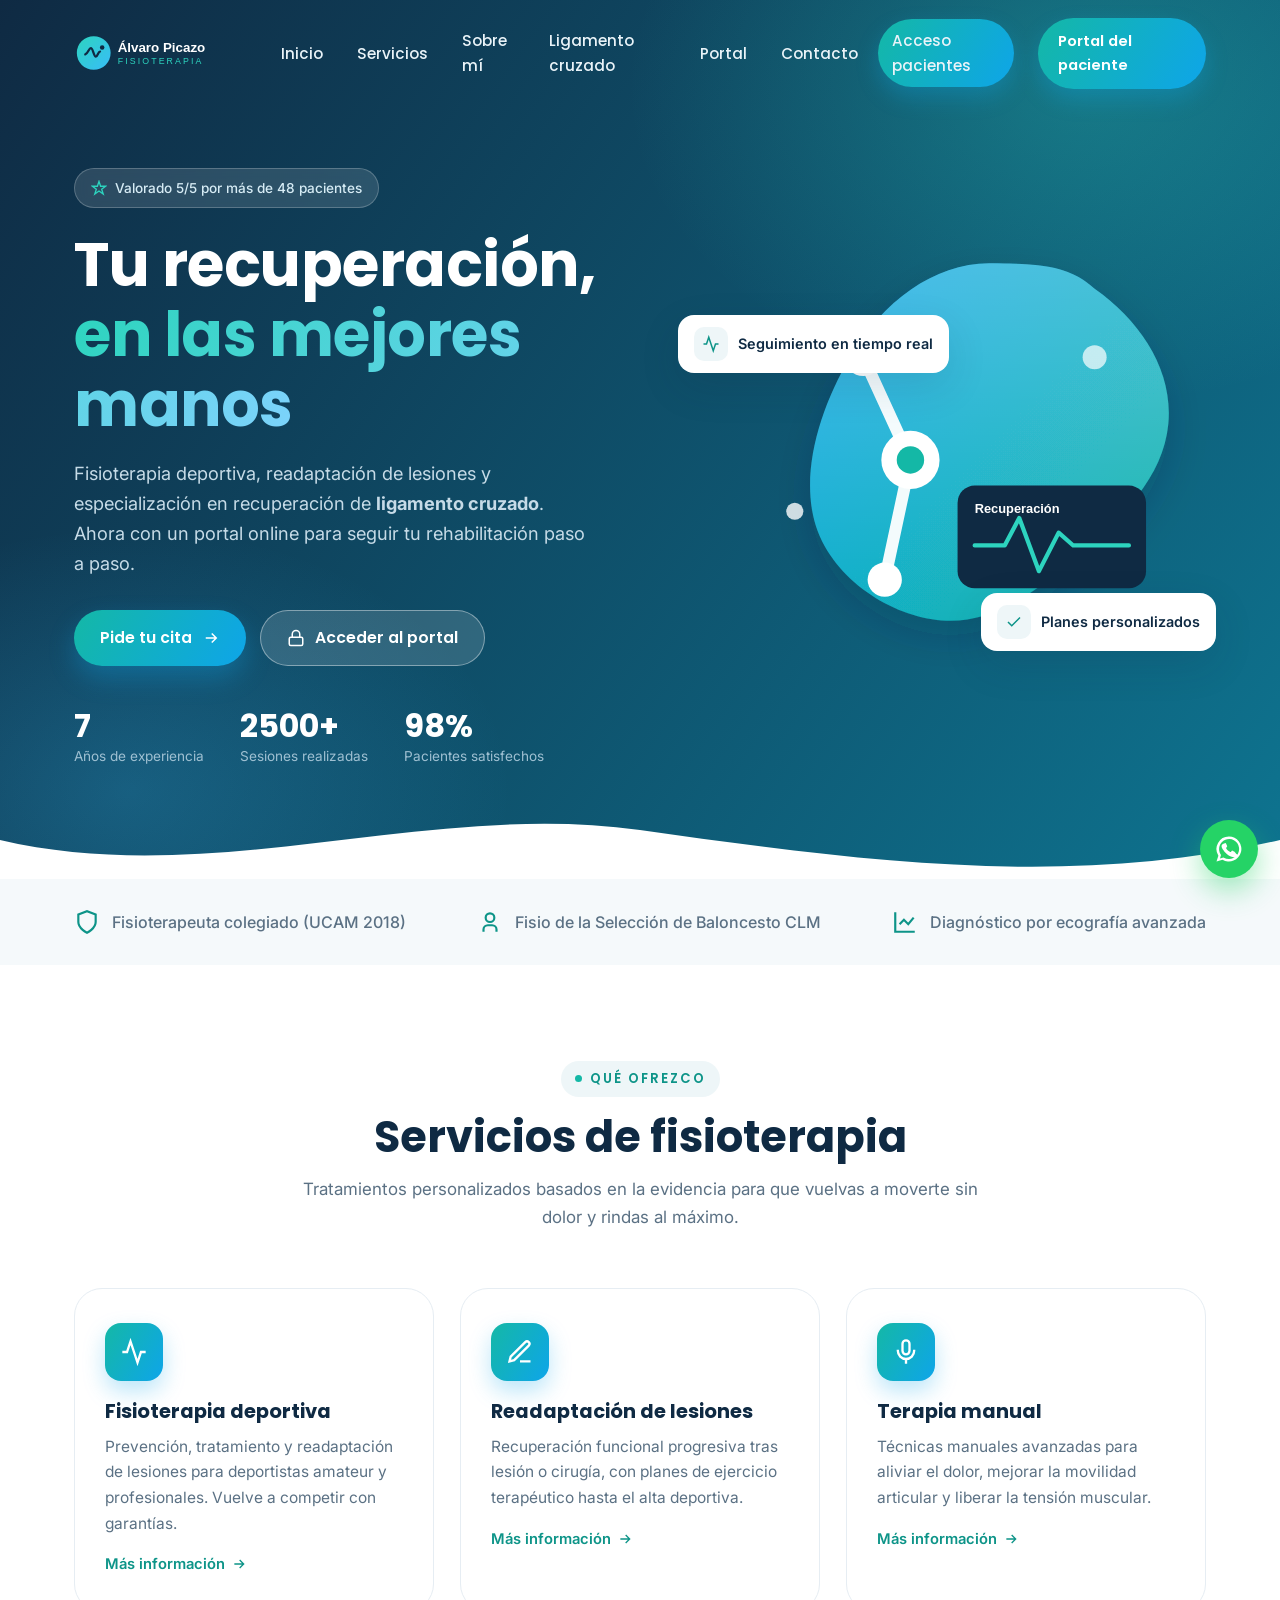
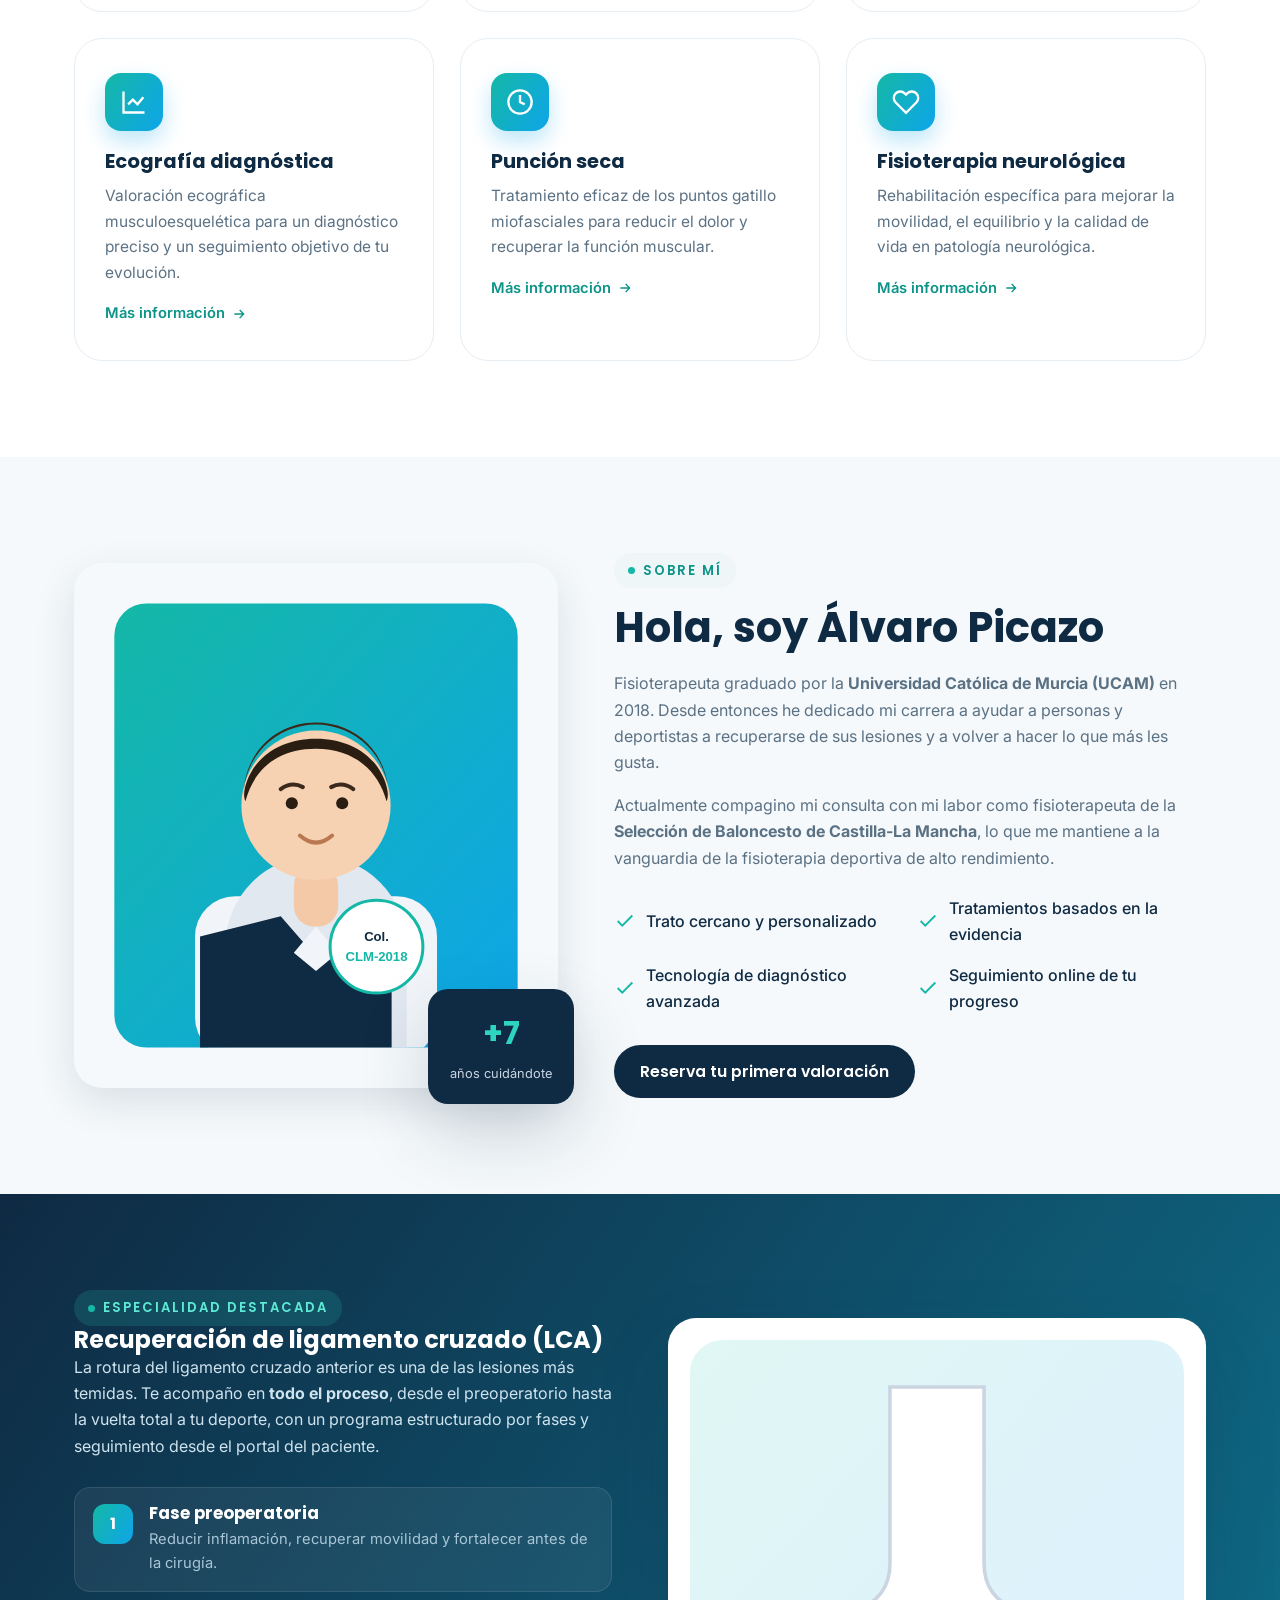
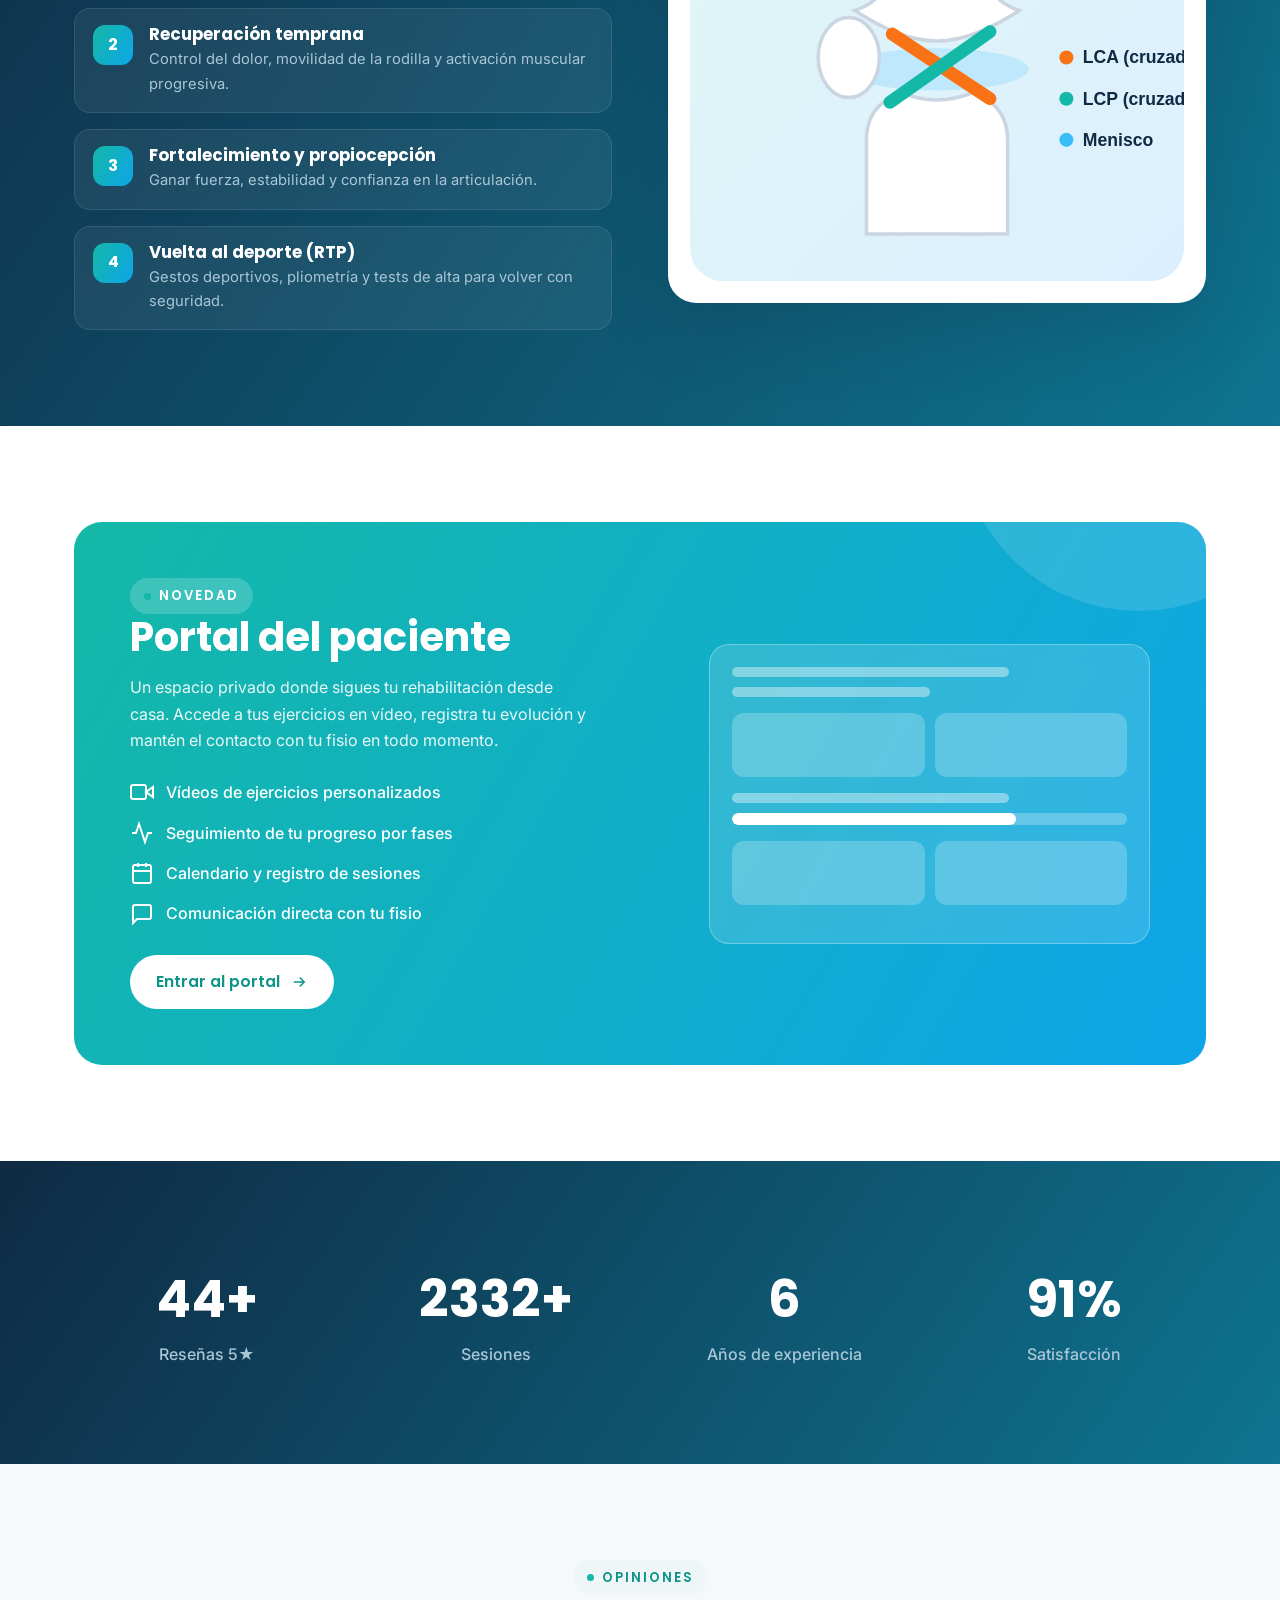
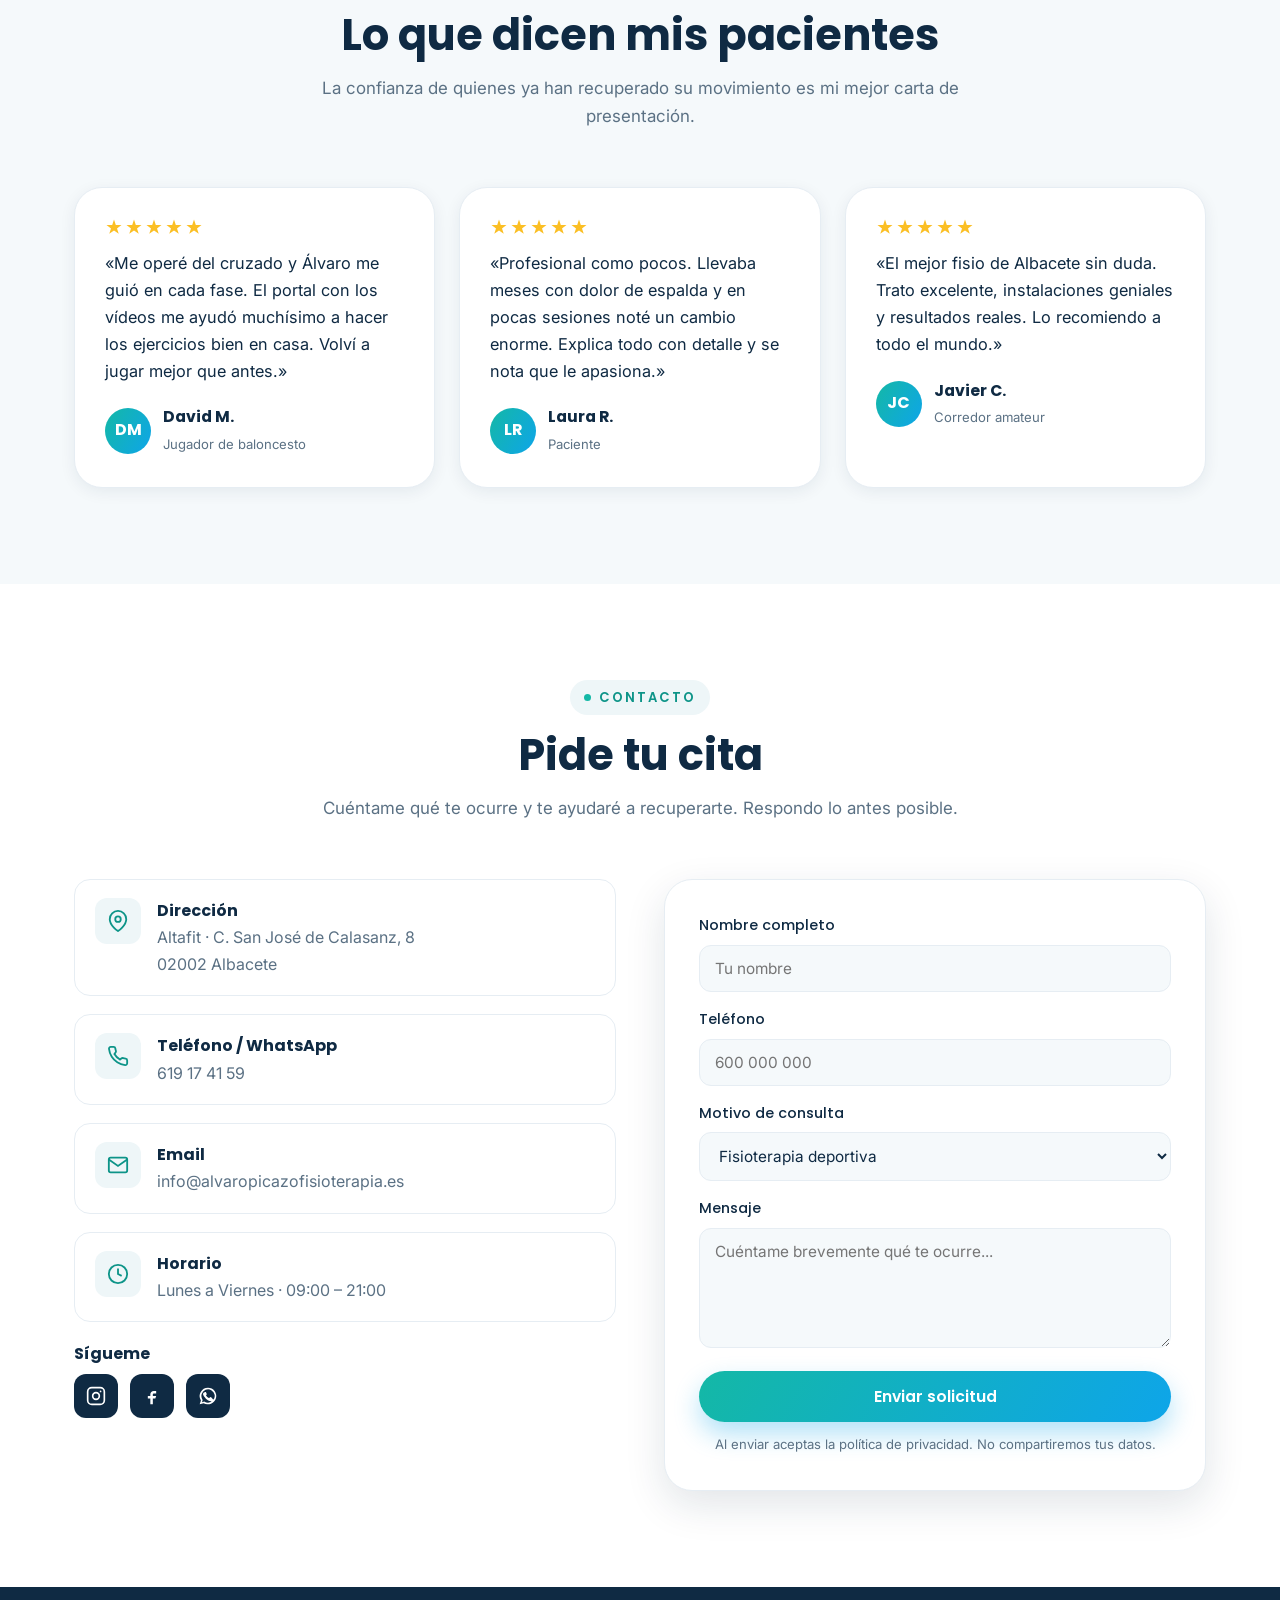
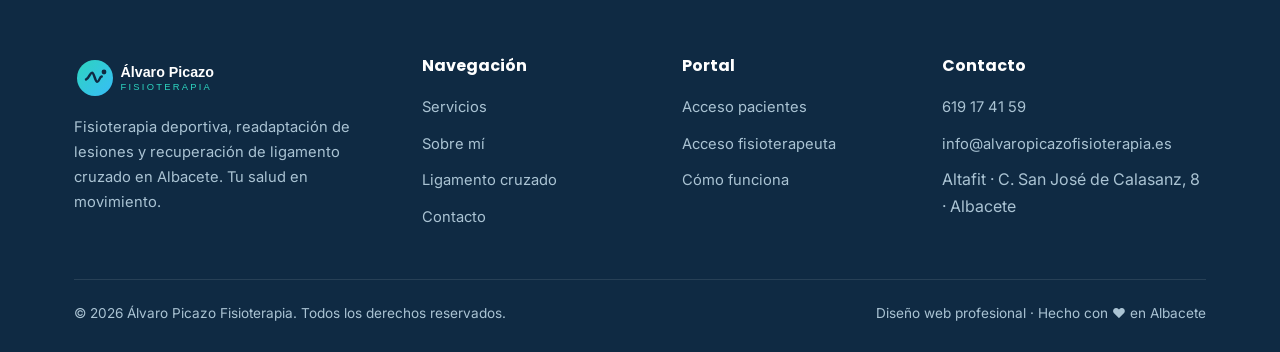
==== index.html @ 6f391c66 "Web profesional + Portal del paciente para Álvaro Picazo Fisioterapia - Landing moderna y responsive" ====
<!DOCTYPE html>
<html lang="es">
<head>
  <meta charset="UTF-8" />
  <meta name="viewport" content="width=device-width, initial-scale=1.0" />
  <title>Álvaro Picazo Fisioterapia | Fisioterapia deportiva y readaptación en Albacete</title>
  <meta name="description" content="Clínica de Álvaro Picazo en Albacete: fisioterapia deportiva, readaptación de lesiones, traumatología y ecografía. Especialistas en recuperación de ligamento cruzado. Portal del paciente online." />
  <meta name="keywords" content="fisioterapia Albacete, ligamento cruzado, readaptación deportiva, fisioterapeuta Albacete, Álvaro Picazo, recuperación LCA, fisioterapia deportiva, ecografía, rehabilitación rodilla" />
  <meta name="author" content="Álvaro Picazo Fisioterapia" />
  <meta name="robots" content="index, follow" />
  <link rel="canonical" href="https://alvaropicazofisioterapia.es/" />

  <!-- Open Graph -->
  <meta property="og:type" content="website" />
  <meta property="og:locale" content="es_ES" />
  <meta property="og:title" content="Álvaro Picazo Fisioterapia | Deportiva y readaptación en Albacete" />
  <meta property="og:description" content="Fisioterapia deportiva, readaptación de lesiones y recuperación de ligamento cruzado. Portal del paciente online." />
  <meta property="og:url" content="https://alvaropicazofisioterapia.es/" />
  <meta property="og:image" content="https://alvaropicazofisioterapia.es/img/og-image.svg" />
  <meta name="twitter:card" content="summary_large_image" />

  <link rel="icon" type="image/svg+xml" href="img/favicon.svg" />
  <link rel="apple-touch-icon" href="img/favicon.svg" />
  <meta name="theme-color" content="#0f2a43" />

  <!-- Fonts -->
  <link rel="preconnect" href="https://fonts.googleapis.com" />
  <link rel="preconnect" href="https://fonts.gstatic.com" crossorigin />
  <link href="https://fonts.googleapis.com/css2?family=Inter:wght@400;500;600&family=Poppins:wght@500;600;700;800&display=swap" rel="stylesheet" />

  <link rel="stylesheet" href="css/style.css" />

  <!-- Datos estructurados SEO (schema.org) -->
  <script type="application/ld+json">
  {
    "@context": "https://schema.org",
    "@type": "Physician",
    "name": "Álvaro Picazo Fisioterapia",
    "image": "https://alvaropicazofisioterapia.es/img/og-image.svg",
    "url": "https://alvaropicazofisioterapia.es/",
    "telephone": "+34619174159",
    "medicalSpecialty": "Physiotherapy",
    "priceRange": "€€",
    "address": {
      "@type": "PostalAddress",
      "streetAddress": "C. San José de Calasanz, 8 (Altafit)",
      "addressLocality": "Albacete",
      "postalCode": "02002",
      "addressCountry": "ES"
    },
    "aggregateRating": {
      "@type": "AggregateRating",
      "ratingValue": "5",
      "reviewCount": "48"
    },
    "openingHoursSpecification": [
      { "@type": "OpeningHoursSpecification", "dayOfWeek": ["Monday","Tuesday","Wednesday","Thursday","Friday"], "opens": "09:00", "closes": "21:00" }
    ]
  }
  </script>
</head>
<body>
  <div class="scroll-progress" id="scrollProgress"></div>

  <!-- ============ HEADER ============ -->
  <header class="header" id="header">
    <div class="container nav">
      <a href="#inicio" class="brand" aria-label="Inicio">
        <img class="logo-on-dark" src="img/logo-light.svg" alt="Álvaro Picazo Fisioterapia" />
        <img class="logo-on-light" src="img/logo.svg" alt="Álvaro Picazo Fisioterapia" />
      </a>
      <nav class="menu" id="menu">
        <a href="#inicio">Inicio</a>
        <a href="#servicios">Servicios</a>
        <a href="#sobre-mi">Sobre mí</a>
        <a href="#ligamento">Ligamento cruzado</a>
        <a href="#portal">Portal</a>
        <a href="#contacto">Contacto</a>
        <a href="portal.html" class="nav-cta nav-cta-mobile">Acceso pacientes</a>
      </nav>
      <div class="nav-actions">
        <a href="portal.html" class="nav-cta">Portal del paciente</a>
        <button class="burger" id="burger" aria-label="Menú" aria-expanded="false">
          <span></span><span></span><span></span>
        </button>
      </div>
    </div>
  </header>

  <!-- ============ HERO ============ -->
  <section class="hero" id="inicio">
    <div class="container hero-grid">
      <div class="hero-text reveal in">
        <span class="hero-badge">
          <svg viewBox="0 0 24 24" fill="none" stroke="#2dd4bf" stroke-width="2" width="16" height="16"><path d="M12 2l2.4 7.4H22l-6 4.5 2.3 7.1L12 16.5 5.7 21l2.3-7.1-6-4.5h7.6z"/></svg>
          Valorado 5/5 por más de 48 pacientes
        </span>
        <h1>Tu recuperación, <span class="grad-text">en las mejores manos</span></h1>
        <p class="lead">Fisioterapia deportiva, readaptación de lesiones y especialización en recuperación de <strong>ligamento cruzado</strong>. Ahora con un portal online para seguir tu rehabilitación paso a paso.</p>
        <div class="hero-actions">
          <a href="#contacto" class="btn btn--primary">
            Pide tu cita
            <svg viewBox="0 0 24 24" fill="none" stroke="currentColor" stroke-width="2"><path d="M5 12h14M13 6l6 6-6 6"/></svg>
          </a>
          <a href="portal.html" class="btn btn--ghost">
            <svg viewBox="0 0 24 24" fill="none" stroke="currentColor" stroke-width="2"><rect x="3" y="11" width="18" height="11" rx="2"/><path d="M7 11V7a5 5 0 0110 0v4"/></svg>
            Acceder al portal
          </a>
        </div>
        <div class="hero-stats">
          <div class="stat"><strong data-count="7">0</strong><span>Años de experiencia</span></div>
          <div class="stat"><strong data-count="2500" data-suffix="+">0</strong><span>Sesiones realizadas</span></div>
          <div class="stat"><strong data-count="98" data-suffix="%">0</strong><span>Pacientes satisfechos</span></div>
        </div>
      </div>
      <div class="hero-visual reveal in">
        <img src="img/hero.svg" alt="Fisioterapia y readaptación deportiva" />
        <div class="hero-chip hero-chip--1">
          <i><svg viewBox="0 0 24 24" fill="none" stroke="currentColor" stroke-width="2"><path d="M22 12h-4l-3 9L9 3l-3 9H2"/></svg></i>
          Seguimiento en tiempo real
        </div>
        <div class="hero-chip hero-chip--2">
          <i><svg viewBox="0 0 24 24" fill="none" stroke="currentColor" stroke-width="2"><path d="M20 6L9 17l-5-5"/></svg></i>
          Planes personalizados
        </div>
      </div>
    </div>
    <div class="hero-wave" aria-hidden="true">
      <svg viewBox="0 0 1440 80" preserveAspectRatio="none"><path fill="#ffffff" d="M0,40 C240,90 480,0 720,30 C960,60 1200,90 1440,40 L1440,80 L0,80 Z"/></svg>
    </div>
  </section>

  <!-- ============ TRUST STRIP ============ -->
  <div class="trust">
    <div class="container trust-inner">
      <div class="trust-item reveal" data-delay="1">
        <svg viewBox="0 0 24 24" fill="none" stroke="currentColor" stroke-width="2"><path d="M12 22s8-4 8-10V5l-8-3-8 3v7c0 6 8 10 8 10z"/></svg>
        Fisioterapeuta colegiado (UCAM 2018)
      </div>
      <div class="trust-item reveal" data-delay="2">
        <svg viewBox="0 0 24 24" fill="none" stroke="currentColor" stroke-width="2"><circle cx="12" cy="8" r="4"/><path d="M6 21v-2a4 4 0 014-4h4a4 4 0 014 4v2"/></svg>
        Fisio de la Selección de Baloncesto CLM
      </div>
      <div class="trust-item reveal" data-delay="3">
        <svg viewBox="0 0 24 24" fill="none" stroke="currentColor" stroke-width="2"><path d="M3 3v18h18"/><path d="M7 14l4-4 4 4 5-6"/></svg>
        Diagnóstico por ecografía avanzada
      </div>
    </div>
  </div>

  <!-- ============ SERVICIOS ============ -->
  <section class="section" id="servicios">
    <div class="container">
      <div class="section-head reveal">
        <span class="eyebrow">Qué ofrezco</span>
        <h2>Servicios de fisioterapia</h2>
        <p>Tratamientos personalizados basados en la evidencia para que vuelvas a moverte sin dolor y rindas al máximo.</p>
      </div>
      <div class="cards">
        <article class="card reveal" data-delay="1">
          <div class="card-icon"><svg viewBox="0 0 24 24" fill="none" stroke="currentColor" stroke-width="2"><path d="M22 12h-4l-3 9L9 3l-3 9H2"/></svg></div>
          <h3>Fisioterapia deportiva</h3>
          <p>Prevención, tratamiento y readaptación de lesiones para deportistas amateur y profesionales. Vuelve a competir con garantías.</p>
          <a class="card-link" href="#contacto">Más información <svg viewBox="0 0 24 24" fill="none" stroke="currentColor" stroke-width="2"><path d="M5 12h14M13 6l6 6-6 6"/></svg></a>
        </article>
        <article class="card reveal" data-delay="2">
          <div class="card-icon"><svg viewBox="0 0 24 24" fill="none" stroke="currentColor" stroke-width="2"><path d="M12 20h9"/><path d="M16.5 3.5a2.1 2.1 0 013 3L7 19l-4 1 1-4z"/></svg></div>
          <h3>Readaptación de lesiones</h3>
          <p>Recuperación funcional progresiva tras lesión o cirugía, con planes de ejercicio terapéutico hasta el alta deportiva.</p>
          <a class="card-link" href="#ligamento">Más información <svg viewBox="0 0 24 24" fill="none" stroke="currentColor" stroke-width="2"><path d="M5 12h14M13 6l6 6-6 6"/></svg></a>
        </article>
        <article class="card reveal" data-delay="3">
          <div class="card-icon"><svg viewBox="0 0 24 24" fill="none" stroke="currentColor" stroke-width="2"><path d="M12 2a3 3 0 00-3 3v6a3 3 0 006 0V5a3 3 0 00-3-3z"/><path d="M19 10v1a7 7 0 01-14 0v-1M12 18v4"/></svg></div>
          <h3>Terapia manual</h3>
          <p>Técnicas manuales avanzadas para aliviar el dolor, mejorar la movilidad articular y liberar la tensión muscular.</p>
          <a class="card-link" href="#contacto">Más información <svg viewBox="0 0 24 24" fill="none" stroke="currentColor" stroke-width="2"><path d="M5 12h14M13 6l6 6-6 6"/></svg></a>
        </article>
        <article class="card reveal" data-delay="1">
          <div class="card-icon"><svg viewBox="0 0 24 24" fill="none" stroke="currentColor" stroke-width="2"><path d="M3 3v18h18"/><path d="M7 14l4-4 4 4 5-6"/></svg></div>
          <h3>Ecografía diagnóstica</h3>
          <p>Valoración ecográfica musculoesquelética para un diagnóstico preciso y un seguimiento objetivo de tu evolución.</p>
          <a class="card-link" href="#contacto">Más información <svg viewBox="0 0 24 24" fill="none" stroke="currentColor" stroke-width="2"><path d="M5 12h14M13 6l6 6-6 6"/></svg></a>
        </article>
        <article class="card reveal" data-delay="2">
          <div class="card-icon"><svg viewBox="0 0 24 24" fill="none" stroke="currentColor" stroke-width="2"><circle cx="12" cy="12" r="10"/><path d="M12 6v6l4 2"/></svg></div>
          <h3>Punción seca</h3>
          <p>Tratamiento eficaz de los puntos gatillo miofasciales para reducir el dolor y recuperar la función muscular.</p>
          <a class="card-link" href="#contacto">Más información <svg viewBox="0 0 24 24" fill="none" stroke="currentColor" stroke-width="2"><path d="M5 12h14M13 6l6 6-6 6"/></svg></a>
        </article>
        <article class="card reveal" data-delay="3">
          <div class="card-icon"><svg viewBox="0 0 24 24" fill="none" stroke="currentColor" stroke-width="2"><path d="M20.84 4.61a5.5 5.5 0 00-7.78 0L12 5.67l-1.06-1.06a5.5 5.5 0 00-7.78 7.78L12 21.23l8.84-8.84a5.5 5.5 0 000-7.78z"/></svg></div>
          <h3>Fisioterapia neurológica</h3>
          <p>Rehabilitación específica para mejorar la movilidad, el equilibrio y la calidad de vida en patología neurológica.</p>
          <a class="card-link" href="#contacto">Más información <svg viewBox="0 0 24 24" fill="none" stroke="currentColor" stroke-width="2"><path d="M5 12h14M13 6l6 6-6 6"/></svg></a>
        </article>
      </div>
    </div>
  </section>

  <!-- ============ SOBRE MÍ ============ -->
  <section class="section section--soft" id="sobre-mi">
    <div class="container about-grid">
      <div class="about-visual reveal">
        <img src="img/portrait.svg" alt="Álvaro Picazo, fisioterapeuta colegiado" />
        <div class="about-exp"><strong>+7</strong><span>años cuidándote</span></div>
      </div>
      <div class="about-content reveal" data-delay="1">
        <span class="eyebrow">Sobre mí</span>
        <h2>Hola, soy Álvaro Picazo</h2>
        <p>Fisioterapeuta graduado por la <strong>Universidad Católica de Murcia (UCAM)</strong> en 2018. Desde entonces he dedicado mi carrera a ayudar a personas y deportistas a recuperarse de sus lesiones y a volver a hacer lo que más les gusta.</p>
        <p>Actualmente compagino mi consulta con mi labor como fisioterapeuta de la <strong>Selección de Baloncesto de Castilla-La Mancha</strong>, lo que me mantiene a la vanguardia de la fisioterapia deportiva de alto rendimiento.</p>
        <ul class="about-list">
          <li><svg viewBox="0 0 24 24" fill="none" stroke="currentColor" stroke-width="2"><path d="M20 6L9 17l-5-5"/></svg> Trato cercano y personalizado</li>
          <li><svg viewBox="0 0 24 24" fill="none" stroke="currentColor" stroke-width="2"><path d="M20 6L9 17l-5-5"/></svg> Tratamientos basados en la evidencia</li>
          <li><svg viewBox="0 0 24 24" fill="none" stroke="currentColor" stroke-width="2"><path d="M20 6L9 17l-5-5"/></svg> Tecnología de diagnóstico avanzada</li>
          <li><svg viewBox="0 0 24 24" fill="none" stroke="currentColor" stroke-width="2"><path d="M20 6L9 17l-5-5"/></svg> Seguimiento online de tu progreso</li>
        </ul>
        <a href="#contacto" class="btn btn--dark">Reserva tu primera valoración</a>
      </div>
    </div>
  </section>

  <!-- ============ LIGAMENTO CRUZADO ============ -->
  <section class="section section--dark" id="ligamento">
    <div class="container acl-grid">
      <div class="acl-content reveal">
        <span class="eyebrow">Especialidad destacada</span>
        <h2>Recuperación de ligamento cruzado (LCA)</h2>
        <p>La rotura del ligamento cruzado anterior es una de las lesiones más temidas. Te acompaño en <strong>todo el proceso</strong>, desde el preoperatorio hasta la vuelta total a tu deporte, con un programa estructurado por fases y seguimiento desde el portal del paciente.</p>
        <div class="acl-steps">
          <div class="acl-step reveal" data-delay="1">
            <div class="num">1</div>
            <div><h4>Fase preoperatoria</h4><p>Reducir inflamación, recuperar movilidad y fortalecer antes de la cirugía.</p></div>
          </div>
          <div class="acl-step reveal" data-delay="2">
            <div class="num">2</div>
            <div><h4>Recuperación temprana</h4><p>Control del dolor, movilidad de la rodilla y activación muscular progresiva.</p></div>
          </div>
          <div class="acl-step reveal" data-delay="3">
            <div class="num">3</div>
            <div><h4>Fortalecimiento y propiocepción</h4><p>Ganar fuerza, estabilidad y confianza en la articulación.</p></div>
          </div>
          <div class="acl-step reveal" data-delay="4">
            <div class="num">4</div>
            <div><h4>Vuelta al deporte (RTP)</h4><p>Gestos deportivos, pliometría y tests de alta para volver con seguridad.</p></div>
          </div>
        </div>
      </div>
      <div class="acl-visual reveal" data-delay="1">
        <img src="img/knee.svg" alt="Anatomía de la rodilla y ligamento cruzado anterior" />
      </div>
    </div>
  </section>

  <!-- ============ PORTAL PROMO ============ -->
  <section class="section" id="portal">
    <div class="container">
      <div class="portal-promo reveal">
        <div>
          <span class="eyebrow" style="background:rgba(255,255,255,.18);color:#fff;">Novedad</span>
          <h2>Portal del paciente</h2>
          <p>Un espacio privado donde sigues tu rehabilitación desde casa. Accede a tus ejercicios en vídeo, registra tu evolución y mantén el contacto con tu fisio en todo momento.</p>
          <ul class="portal-features">
            <li><svg viewBox="0 0 24 24" fill="none" stroke="#fff" stroke-width="2"><path d="M23 7l-7 5 7 5V7z"/><rect x="1" y="5" width="15" height="14" rx="2"/></svg> Vídeos de ejercicios personalizados</li>
            <li><svg viewBox="0 0 24 24" fill="none" stroke="#fff" stroke-width="2"><path d="M22 12h-4l-3 9L9 3l-3 9H2"/></svg> Seguimiento de tu progreso por fases</li>
            <li><svg viewBox="0 0 24 24" fill="none" stroke="#fff" stroke-width="2"><rect x="3" y="4" width="18" height="18" rx="2"/><path d="M16 2v4M8 2v4M3 10h18"/></svg> Calendario y registro de sesiones</li>
            <li><svg viewBox="0 0 24 24" fill="none" stroke="#fff" stroke-width="2"><path d="M21 15a2 2 0 01-2 2H7l-4 4V5a2 2 0 012-2h14a2 2 0 012 2z"/></svg> Comunicación directa con tu fisio</li>
          </ul>
          <a href="portal.html" class="btn" style="background:#fff;color:var(--teal-600);margin-top:28px;">
            Entrar al portal
            <svg viewBox="0 0 24 24" fill="none" stroke="currentColor" stroke-width="2"><path d="M5 12h14M13 6l6 6-6 6"/></svg>
          </a>
        </div>
        <div class="portal-mock reveal" data-delay="2" aria-hidden="true">
          <div class="pm-bar w70"></div>
          <div class="pm-bar w50"></div>
          <div class="pm-row"><div class="pm-card"></div><div class="pm-card"></div></div>
          <div class="pm-bar w70"></div>
          <div class="pm-prog"><span></span></div>
          <div class="pm-row"><div class="pm-card"></div><div class="pm-card"></div></div>
        </div>
      </div>
    </div>
  </section>

  <!-- ============ STATS BAND ============ -->
  <section class="section section--dark">
    <div class="container">
      <div class="statband">
        <div class="s reveal" data-delay="1"><strong data-count="48" data-suffix="+">0</strong><span>Reseñas 5★</span></div>
        <div class="s reveal" data-delay="2"><strong data-count="2500" data-suffix="+">0</strong><span>Sesiones</span></div>
        <div class="s reveal" data-delay="3"><strong data-count="7">0</strong><span>Años de experiencia</span></div>
        <div class="s reveal" data-delay="4"><strong data-count="98" data-suffix="%">0</strong><span>Satisfacción</span></div>
      </div>
    </div>
  </section>

  <!-- ============ TESTIMONIOS ============ -->
  <section class="section section--soft">
    <div class="container">
      <div class="section-head reveal">
        <span class="eyebrow">Opiniones</span>
        <h2>Lo que dicen mis pacientes</h2>
        <p>La confianza de quienes ya han recuperado su movimiento es mi mejor carta de presentación.</p>
      </div>
      <div class="quotes">
        <article class="quote reveal" data-delay="1">
          <div class="stars" aria-label="5 estrellas">
            <svg viewBox="0 0 24 24" fill="currentColor"><path d="M12 2l2.4 7.4H22l-6 4.5 2.3 7.1L12 16.5 5.7 21l2.3-7.1-6-4.5h7.6z"/></svg>
            <svg viewBox="0 0 24 24" fill="currentColor"><path d="M12 2l2.4 7.4H22l-6 4.5 2.3 7.1L12 16.5 5.7 21l2.3-7.1-6-4.5h7.6z"/></svg>
            <svg viewBox="0 0 24 24" fill="currentColor"><path d="M12 2l2.4 7.4H22l-6 4.5 2.3 7.1L12 16.5 5.7 21l2.3-7.1-6-4.5h7.6z"/></svg>
            <svg viewBox="0 0 24 24" fill="currentColor"><path d="M12 2l2.4 7.4H22l-6 4.5 2.3 7.1L12 16.5 5.7 21l2.3-7.1-6-4.5h7.6z"/></svg>
            <svg viewBox="0 0 24 24" fill="currentColor"><path d="M12 2l2.4 7.4H22l-6 4.5 2.3 7.1L12 16.5 5.7 21l2.3-7.1-6-4.5h7.6z"/></svg>
          </div>
          <p>«Me operé del cruzado y Álvaro me guió en cada fase. El portal con los vídeos me ayudó muchísimo a hacer los ejercicios bien en casa. Volví a jugar mejor que antes.»</p>
          <div class="who"><div class="avatar">DM</div><div><strong>David M.</strong><span>Jugador de baloncesto</span></div></div>
        </article>
        <article class="quote reveal" data-delay="2">
          <div class="stars" aria-label="5 estrellas">
            <svg viewBox="0 0 24 24" fill="currentColor"><path d="M12 2l2.4 7.4H22l-6 4.5 2.3 7.1L12 16.5 5.7 21l2.3-7.1-6-4.5h7.6z"/></svg>
            <svg viewBox="0 0 24 24" fill="currentColor"><path d="M12 2l2.4 7.4H22l-6 4.5 2.3 7.1L12 16.5 5.7 21l2.3-7.1-6-4.5h7.6z"/></svg>
            <svg viewBox="0 0 24 24" fill="currentColor"><path d="M12 2l2.4 7.4H22l-6 4.5 2.3 7.1L12 16.5 5.7 21l2.3-7.1-6-4.5h7.6z"/></svg>
            <svg viewBox="0 0 24 24" fill="currentColor"><path d="M12 2l2.4 7.4H22l-6 4.5 2.3 7.1L12 16.5 5.7 21l2.3-7.1-6-4.5h7.6z"/></svg>
            <svg viewBox="0 0 24 24" fill="currentColor"><path d="M12 2l2.4 7.4H22l-6 4.5 2.3 7.1L12 16.5 5.7 21l2.3-7.1-6-4.5h7.6z"/></svg>
          </div>
          <p>«Profesional como pocos. Llevaba meses con dolor de espalda y en pocas sesiones noté un cambio enorme. Explica todo con detalle y se nota que le apasiona.»</p>
          <div class="who"><div class="avatar">LR</div><div><strong>Laura R.</strong><span>Paciente</span></div></div>
        </article>
        <article class="quote reveal" data-delay="3">
          <div class="stars" aria-label="5 estrellas">
            <svg viewBox="0 0 24 24" fill="currentColor"><path d="M12 2l2.4 7.4H22l-6 4.5 2.3 7.1L12 16.5 5.7 21l2.3-7.1-6-4.5h7.6z"/></svg>
            <svg viewBox="0 0 24 24" fill="currentColor"><path d="M12 2l2.4 7.4H22l-6 4.5 2.3 7.1L12 16.5 5.7 21l2.3-7.1-6-4.5h7.6z"/></svg>
            <svg viewBox="0 0 24 24" fill="currentColor"><path d="M12 2l2.4 7.4H22l-6 4.5 2.3 7.1L12 16.5 5.7 21l2.3-7.1-6-4.5h7.6z"/></svg>
            <svg viewBox="0 0 24 24" fill="currentColor"><path d="M12 2l2.4 7.4H22l-6 4.5 2.3 7.1L12 16.5 5.7 21l2.3-7.1-6-4.5h7.6z"/></svg>
            <svg viewBox="0 0 24 24" fill="currentColor"><path d="M12 2l2.4 7.4H22l-6 4.5 2.3 7.1L12 16.5 5.7 21l2.3-7.1-6-4.5h7.6z"/></svg>
          </div>
          <p>«El mejor fisio de Albacete sin duda. Trato excelente, instalaciones geniales y resultados reales. Lo recomiendo a todo el mundo.»</p>
          <div class="who"><div class="avatar">JC</div><div><strong>Javier C.</strong><span>Corredor amateur</span></div></div>
        </article>
      </div>
    </div>
  </section>

  <!-- ============ CONTACTO ============ -->
  <section class="section" id="contacto">
    <div class="container">
      <div class="section-head reveal">
        <span class="eyebrow">Contacto</span>
        <h2>Pide tu cita</h2>
        <p>Cuéntame qué te ocurre y te ayudaré a recuperarte. Respondo lo antes posible.</p>
      </div>
      <div class="contact-grid">
        <div class="contact-info reveal">
          <div class="ci-item">
            <div class="ci-ic"><svg viewBox="0 0 24 24" fill="none" stroke="currentColor" stroke-width="2"><path d="M21 10c0 7-9 13-9 13s-9-6-9-13a9 9 0 0118 0z"/><circle cx="12" cy="10" r="3"/></svg></div>
            <div><strong>Dirección</strong><span>Altafit · C. San José de Calasanz, 8<br/>02002 Albacete</span></div>
          </div>
          <div class="ci-item">
            <div class="ci-ic"><svg viewBox="0 0 24 24" fill="none" stroke="currentColor" stroke-width="2"><path d="M22 16.9v3a2 2 0 01-2.2 2 19.8 19.8 0 01-8.6-3 19.5 19.5 0 01-6-6 19.8 19.8 0 01-3-8.6A2 2 0 014.1 2h3a2 2 0 012 1.7c.1.9.3 1.8.6 2.6a2 2 0 01-.5 2.1L8.1 9.9a16 16 0 006 6l1.5-1.1a2 2 0 012.1-.5c.8.3 1.7.5 2.6.6a2 2 0 011.7 2z"/></svg></div>
            <div><strong>Teléfono / WhatsApp</strong><a href="tel:+34619174159">619 17 41 59</a></div>
          </div>
          <div class="ci-item">
            <div class="ci-ic"><svg viewBox="0 0 24 24" fill="none" stroke="currentColor" stroke-width="2"><rect x="2" y="4" width="20" height="16" rx="2"/><path d="M22 6l-10 7L2 6"/></svg></div>
            <div><strong>Email</strong><a href="mailto:info@alvaropicazofisioterapia.es">info@alvaropicazofisioterapia.es</a></div>
          </div>
          <div class="ci-item">
            <div class="ci-ic"><svg viewBox="0 0 24 24" fill="none" stroke="currentColor" stroke-width="2"><circle cx="12" cy="12" r="10"/><path d="M12 6v6l4 2"/></svg></div>
            <div><strong>Horario</strong><span>Lunes a Viernes · 09:00 – 21:00</span></div>
          </div>
          <div>
            <strong style="font-family:'Poppins',sans-serif;">Sígueme</strong>
            <div class="socials">
              <a href="https://www.instagram.com/alvaropicazofisioterapia/" target="_blank" rel="noopener" aria-label="Instagram"><svg viewBox="0 0 24 24" fill="none" stroke="currentColor" stroke-width="2"><rect x="2" y="2" width="20" height="20" rx="5"/><circle cx="12" cy="12" r="4"/><circle cx="17.5" cy="6.5" r="1" fill="currentColor" stroke="none"/></svg></a>
              <a href="https://www.facebook.com/alvaropicazofisioterapia/" target="_blank" rel="noopener" aria-label="Facebook"><svg viewBox="0 0 24 24" fill="currentColor"><path d="M14 9h3V6h-3c-2.2 0-4 1.8-4 4v2H7v3h3v7h3v-7h3l1-3h-4v-2c0-.6.4-1 1-1z"/></svg></a>
              <a href="https://wa.me/34619174159" target="_blank" rel="noopener" aria-label="WhatsApp"><svg viewBox="0 0 24 24" fill="currentColor"><path d="M12 2a10 10 0 00-8.5 15.3L2 22l4.8-1.4A10 10 0 1012 2zm0 18a8 8 0 01-4.1-1.1l-.3-.2-2.8.8.8-2.8-.2-.3A8 8 0 1112 20zm4.4-5.9c-.2-.1-1.4-.7-1.6-.8s-.4-.1-.5.1-.6.8-.8.9-.3.2-.5 0a6.6 6.6 0 01-1.9-1.2 7.3 7.3 0 01-1.4-1.7c-.1-.3 0-.4.1-.5l.4-.5.3-.5v-.4l-.8-1.8c-.2-.5-.4-.4-.5-.4h-.5a1 1 0 00-.7.3A2.8 2.8 0 006 9.3c0 1.6 1.2 3.2 1.4 3.4s2.3 3.6 5.6 5c.8.3 1.4.5 1.9.7.8.2 1.5.2 2 .1.6-.1 1.4-.6 1.6-1.1.2-.6.2-1 .1-1.1l-.7-.4z"/></svg></a>
            </div>
          </div>
        </div>

        <form class="contact-form reveal" data-delay="1" id="contactForm" novalidate>
          <div class="form-success" id="formSuccess">¡Gracias! Tu mensaje se ha enviado correctamente. Te contactaré muy pronto.</div>
          <div class="field">
            <label for="nombre">Nombre completo</label>
            <input type="text" id="nombre" name="nombre" placeholder="Tu nombre" required />
          </div>
          <div class="field">
            <label for="telefono">Teléfono</label>
            <input type="tel" id="telefono" name="telefono" placeholder="600 000 000" required />
          </div>
          <div class="field">
            <label for="motivo">Motivo de consulta</label>
            <select id="motivo" name="motivo">
              <option>Fisioterapia deportiva</option>
              <option>Recuperación de ligamento cruzado</option>
              <option>Lesión / dolor general</option>
              <option>Ecografía diagnóstica</option>
              <option>Otro</option>
            </select>
          </div>
          <div class="field">
            <label for="mensaje">Mensaje</label>
            <textarea id="mensaje" name="mensaje" placeholder="Cuéntame brevemente qué te ocurre..."></textarea>
          </div>
          <button type="submit" class="btn btn--primary btn--block">Enviar solicitud</button>
          <p class="form-note">Al enviar aceptas la política de privacidad. No compartiremos tus datos.</p>
        </form>
      </div>
    </div>
  </section>

  <!-- ============ FOOTER ============ -->
  <footer class="footer">
    <div class="container">
      <div class="footer-grid">
        <div>
          <div class="brand"><img src="img/logo-light.svg" alt="Álvaro Picazo Fisioterapia" /></div>
          <p>Fisioterapia deportiva, readaptación de lesiones y recuperación de ligamento cruzado en Albacete. Tu salud en movimiento.</p>
        </div>
        <div>
          <h4>Navegación</h4>
          <ul>
            <li><a href="#servicios">Servicios</a></li>
            <li><a href="#sobre-mi">Sobre mí</a></li>
            <li><a href="#ligamento">Ligamento cruzado</a></li>
            <li><a href="#contacto">Contacto</a></li>
          </ul>
        </div>
        <div>
          <h4>Portal</h4>
          <ul>
            <li><a href="portal.html">Acceso pacientes</a></li>
            <li><a href="portal.html">Acceso fisioterapeuta</a></li>
            <li><a href="#portal">Cómo funciona</a></li>
          </ul>
        </div>
        <div>
          <h4>Contacto</h4>
          <ul>
            <li><a href="tel:+34619174159">619 17 41 59</a></li>
            <li><a href="mailto:info@alvaropicazofisioterapia.es">info@alvaropicazofisioterapia.es</a></li>
            <li><span>Altafit · C. San José de Calasanz, 8 · Albacete</span></li>
          </ul>
        </div>
      </div>
      <div class="footer-bottom">
        <span>© <span id="year"></span> Álvaro Picazo Fisioterapia. Todos los derechos reservados.</span>
        <span>Diseño web profesional · Hecho con ❤️ en Albacete</span>
      </div>
    </div>
  </footer>

  <a class="wa-float" href="https://wa.me/34619174159" target="_blank" rel="noopener" aria-label="Contactar por WhatsApp">
    <svg viewBox="0 0 24 24" fill="currentColor"><path d="M12 2a10 10 0 00-8.5 15.3L2 22l4.8-1.4A10 10 0 1012 2zm0 18a8 8 0 01-4.1-1.1l-.3-.2-2.8.8.8-2.8-.2-.3A8 8 0 1112 20zm4.4-5.9c-.2-.1-1.4-.7-1.6-.8s-.4-.1-.5.1-.6.8-.8.9-.3.2-.5 0a6.6 6.6 0 01-1.9-1.2 7.3 7.3 0 01-1.4-1.7c-.1-.3 0-.4.1-.5l.4-.5.3-.5v-.4l-.8-1.8c-.2-.5-.4-.4-.5-.4h-.5a1 1 0 00-.7.3A2.8 2.8 0 006 9.3c0 1.6 1.2 3.2 1.4 3.4s2.3 3.6 5.6 5c.8.3 1.4.5 1.9.7.8.2 1.5.2 2 .1.6-.1 1.4-.6 1.6-1.1.2-.6.2-1 .1-1.1l-.7-.4z"/></svg>
  </a>

  <script src="js/main.js"></script>
</body>
</html>
---- css/style.css ----
/* ===========================================================
   Álvaro Picazo Fisioterapia — Hoja de estilos principal
   =========================================================== */

:root {
  --navy: #0f2a43;
  --navy-700: #163a5c;
  --teal: #14b8a6;
  --teal-600: #0d9488;
  --sky: #0ea5e9;
  --accent: #f97316;
  --ink: #0f2a43;
  --muted: #5b7184;
  --line: #e6edf3;
  --bg: #ffffff;
  --bg-soft: #f5f9fb;
  --bg-soft-2: #eef6f8;
  --white: #ffffff;
  --shadow-sm: 0 4px 16px rgba(15, 42, 67, .07);
  --shadow-md: 0 14px 40px rgba(15, 42, 67, .12);
  --shadow-lg: 0 30px 70px rgba(15, 42, 67, .18);
  --radius: 18px;
  --radius-lg: 28px;
  --grad: linear-gradient(120deg, var(--teal), var(--sky));
  --grad-dark: linear-gradient(125deg, #0f2a43, #0e7490);
  --container: 1180px;
  --ease: cubic-bezier(.22, 1, .36, 1);
}

* { margin: 0; padding: 0; box-sizing: border-box; }

html { scroll-behavior: smooth; -webkit-text-size-adjust: 100%; }

body {
  font-family: 'Inter', system-ui, -apple-system, Segoe UI, Roboto, Arial, sans-serif;
  color: var(--ink);
  background: var(--bg);
  line-height: 1.65;
  overflow-x: hidden;
}

h1, h2, h3, h4, .logo-text {
  font-family: 'Poppins', system-ui, sans-serif;
  line-height: 1.15;
  color: var(--navy);
  font-weight: 700;
}

a { color: inherit; text-decoration: none; }
img, svg { max-width: 100%; display: block; }
ul { list-style: none; }

.container {
  width: 100%;
  max-width: var(--container);
  margin: 0 auto;
  padding: 0 24px;
}

.eyebrow {
  display: inline-flex;
  align-items: center;
  gap: 8px;
  font-family: 'Poppins', sans-serif;
  font-weight: 600;
  font-size: .82rem;
  letter-spacing: 2px;
  text-transform: uppercase;
  color: var(--teal-600);
  background: var(--bg-soft-2);
  padding: 7px 14px;
  border-radius: 999px;
}
.eyebrow::before { content: ""; width: 7px; height: 7px; border-radius: 50%; background: var(--teal); }

.section { padding: 96px 0; position: relative; }
.section--soft { background: var(--bg-soft); }
.section--dark { background: var(--grad-dark); color: #cfe3ee; }
.section--dark h2, .section--dark h3 { color: #fff; }

.section-head { max-width: 680px; margin: 0 auto 56px; text-align: center; }
.section-head h2 { font-size: clamp(1.9rem, 4vw, 2.7rem); margin: 16px 0 14px; }
.section-head p { color: var(--muted); font-size: 1.06rem; }
.section--dark .section-head p { color: #a9c6d6; }

/* ---------- Buttons ---------- */
.btn {
  display: inline-flex;
  align-items: center;
  justify-content: center;
  gap: 10px;
  font-family: 'Poppins', sans-serif;
  font-weight: 600;
  font-size: .98rem;
  padding: 14px 26px;
  border-radius: 999px;
  border: none;
  cursor: pointer;
  transition: transform .25s var(--ease), box-shadow .25s var(--ease), background .25s, color .25s;
  white-space: nowrap;
}
.btn svg { width: 18px; height: 18px; }
.btn--primary { background: var(--grad); color: #fff; box-shadow: 0 12px 26px rgba(14, 165, 233, .32); }
.btn--primary:hover { transform: translateY(-3px); box-shadow: 0 18px 34px rgba(14, 165, 233, .42); }
.btn--ghost { background: rgba(255, 255, 255, .14); color: #fff; border: 1.5px solid rgba(255, 255, 255, .4); }
.btn--ghost:hover { background: rgba(255, 255, 255, .24); transform: translateY(-3px); }
.btn--dark { background: var(--navy); color: #fff; }
.btn--dark:hover { background: var(--navy-700); transform: translateY(-3px); box-shadow: var(--shadow-md); }
.btn--outline { background: transparent; color: var(--navy); border: 1.5px solid var(--line); }
.btn--outline:hover { border-color: var(--teal); color: var(--teal-600); transform: translateY(-3px); }
.btn--block { width: 100%; }

/* ---------- Header / Nav ---------- */
.header {
  position: fixed;
  inset: 0 0 auto 0;
  z-index: 1000;
  padding: 18px 0;
  transition: background .35s, box-shadow .35s, padding .35s;
}
.header.scrolled {
  background: rgba(255, 255, 255, .92);
  backdrop-filter: saturate(180%) blur(14px);
  box-shadow: 0 6px 24px rgba(15, 42, 67, .08);
  padding: 10px 0;
}
.nav { display: flex; align-items: center; justify-content: space-between; gap: 24px; }
.brand { display: flex; align-items: center; }
.brand img { height: 44px; transition: height .35s; }
.header.scrolled .brand img { height: 40px; }

/* hero is dark, make logo readable before scroll */
.brand .logo-on-dark { display: block; }
.brand .logo-on-light { display: none; }
.header.scrolled .brand .logo-on-dark { display: none; }
.header.scrolled .brand .logo-on-light { display: block; }

.menu { display: flex; align-items: center; gap: 6px; }
.menu a {
  font-family: 'Poppins', sans-serif;
  font-weight: 500;
  font-size: .95rem;
  color: #e9f3f8;
  padding: 9px 14px;
  border-radius: 999px;
  transition: color .25s, background .25s;
}
.header.scrolled .menu a { color: var(--navy); }
.menu a:hover { color: var(--teal); }
.header.scrolled .menu a:hover { background: var(--bg-soft); }

.nav-actions { display: flex; align-items: center; gap: 12px; }
.nav-cta {
  font-family: 'Poppins', sans-serif; font-weight: 600; font-size: .92rem;
  background: var(--grad); color: #fff; padding: 11px 20px; border-radius: 999px;
  box-shadow: 0 10px 22px rgba(14, 165, 233, .3); transition: transform .25s var(--ease);
}
.nav-cta:hover { transform: translateY(-2px); }

.burger { display: none; flex-direction: column; gap: 5px; background: none; border: 0; cursor: pointer; padding: 8px; }
.burger span { width: 26px; height: 2.6px; background: #fff; border-radius: 3px; transition: .3s; }
.header.scrolled .burger span { background: var(--navy); }
.burger.open span:nth-child(1) { transform: translateY(7.6px) rotate(45deg); }
.burger.open span:nth-child(2) { opacity: 0; }
.burger.open span:nth-child(3) { transform: translateY(-7.6px) rotate(-45deg); }

/* ---------- Hero ---------- */
.hero {
  position: relative;
  padding: 168px 0 110px;
  background: var(--grad-dark);
  color: #fff;
  overflow: hidden;
}
.hero::before {
  content: ""; position: absolute; inset: 0;
  background:
    radial-gradient(60% 60% at 85% 10%, rgba(45, 212, 191, .28), transparent 60%),
    radial-gradient(50% 50% at 10% 90%, rgba(56, 189, 248, .22), transparent 60%);
}
.hero-grid {
  position: relative;
  display: grid;
  grid-template-columns: 1.05fr .95fr;
  gap: 50px;
  align-items: center;
}
.hero-badge {
  display: inline-flex; align-items: center; gap: 8px;
  background: rgba(255, 255, 255, .12);
  border: 1px solid rgba(255, 255, 255, .22);
  padding: 8px 16px; border-radius: 999px;
  font-size: .85rem; font-weight: 500; color: #d7ecf5;
  backdrop-filter: blur(6px);
}
.hero h1 {
  color: #fff;
  font-size: clamp(2.3rem, 5.4vw, 3.8rem);
  margin: 22px 0 18px;
  letter-spacing: -.5px;
}
.hero h1 .grad-text {
  background: linear-gradient(120deg, #2dd4bf, #7dd3fc);
  -webkit-background-clip: text; background-clip: text; color: transparent;
}
.hero p.lead { font-size: 1.14rem; color: #c6dbe7; max-width: 520px; }
.hero-actions { display: flex; flex-wrap: wrap; gap: 14px; margin-top: 32px; }
.hero-stats { display: flex; gap: 36px; margin-top: 44px; flex-wrap: wrap; }
.hero-stats .stat strong {
  font-family: 'Poppins', sans-serif; font-size: 2rem; color: #fff; display: block; line-height: 1;
}
.hero-stats .stat span { font-size: .85rem; color: #9fc0d2; }

.hero-visual { position: relative; }
.hero-visual img { width: 100%; animation: floaty 6s ease-in-out infinite; }
.hero-chip {
  position: absolute; background: #fff; color: var(--navy);
  border-radius: 16px; padding: 12px 16px; box-shadow: var(--shadow-md);
  display: flex; align-items: center; gap: 10px; font-weight: 600; font-size: .9rem;
}
.hero-chip i { display: grid; place-items: center; width: 34px; height: 34px; border-radius: 10px; background: var(--bg-soft-2); color: var(--teal-600); }
.hero-chip svg { width: 18px; height: 18px; }
.hero-chip--1 { top: 18%; left: -14px; animation: floaty 5s ease-in-out infinite; }
.hero-chip--2 { bottom: 12%; right: -10px; animation: floaty 7s ease-in-out infinite .8s; }

@keyframes floaty { 0%, 100% { transform: translateY(0); } 50% { transform: translateY(-14px); } }

/* wave divider */
.hero-wave { position: absolute; left: 0; right: 0; bottom: -1px; line-height: 0; }
.hero-wave svg { width: 100%; height: 80px; }

/* ---------- Trust strip ---------- */
.trust { background: var(--bg-soft); padding: 30px 0; }
.trust-inner { display: flex; align-items: center; justify-content: space-between; gap: 24px; flex-wrap: wrap; }
.trust-item { display: flex; align-items: center; gap: 12px; color: var(--muted); font-weight: 500; }
.trust-item svg { width: 26px; height: 26px; color: var(--teal-600); flex: none; }

/* ---------- Services ---------- */
.cards { display: grid; grid-template-columns: repeat(3, 1fr); gap: 26px; }
.card {
  background: var(--white);
  border: 1px solid var(--line);
  border-radius: var(--radius-lg);
  padding: 34px 30px;
  transition: transform .35s var(--ease), box-shadow .35s var(--ease), border-color .35s;
  position: relative;
  overflow: hidden;
}
.card::after {
  content: ""; position: absolute; inset: auto -40% -60% auto; width: 180px; height: 180px;
  background: var(--grad); opacity: 0; border-radius: 50%; filter: blur(30px);
  transition: opacity .4s;
}
.card:hover { transform: translateY(-8px); box-shadow: var(--shadow-lg); border-color: transparent; }
.card:hover::after { opacity: .12; }
.card-icon {
  width: 58px; height: 58px; border-radius: 16px; display: grid; place-items: center;
  background: var(--grad); color: #fff; margin-bottom: 20px;
  box-shadow: 0 10px 22px rgba(14, 165, 233, .28);
}
.card-icon svg { width: 28px; height: 28px; }
.card h3 { font-size: 1.22rem; margin-bottom: 10px; }
.card p { color: var(--muted); font-size: .97rem; }
.card .card-link { margin-top: 16px; display: inline-flex; align-items: center; gap: 6px; color: var(--teal-600); font-weight: 600; font-size: .92rem; }
.card .card-link svg { width: 16px; height: 16px; transition: transform .3s; }
.card:hover .card-link svg { transform: translateX(4px); }

/* ---------- About ---------- */
.about-grid { display: grid; grid-template-columns: .9fr 1.1fr; gap: 56px; align-items: center; }
.about-visual { position: relative; }
.about-visual img { width: 100%; border-radius: var(--radius-lg); box-shadow: var(--shadow-md); }
.about-exp {
  position: absolute; right: -16px; bottom: -16px;
  background: var(--navy); color: #fff; border-radius: 20px; padding: 18px 22px; box-shadow: var(--shadow-lg);
  text-align: center;
}
.about-exp strong { font-family: 'Poppins', sans-serif; font-size: 2rem; display: block; color: #2dd4bf; }
.about-exp span { font-size: .8rem; color: #cbd5e1; }
.about-content h2 { font-size: clamp(1.9rem, 4vw, 2.6rem); margin: 16px 0 18px; }
.about-content p { color: var(--muted); margin-bottom: 16px; }
.about-list { display: grid; grid-template-columns: 1fr 1fr; gap: 14px; margin: 24px 0 30px; }
.about-list li { display: flex; align-items: center; gap: 10px; font-weight: 500; color: var(--ink); }
.about-list svg { width: 22px; height: 22px; color: var(--teal); flex: none; }

/* ---------- ACL Feature ---------- */
.acl-grid { display: grid; grid-template-columns: 1fr 1fr; gap: 56px; align-items: center; }
.acl-content .eyebrow { background: rgba(45, 212, 191, .15); color: #5eead4; }
.acl-steps { margin-top: 28px; display: grid; gap: 16px; }
.acl-step {
  display: flex; gap: 16px; align-items: flex-start;
  background: rgba(255, 255, 255, .06); border: 1px solid rgba(255, 255, 255, .1);
  border-radius: 16px; padding: 16px 18px;
  transition: transform .3s var(--ease), background .3s;
}
.acl-step:hover { transform: translateX(6px); background: rgba(255, 255, 255, .1); }
.acl-step .num {
  flex: none; width: 40px; height: 40px; border-radius: 12px; display: grid; place-items: center;
  background: var(--grad); color: #fff; font-family: 'Poppins', sans-serif; font-weight: 700;
}
.acl-step h4 { color: #fff; font-size: 1.05rem; margin-bottom: 3px; }
.acl-step p { color: #a9c6d6; font-size: .92rem; margin: 0; }
.acl-visual { background: #fff; border-radius: var(--radius-lg); padding: 22px; box-shadow: var(--shadow-lg); }

/* ---------- Portal promo ---------- */
.portal-promo {
  background: var(--grad);
  border-radius: var(--radius-lg);
  padding: 56px;
  color: #fff;
  position: relative;
  overflow: hidden;
  display: grid;
  grid-template-columns: 1.1fr .9fr;
  gap: 40px;
  align-items: center;
}
.portal-promo::before {
  content: ""; position: absolute; inset: -50% -10% auto auto; width: 360px; height: 360px;
  background: rgba(255, 255, 255, .12); border-radius: 50%;
}
.portal-promo h2 { color: #fff; font-size: clamp(1.7rem, 3.6vw, 2.5rem); margin-bottom: 14px; position: relative; }
.portal-promo p { color: rgba(255, 255, 255, .9); margin-bottom: 26px; position: relative; max-width: 460px; }
.portal-features { display: grid; gap: 14px; position: relative; }
.portal-features li { display: flex; align-items: center; gap: 12px; font-weight: 500; }
.portal-features svg { width: 24px; height: 24px; flex: none; }
.portal-mock {
  position: relative; background: rgba(255, 255, 255, .14); border: 1px solid rgba(255,255,255,.3);
  border-radius: 20px; padding: 22px; backdrop-filter: blur(8px);
}
.portal-mock .pm-bar { height: 10px; border-radius: 6px; background: rgba(255,255,255,.4); margin-bottom: 10px; }
.portal-mock .pm-bar.w70 { width: 70%; }
.portal-mock .pm-bar.w50 { width: 50%; }
.portal-mock .pm-row { display: flex; gap: 10px; margin: 16px 0; }
.portal-mock .pm-card { flex: 1; height: 64px; border-radius: 12px; background: rgba(255,255,255,.22); }
.portal-mock .pm-prog { height: 12px; border-radius: 8px; background: rgba(255,255,255,.25); overflow: hidden; }
.portal-mock .pm-prog span { display: block; height: 100%; width: 72%; background: #fff; border-radius: 8px; }

/* ---------- Testimonials ---------- */
.quotes { display: grid; grid-template-columns: repeat(3, 1fr); gap: 24px; }
.quote {
  background: #fff; border: 1px solid var(--line); border-radius: var(--radius-lg);
  padding: 30px; box-shadow: var(--shadow-sm); transition: transform .35s var(--ease), box-shadow .35s;
}
.quote:hover { transform: translateY(-6px); box-shadow: var(--shadow-md); }
.quote .stars { color: #fbbf24; display: flex; gap: 2px; margin-bottom: 14px; }
.quote .stars svg { width: 18px; height: 18px; }
.quote p { color: var(--ink); font-size: 1.02rem; margin-bottom: 20px; }
.quote .who { display: flex; align-items: center; gap: 12px; }
.quote .avatar {
  width: 46px; height: 46px; border-radius: 50%; display: grid; place-items: center;
  background: var(--grad); color: #fff; font-family: 'Poppins', sans-serif; font-weight: 700;
}
.quote .who strong { display: block; font-family: 'Poppins', sans-serif; font-size: .98rem; }
.quote .who span { font-size: .82rem; color: var(--muted); }

/* ---------- Stats band ---------- */
.statband { display: grid; grid-template-columns: repeat(4, 1fr); gap: 24px; text-align: center; }
.statband .s strong { font-family: 'Poppins', sans-serif; font-size: clamp(2.2rem, 5vw, 3.2rem); display: block; color: #fff; }
.statband .s span { color: #a9c6d6; font-weight: 500; }

/* ---------- Contact ---------- */
.contact-grid { display: grid; grid-template-columns: 1fr 1fr; gap: 48px; align-items: stretch; }
.contact-info { display: grid; gap: 18px; align-content: start; }
.ci-item {
  display: flex; gap: 16px; align-items: flex-start;
  background: #fff; border: 1px solid var(--line); border-radius: 16px; padding: 18px 20px;
  transition: transform .3s var(--ease), box-shadow .3s;
}
.ci-item:hover { transform: translateY(-4px); box-shadow: var(--shadow-sm); }
.ci-item .ci-ic { width: 46px; height: 46px; border-radius: 12px; background: var(--bg-soft-2); color: var(--teal-600); display: grid; place-items: center; flex: none; }
.ci-item .ci-ic svg { width: 22px; height: 22px; }
.ci-item strong { font-family: 'Poppins', sans-serif; display: block; }
.ci-item a, .ci-item span { color: var(--muted); }
.ci-item a:hover { color: var(--teal-600); }
.socials { display: flex; gap: 12px; margin-top: 6px; }
.socials a { width: 44px; height: 44px; border-radius: 12px; background: var(--navy); color: #fff; display: grid; place-items: center; transition: transform .3s, background .3s; }
.socials a:hover { transform: translateY(-4px); background: var(--teal-600); }
.socials svg { width: 20px; height: 20px; }

.contact-form {
  background: #fff; border: 1px solid var(--line); border-radius: var(--radius-lg);
  padding: 34px; box-shadow: var(--shadow-md);
}
.field { margin-bottom: 16px; }
.field label { display: block; font-weight: 500; font-size: .9rem; margin-bottom: 7px; font-family: 'Poppins', sans-serif; }
.field input, .field textarea, .field select {
  width: 100%; padding: 13px 15px; border: 1.5px solid var(--line); border-radius: 12px;
  font-family: inherit; font-size: .96rem; color: var(--ink); background: var(--bg-soft); transition: border-color .25s, background .25s, box-shadow .25s;
}
.field input:focus, .field textarea:focus, .field select:focus {
  outline: none; border-color: var(--teal); background: #fff; box-shadow: 0 0 0 4px rgba(20, 184, 166, .12);
}
.field textarea { resize: vertical; min-height: 120px; }
.form-note { font-size: .82rem; color: var(--muted); margin-top: 12px; text-align: center; }
.form-success {
  display: none; background: #ecfdf5; color: #047857; border: 1px solid #a7f3d0;
  padding: 14px 16px; border-radius: 12px; font-weight: 500; margin-bottom: 16px;
}
.form-success.show { display: block; animation: pop .4s var(--ease); }
@keyframes pop { from { transform: scale(.96); opacity: 0; } to { transform: scale(1); opacity: 1; } }

/* ---------- FAQ ---------- */
.faq { max-width: 820px; margin: 0 auto; display: grid; gap: 14px; }
.faq-item { background: #fff; border: 1px solid var(--line); border-radius: 16px; overflow: hidden; }
.faq-q { width: 100%; text-align: left; background: none; border: 0; cursor: pointer; padding: 20px 22px; font-family: 'Poppins', sans-serif; font-weight: 600; font-size: 1.04rem; color: var(--navy); display: flex; justify-content: space-between; align-items: center; gap: 16px; }
.faq-q .chev { width: 24px; height: 24px; flex: none; transition: transform .3s; color: var(--teal-600); }
.faq-item.open .chev { transform: rotate(180deg); }
.faq-a { max-height: 0; overflow: hidden; transition: max-height .35s var(--ease); }
.faq-a p { padding: 0 22px 20px; color: var(--muted); }

/* ---------- Footer ---------- */
.footer { background: var(--navy); color: #aac3d3; padding: 70px 0 28px; }
.footer-grid { display: grid; grid-template-columns: 1.4fr 1fr 1fr 1.2fr; gap: 40px; }
.footer h4 { color: #fff; font-size: 1rem; margin-bottom: 18px; }
.footer .brand img { height: 42px; margin-bottom: 16px; }
.footer p { font-size: .92rem; line-height: 1.7; }
.footer ul { display: grid; gap: 10px; }
.footer ul a { font-size: .92rem; transition: color .25s, padding .25s; }
.footer ul a:hover { color: var(--teal); padding-left: 4px; }
.footer-bottom { border-top: 1px solid rgba(255,255,255,.1); margin-top: 50px; padding-top: 22px; display: flex; justify-content: space-between; gap: 16px; flex-wrap: wrap; font-size: .85rem; }

/* ---------- Floating WhatsApp ---------- */
.wa-float {
  position: fixed; right: 22px; bottom: 22px; z-index: 900;
  width: 58px; height: 58px; border-radius: 50%; background: #25d366; color: #fff;
  display: grid; place-items: center; box-shadow: 0 12px 30px rgba(37, 211, 102, .45);
  transition: transform .3s; animation: pulse 2.4s infinite;
}
.wa-float:hover { transform: scale(1.08); }
.wa-float svg { width: 30px; height: 30px; }
@keyframes pulse { 0% { box-shadow: 0 0 0 0 rgba(37,211,102,.45);} 70% { box-shadow: 0 0 0 16px rgba(37,211,102,0);} 100% { box-shadow: 0 0 0 0 rgba(37,211,102,0);} }

/* ---------- Scroll reveal ---------- */
.reveal { opacity: 0; transform: translateY(34px); transition: opacity .7s var(--ease), transform .7s var(--ease); }
.reveal.in { opacity: 1; transform: none; }
.reveal[data-delay="1"] { transition-delay: .08s; }
.reveal[data-delay="2"] { transition-delay: .16s; }
.reveal[data-delay="3"] { transition-delay: .24s; }
.reveal[data-delay="4"] { transition-delay: .32s; }

/* scroll progress bar */
.scroll-progress { position: fixed; top: 0; left: 0; height: 3px; width: 0; background: var(--grad); z-index: 1100; transition: width .1s linear; }

/* ---------- Responsive ---------- */
@media (max-width: 980px) {
  .hero-grid, .about-grid, .acl-grid, .portal-promo, .contact-grid { grid-template-columns: 1fr; }
  .hero-visual { order: -1; max-width: 440px; margin: 0 auto; }
  .about-list { grid-template-columns: 1fr; }
  .cards, .quotes { grid-template-columns: 1fr 1fr; }
  .statband { grid-template-columns: 1fr 1fr; }
  .portal-promo { padding: 40px 30px; }
  .footer-grid { grid-template-columns: 1fr 1fr; }
}
@media (max-width: 760px) {
  .section { padding: 70px 0; }
  .menu, .nav-actions .nav-cta { display: none; }
  .burger { display: flex; }
  .menu.mobile-open {
    display: flex; flex-direction: column; align-items: stretch;
    position: absolute; top: 100%; left: 16px; right: 16px; margin-top: 12px;
    background: #fff; border-radius: 18px; padding: 14px; box-shadow: var(--shadow-lg);
  }
  .menu.mobile-open a { color: var(--navy); padding: 13px 16px; }
  .menu.mobile-open .nav-cta-mobile { background: var(--grad); color: #fff; text-align: center; margin-top: 6px; }
  .cards, .quotes, .footer-grid { grid-template-columns: 1fr; }
  .hero-stats { gap: 24px; }
  .hero-chip--1 { left: 4px; }
  .hero-chip--2 { right: 4px; }
}
@media (max-width: 480px) {
  .statband { grid-template-columns: 1fr 1fr; }
  .portal-promo { padding: 32px 22px; }
}

/* reduce motion */
@media (prefers-reduced-motion: reduce) {
  * { animation: none !important; transition: none !important; }
  .reveal { opacity: 1; transform: none; }
}
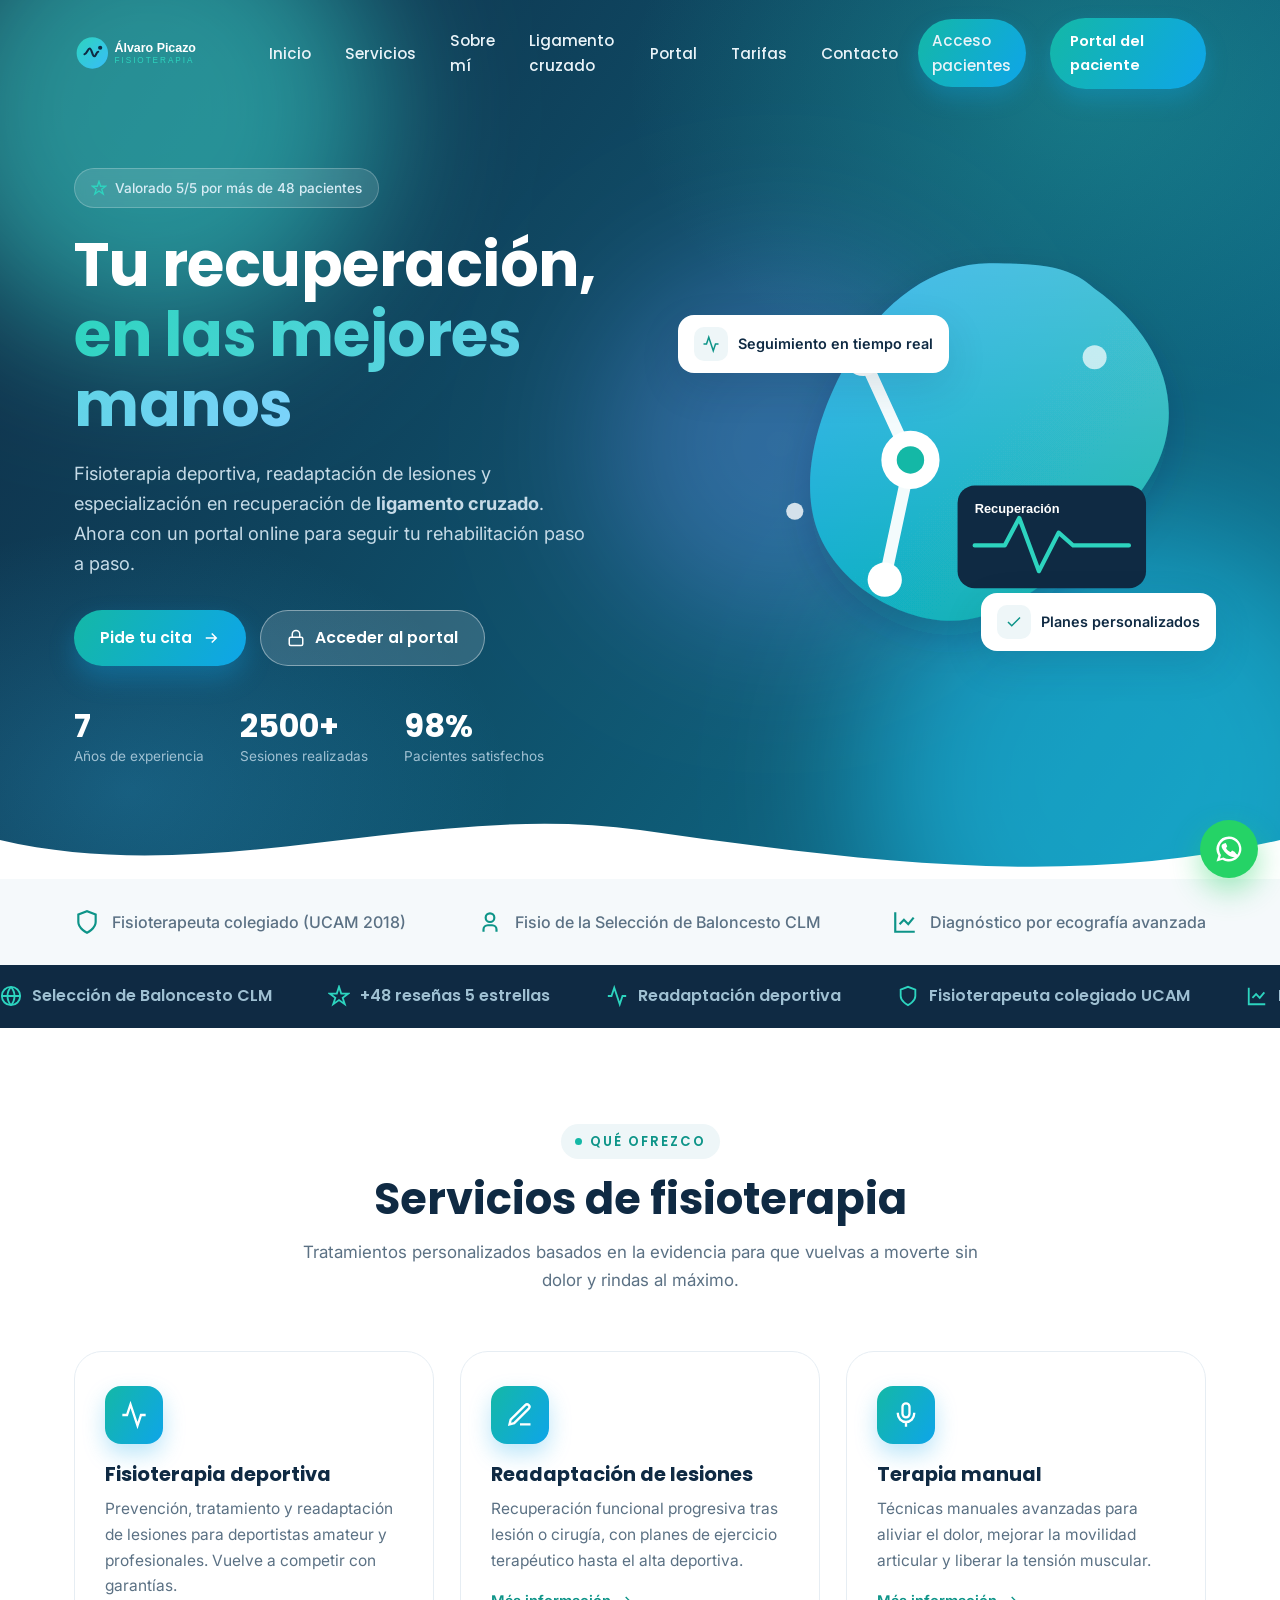
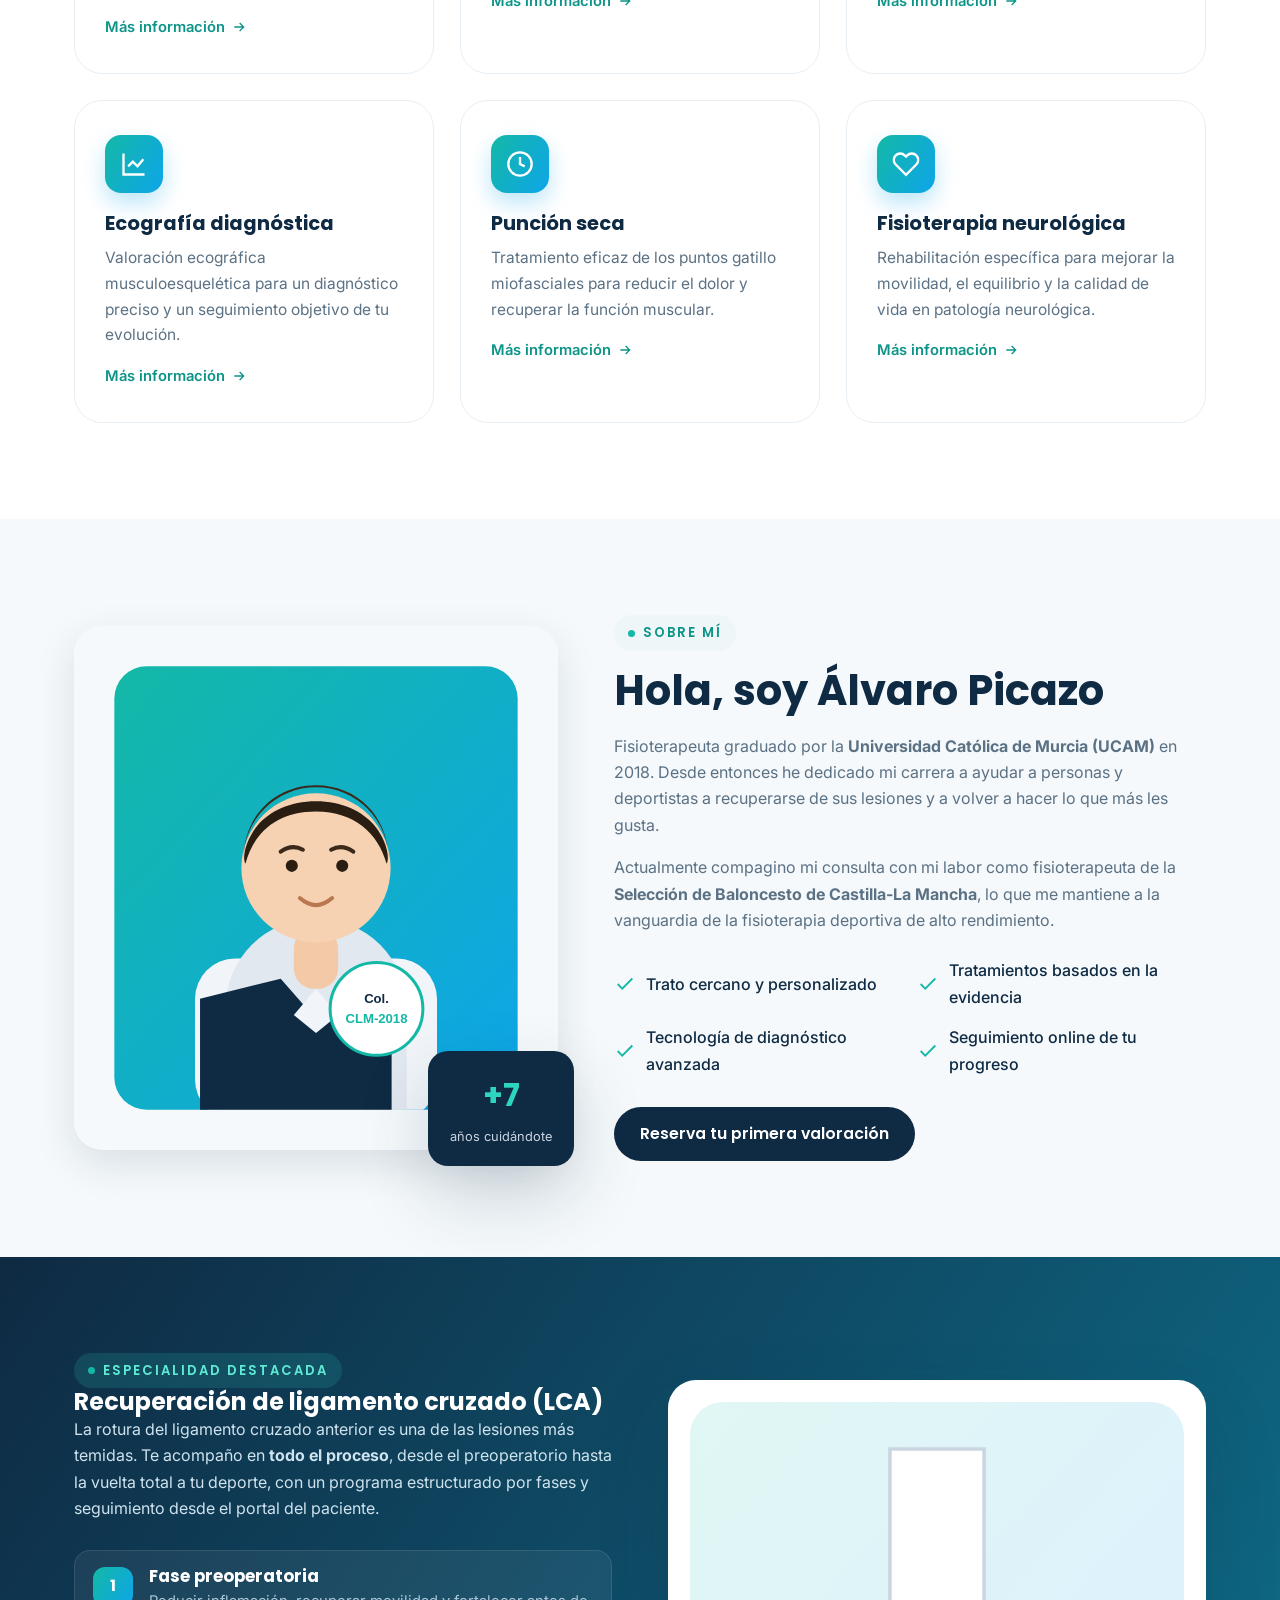
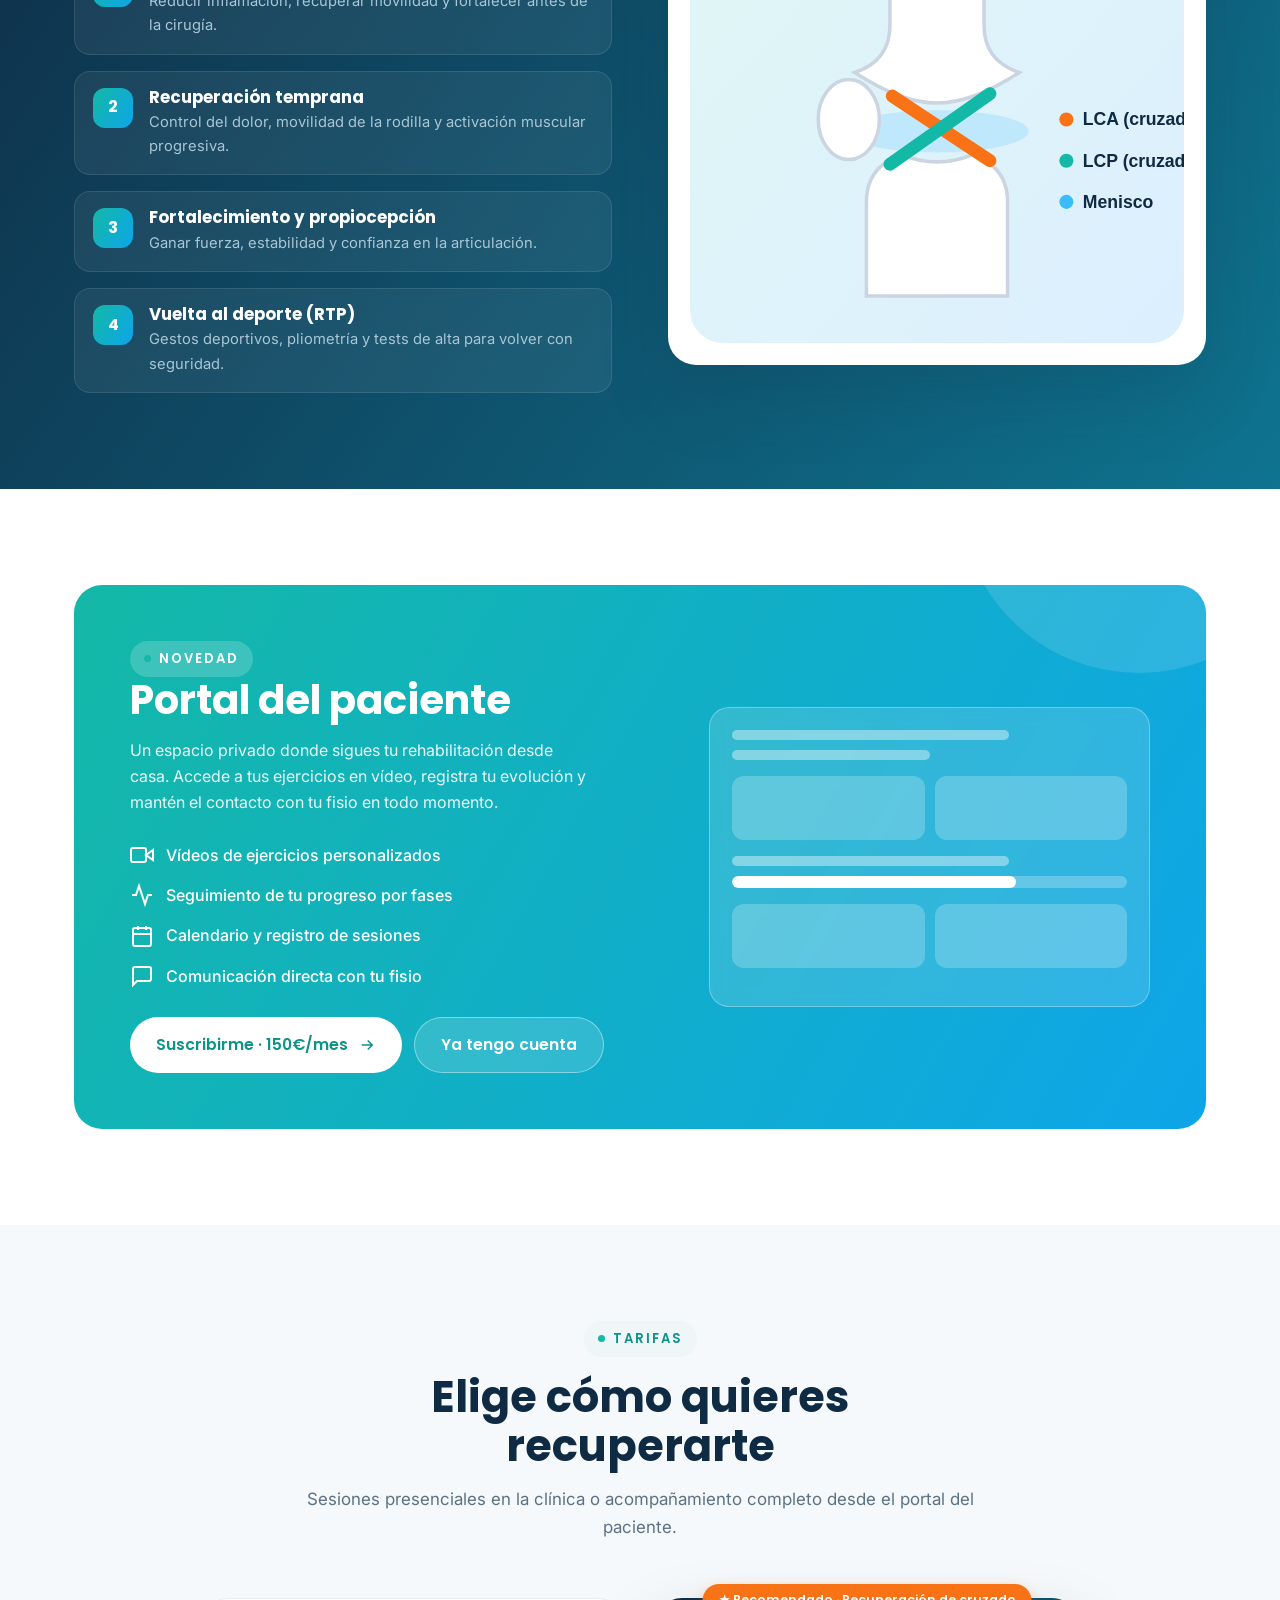
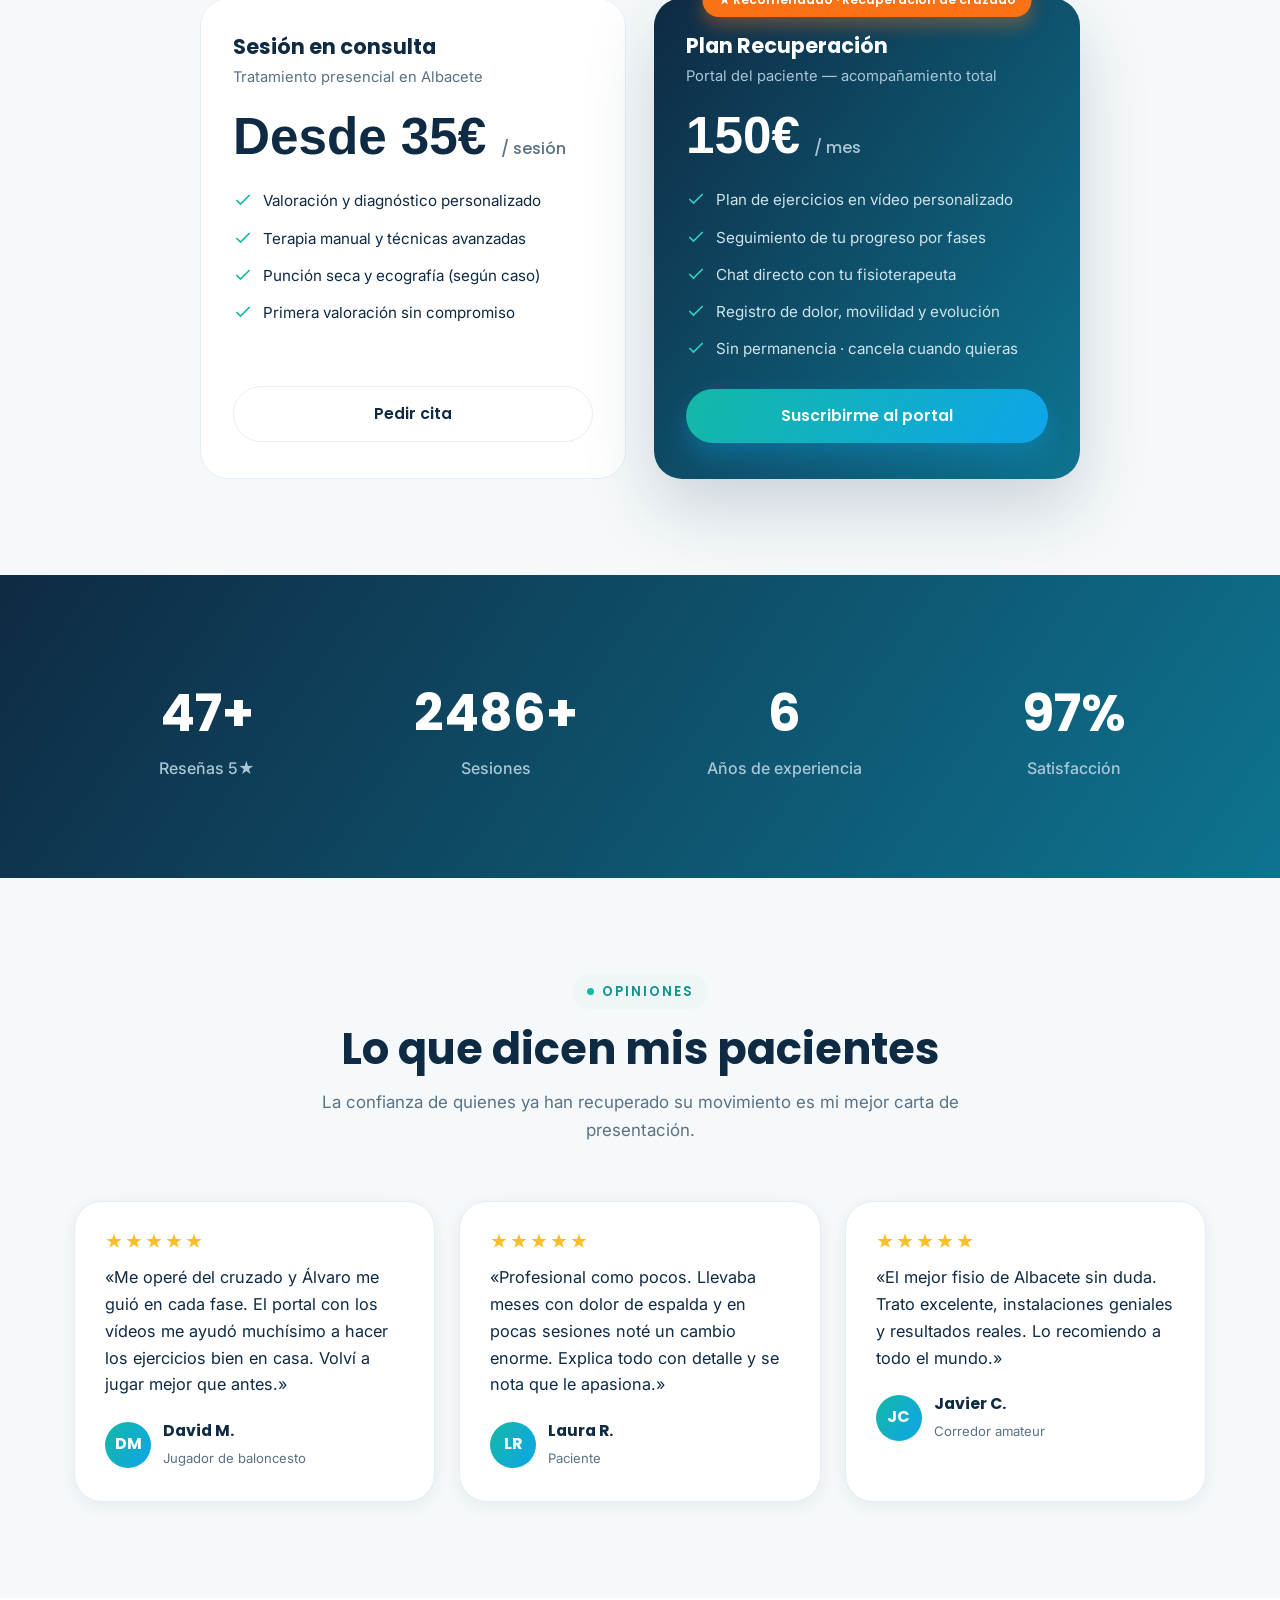
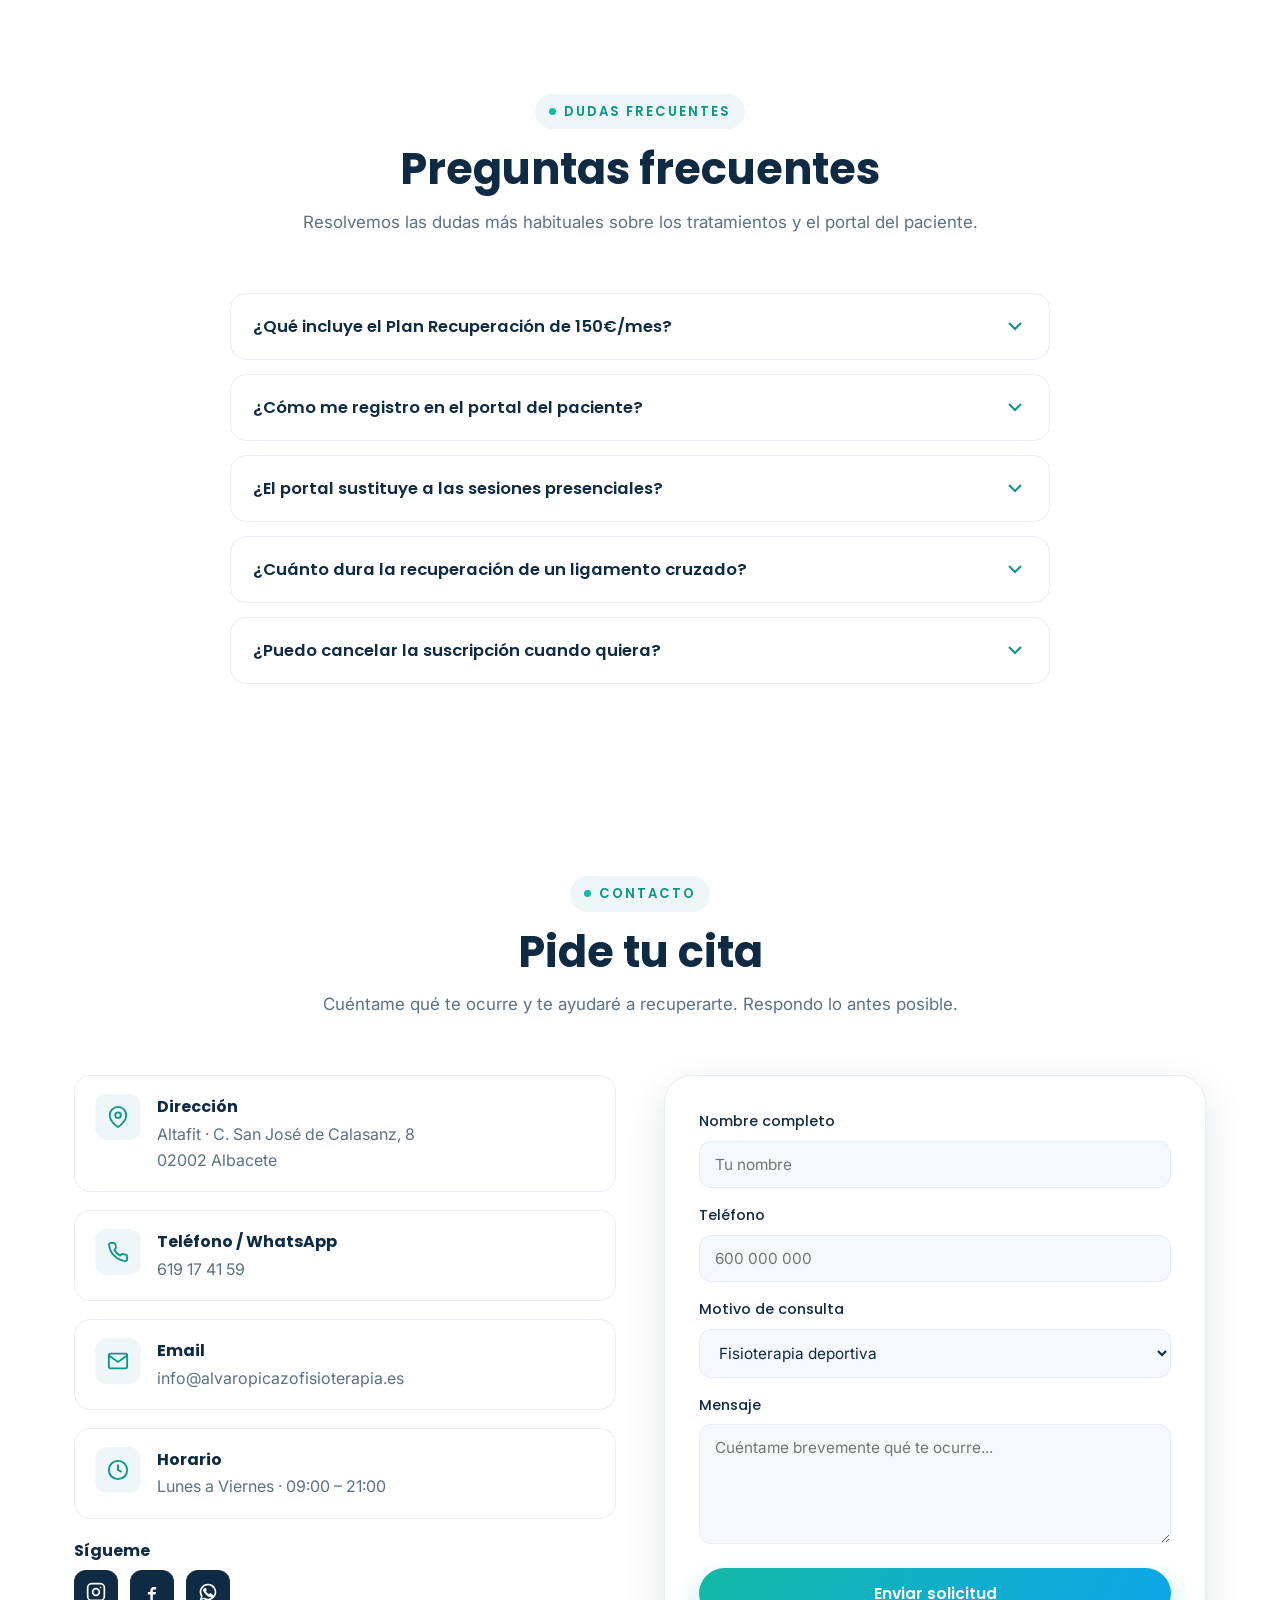
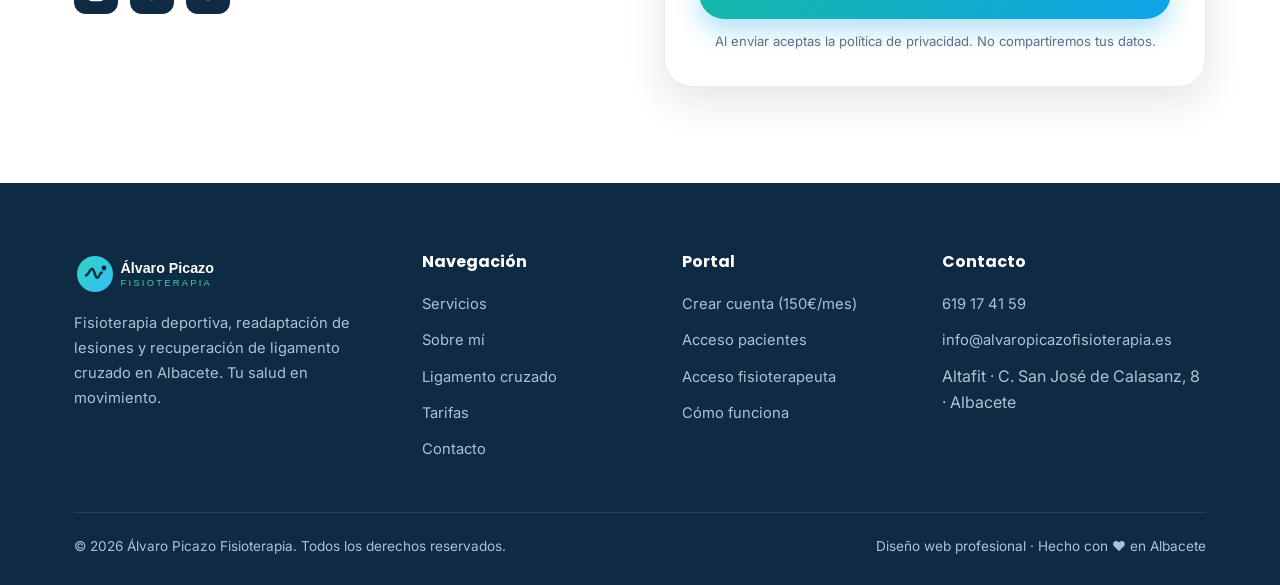
==== commit 9bb6853f: "Mejoras: registro+pago (150€/mes), tarifas, FAQ y animaciones dinámicas - Registro de pacientes con " ====
--- a/index.html
+++ b/index.html
@@ -75,6 +75,7 @@
         <a href="#sobre-mi">Sobre mí</a>
         <a href="#ligamento">Ligamento cruzado</a>
         <a href="#portal">Portal</a>
+        <a href="#tarifas">Tarifas</a>
         <a href="#contacto">Contacto</a>
         <a href="portal.html" class="nav-cta nav-cta-mobile">Acceso pacientes</a>
       </nav>
@@ -89,6 +90,8 @@
 
   <!-- ============ HERO ============ -->
   <section class="hero" id="inicio">
+    <div class="hero-aurora" aria-hidden="true"><span class="a1"></span><span class="a2"></span><span class="a3"></span></div>
+    <div class="hero-particles" id="heroParticles" aria-hidden="true"></div>
     <div class="container hero-grid">
       <div class="hero-text reveal in">
         <span class="hero-badge">
@@ -148,6 +151,18 @@
     </div>
   </div>
 
+  <!-- ============ MARQUEE ============ -->
+  <div class="marquee" aria-hidden="true">
+    <div class="marquee-track" id="marquee">
+      <span class="marquee-item"><svg viewBox="0 0 24 24" fill="none" stroke="currentColor" stroke-width="2"><circle cx="12" cy="12" r="10"/><path d="M12 2a15 15 0 010 20M12 2a15 15 0 000 20M2 12h20"/></svg>Selección de Baloncesto CLM</span>
+      <span class="marquee-item"><svg viewBox="0 0 24 24" fill="none" stroke="currentColor" stroke-width="2"><path d="M12 2l2.4 7.4H22l-6 4.5 2.3 7.1L12 16.5 5.7 21l2.3-7.1-6-4.5h7.6z"/></svg>+48 reseñas 5 estrellas</span>
+      <span class="marquee-item"><svg viewBox="0 0 24 24" fill="none" stroke="currentColor" stroke-width="2"><path d="M22 12h-4l-3 9L9 3l-3 9H2"/></svg>Readaptación deportiva</span>
+      <span class="marquee-item"><svg viewBox="0 0 24 24" fill="none" stroke="currentColor" stroke-width="2"><path d="M12 22s8-4 8-10V5l-8-3-8 3v7c0 6 8 10 8 10z"/></svg>Fisioterapeuta colegiado UCAM</span>
+      <span class="marquee-item"><svg viewBox="0 0 24 24" fill="none" stroke="currentColor" stroke-width="2"><path d="M3 3v18h18"/><path d="M7 14l4-4 4 4 5-6"/></svg>Ecografía diagnóstica</span>
+      <span class="marquee-item"><svg viewBox="0 0 24 24" fill="none" stroke="currentColor" stroke-width="2"><circle cx="12" cy="12" r="10"/><path d="M12 6v6l4 2"/></svg>Portal del paciente online</span>
+    </div>
+  </div>
+
   <!-- ============ SERVICIOS ============ -->
   <section class="section" id="servicios">
     <div class="container">
@@ -157,37 +172,37 @@
         <p>Tratamientos personalizados basados en la evidencia para que vuelvas a moverte sin dolor y rindas al máximo.</p>
       </div>
       <div class="cards">
-        <article class="card reveal" data-delay="1">
+        <article class="card reveal tilt spotlight" data-delay="1">
           <div class="card-icon"><svg viewBox="0 0 24 24" fill="none" stroke="currentColor" stroke-width="2"><path d="M22 12h-4l-3 9L9 3l-3 9H2"/></svg></div>
           <h3>Fisioterapia deportiva</h3>
           <p>Prevención, tratamiento y readaptación de lesiones para deportistas amateur y profesionales. Vuelve a competir con garantías.</p>
           <a class="card-link" href="#contacto">Más información <svg viewBox="0 0 24 24" fill="none" stroke="currentColor" stroke-width="2"><path d="M5 12h14M13 6l6 6-6 6"/></svg></a>
         </article>
-        <article class="card reveal" data-delay="2">
+        <article class="card reveal tilt spotlight" data-delay="2">
           <div class="card-icon"><svg viewBox="0 0 24 24" fill="none" stroke="currentColor" stroke-width="2"><path d="M12 20h9"/><path d="M16.5 3.5a2.1 2.1 0 013 3L7 19l-4 1 1-4z"/></svg></div>
           <h3>Readaptación de lesiones</h3>
           <p>Recuperación funcional progresiva tras lesión o cirugía, con planes de ejercicio terapéutico hasta el alta deportiva.</p>
           <a class="card-link" href="#ligamento">Más información <svg viewBox="0 0 24 24" fill="none" stroke="currentColor" stroke-width="2"><path d="M5 12h14M13 6l6 6-6 6"/></svg></a>
         </article>
-        <article class="card reveal" data-delay="3">
+        <article class="card reveal tilt spotlight" data-delay="3">
           <div class="card-icon"><svg viewBox="0 0 24 24" fill="none" stroke="currentColor" stroke-width="2"><path d="M12 2a3 3 0 00-3 3v6a3 3 0 006 0V5a3 3 0 00-3-3z"/><path d="M19 10v1a7 7 0 01-14 0v-1M12 18v4"/></svg></div>
           <h3>Terapia manual</h3>
           <p>Técnicas manuales avanzadas para aliviar el dolor, mejorar la movilidad articular y liberar la tensión muscular.</p>
           <a class="card-link" href="#contacto">Más información <svg viewBox="0 0 24 24" fill="none" stroke="currentColor" stroke-width="2"><path d="M5 12h14M13 6l6 6-6 6"/></svg></a>
         </article>
-        <article class="card reveal" data-delay="1">
+        <article class="card reveal tilt spotlight" data-delay="1">
           <div class="card-icon"><svg viewBox="0 0 24 24" fill="none" stroke="currentColor" stroke-width="2"><path d="M3 3v18h18"/><path d="M7 14l4-4 4 4 5-6"/></svg></div>
           <h3>Ecografía diagnóstica</h3>
           <p>Valoración ecográfica musculoesquelética para un diagnóstico preciso y un seguimiento objetivo de tu evolución.</p>
           <a class="card-link" href="#contacto">Más información <svg viewBox="0 0 24 24" fill="none" stroke="currentColor" stroke-width="2"><path d="M5 12h14M13 6l6 6-6 6"/></svg></a>
         </article>
-        <article class="card reveal" data-delay="2">
+        <article class="card reveal tilt spotlight" data-delay="2">
           <div class="card-icon"><svg viewBox="0 0 24 24" fill="none" stroke="currentColor" stroke-width="2"><circle cx="12" cy="12" r="10"/><path d="M12 6v6l4 2"/></svg></div>
           <h3>Punción seca</h3>
           <p>Tratamiento eficaz de los puntos gatillo miofasciales para reducir el dolor y recuperar la función muscular.</p>
           <a class="card-link" href="#contacto">Más información <svg viewBox="0 0 24 24" fill="none" stroke="currentColor" stroke-width="2"><path d="M5 12h14M13 6l6 6-6 6"/></svg></a>
         </article>
-        <article class="card reveal" data-delay="3">
+        <article class="card reveal tilt spotlight" data-delay="3">
           <div class="card-icon"><svg viewBox="0 0 24 24" fill="none" stroke="currentColor" stroke-width="2"><path d="M20.84 4.61a5.5 5.5 0 00-7.78 0L12 5.67l-1.06-1.06a5.5 5.5 0 00-7.78 7.78L12 21.23l8.84-8.84a5.5 5.5 0 000-7.78z"/></svg></div>
           <h3>Fisioterapia neurológica</h3>
           <p>Rehabilitación específica para mejorar la movilidad, el equilibrio y la calidad de vida en patología neurológica.</p>
@@ -266,10 +281,13 @@
             <li><svg viewBox="0 0 24 24" fill="none" stroke="#fff" stroke-width="2"><rect x="3" y="4" width="18" height="18" rx="2"/><path d="M16 2v4M8 2v4M3 10h18"/></svg> Calendario y registro de sesiones</li>
             <li><svg viewBox="0 0 24 24" fill="none" stroke="#fff" stroke-width="2"><path d="M21 15a2 2 0 01-2 2H7l-4 4V5a2 2 0 012-2h14a2 2 0 012 2z"/></svg> Comunicación directa con tu fisio</li>
           </ul>
-          <a href="portal.html" class="btn" style="background:#fff;color:var(--teal-600);margin-top:28px;">
-            Entrar al portal
-            <svg viewBox="0 0 24 24" fill="none" stroke="currentColor" stroke-width="2"><path d="M5 12h14M13 6l6 6-6 6"/></svg>
-          </a>
+          <div style="display:flex;gap:12px;flex-wrap:wrap;margin-top:28px;">
+            <a href="register.html" class="btn" style="background:#fff;color:var(--teal-600);">
+              Suscribirme · 150€/mes
+              <svg viewBox="0 0 24 24" fill="none" stroke="currentColor" stroke-width="2"><path d="M5 12h14M13 6l6 6-6 6"/></svg>
+            </a>
+            <a href="portal.html" class="btn btn--ghost">Ya tengo cuenta</a>
+          </div>
         </div>
         <div class="portal-mock reveal" data-delay="2" aria-hidden="true">
           <div class="pm-bar w70"></div>
@@ -283,6 +301,46 @@
     </div>
   </section>
 
+  <!-- ============ TARIFAS ============ -->
+  <section class="section section--soft" id="tarifas">
+    <div class="container">
+      <div class="section-head reveal">
+        <span class="eyebrow">Tarifas</span>
+        <h2>Elige cómo quieres recuperarte</h2>
+        <p>Sesiones presenciales en la clínica o acompañamiento completo desde el portal del paciente.</p>
+      </div>
+      <div class="pricing">
+        <article class="price-card reveal">
+          <h3>Sesión en consulta</h3>
+          <p class="ptag">Tratamiento presencial en Albacete</p>
+          <div class="amount">Desde 35€ <small>/ sesión</small></div>
+          <ul class="price-list">
+            <li><svg viewBox="0 0 24 24" fill="none" stroke="currentColor" stroke-width="2"><path d="M20 6L9 17l-5-5"/></svg> Valoración y diagnóstico personalizado</li>
+            <li><svg viewBox="0 0 24 24" fill="none" stroke="currentColor" stroke-width="2"><path d="M20 6L9 17l-5-5"/></svg> Terapia manual y técnicas avanzadas</li>
+            <li><svg viewBox="0 0 24 24" fill="none" stroke="currentColor" stroke-width="2"><path d="M20 6L9 17l-5-5"/></svg> Punción seca y ecografía (según caso)</li>
+            <li><svg viewBox="0 0 24 24" fill="none" stroke="currentColor" stroke-width="2"><path d="M20 6L9 17l-5-5"/></svg> Primera valoración sin compromiso</li>
+          </ul>
+          <a href="#contacto" class="btn btn--outline btn--block">Pedir cita</a>
+        </article>
+
+        <article class="price-card featured reveal" data-delay="1">
+          <span class="price-badge">★ Recomendado · Recuperación de cruzado</span>
+          <h3>Plan Recuperación</h3>
+          <p class="ptag">Portal del paciente — acompañamiento total</p>
+          <div class="amount">150€ <small>/ mes</small></div>
+          <ul class="price-list">
+            <li><svg viewBox="0 0 24 24" fill="none" stroke="currentColor" stroke-width="2"><path d="M20 6L9 17l-5-5"/></svg> Plan de ejercicios en vídeo personalizado</li>
+            <li><svg viewBox="0 0 24 24" fill="none" stroke="currentColor" stroke-width="2"><path d="M20 6L9 17l-5-5"/></svg> Seguimiento de tu progreso por fases</li>
+            <li><svg viewBox="0 0 24 24" fill="none" stroke="currentColor" stroke-width="2"><path d="M20 6L9 17l-5-5"/></svg> Chat directo con tu fisioterapeuta</li>
+            <li><svg viewBox="0 0 24 24" fill="none" stroke="currentColor" stroke-width="2"><path d="M20 6L9 17l-5-5"/></svg> Registro de dolor, movilidad y evolución</li>
+            <li><svg viewBox="0 0 24 24" fill="none" stroke="currentColor" stroke-width="2"><path d="M20 6L9 17l-5-5"/></svg> Sin permanencia · cancela cuando quieras</li>
+          </ul>
+          <a href="register.html" class="btn btn--primary btn--block">Suscribirme al portal</a>
+        </article>
+      </div>
+    </div>
+  </section>
+
   <!-- ============ STATS BAND ============ -->
   <section class="section section--dark">
     <div class="container">
@@ -337,6 +395,39 @@
           <p>«El mejor fisio de Albacete sin duda. Trato excelente, instalaciones geniales y resultados reales. Lo recomiendo a todo el mundo.»</p>
           <div class="who"><div class="avatar">JC</div><div><strong>Javier C.</strong><span>Corredor amateur</span></div></div>
         </article>
+      </div>
+    </div>
+  </section>
+
+  <!-- ============ FAQ ============ -->
+  <section class="section" id="faq">
+    <div class="container">
+      <div class="section-head reveal">
+        <span class="eyebrow">Dudas frecuentes</span>
+        <h2>Preguntas frecuentes</h2>
+        <p>Resolvemos las dudas más habituales sobre los tratamientos y el portal del paciente.</p>
+      </div>
+      <div class="faq">
+        <div class="faq-item reveal">
+          <button class="faq-q">¿Qué incluye el Plan Recuperación de 150€/mes? <svg class="chev" viewBox="0 0 24 24" fill="none" stroke="currentColor" stroke-width="2"><path d="M6 9l6 6 6-6"/></svg></button>
+          <div class="faq-a"><p>Incluye acceso completo al portal del paciente: tu plan de ejercicios en vídeo personalizado, seguimiento de tu progreso por fases, registro de dolor y movilidad, y chat directo con Álvaro para resolver dudas. Es una suscripción mensual sin permanencia que puedes cancelar cuando quieras.</p></div>
+        </div>
+        <div class="faq-item reveal">
+          <button class="faq-q">¿Cómo me registro en el portal del paciente? <svg class="chev" viewBox="0 0 24 24" fill="none" stroke="currentColor" stroke-width="2"><path d="M6 9l6 6 6-6"/></svg></button>
+          <div class="faq-a"><p>Pulsa en "Suscribirme al portal" o "Portal del paciente". Rellena tus datos, cuéntanos tu lesión y qué quieres mejorar, y completa la suscripción. Al instante tendrás acceso a tu espacio privado con tu plan de ejercicios.</p></div>
+        </div>
+        <div class="faq-item reveal">
+          <button class="faq-q">¿El portal sustituye a las sesiones presenciales? <svg class="chev" viewBox="0 0 24 24" fill="none" stroke="currentColor" stroke-width="2"><path d="M6 9l6 6 6-6"/></svg></button>
+          <div class="faq-a"><p>El portal es un complemento ideal para llevar tu recuperación desde casa, especialmente en la rehabilitación de ligamento cruzado. En muchos casos combinamos sesiones presenciales con el seguimiento online para maximizar resultados. Álvaro te recomendará lo mejor según tu caso.</p></div>
+        </div>
+        <div class="faq-item reveal">
+          <button class="faq-q">¿Cuánto dura la recuperación de un ligamento cruzado? <svg class="chev" viewBox="0 0 24 24" fill="none" stroke="currentColor" stroke-width="2"><path d="M6 9l6 6 6-6"/></svg></button>
+          <div class="faq-a"><p>Depende de cada persona, pero la recuperación completa tras una reconstrucción de LCA suele llevar entre 6 y 9 meses, estructurada en fases. Con un buen acompañamiento y constancia en los ejercicios, la vuelta al deporte es totalmente posible.</p></div>
+        </div>
+        <div class="faq-item reveal">
+          <button class="faq-q">¿Puedo cancelar la suscripción cuando quiera? <svg class="chev" viewBox="0 0 24 24" fill="none" stroke="currentColor" stroke-width="2"><path d="M6 9l6 6 6-6"/></svg></button>
+          <div class="faq-a"><p>Sí. El Plan Recuperación no tiene permanencia: puedes cancelarlo en cualquier momento sin penalización.</p></div>
+        </div>
       </div>
     </div>
   </section>
@@ -422,12 +513,14 @@
             <li><a href="#servicios">Servicios</a></li>
             <li><a href="#sobre-mi">Sobre mí</a></li>
             <li><a href="#ligamento">Ligamento cruzado</a></li>
+            <li><a href="#tarifas">Tarifas</a></li>
             <li><a href="#contacto">Contacto</a></li>
           </ul>
         </div>
         <div>
           <h4>Portal</h4>
           <ul>
+            <li><a href="register.html">Crear cuenta (150€/mes)</a></li>
             <li><a href="portal.html">Acceso pacientes</a></li>
             <li><a href="portal.html">Acceso fisioterapeuta</a></li>
             <li><a href="#portal">Cómo funciona</a></li>
--- a/css/style.css
+++ b/css/style.css
@@ -225,8 +225,27 @@
 
 @keyframes floaty { 0%, 100% { transform: translateY(0); } 50% { transform: translateY(-14px); } }
 
+/* aurora animada en el hero */
+.hero-aurora { position: absolute; inset: 0; overflow: hidden; pointer-events: none; }
+.hero-aurora span { position: absolute; border-radius: 50%; filter: blur(70px); opacity: .55; mix-blend-mode: screen; }
+.hero-aurora .a1 { width: 460px; height: 460px; background: #2dd4bf; top: -120px; left: -80px; animation: aurora1 16s ease-in-out infinite; }
+.hero-aurora .a2 { width: 520px; height: 520px; background: #0ea5e9; bottom: -160px; right: -100px; animation: aurora2 20s ease-in-out infinite; }
+.hero-aurora .a3 { width: 360px; height: 360px; background: #6366f1; top: 30%; right: 25%; opacity: .35; animation: aurora3 24s ease-in-out infinite; }
+@keyframes aurora1 { 0%,100%{transform:translate(0,0) scale(1);} 50%{transform:translate(120px,80px) scale(1.18);} }
+@keyframes aurora2 { 0%,100%{transform:translate(0,0) scale(1);} 50%{transform:translate(-100px,-60px) scale(1.12);} }
+@keyframes aurora3 { 0%,100%{transform:translate(0,0);} 33%{transform:translate(-80px,50px);} 66%{transform:translate(60px,-40px);} }
+
+/* partículas flotantes */
+.hero-particles { position: absolute; inset: 0; pointer-events: none; overflow: hidden; }
+.hero-particles i { position: absolute; bottom: -20px; width: 8px; height: 8px; border-radius: 50%; background: rgba(255,255,255,.5); animation: rise linear infinite; }
+@keyframes rise { to { transform: translateY(-110vh) translateX(40px); opacity: 0; } }
+
+/* texto con gradiente animado */
+.grad-text { background: linear-gradient(120deg, #2dd4bf, #7dd3fc, #2dd4bf); background-size: 200% auto; -webkit-background-clip: text; background-clip: text; color: transparent; animation: shine 5s linear infinite; }
+@keyframes shine { to { background-position: 200% center; } }
+
 /* wave divider */
-.hero-wave { position: absolute; left: 0; right: 0; bottom: -1px; line-height: 0; }
+.hero-wave { position: absolute; left: 0; right: 0; bottom: -1px; line-height: 0; z-index: 2; }
 .hero-wave svg { width: 100%; height: 80px; }
 
 /* ---------- Trust strip ---------- */
@@ -430,6 +449,43 @@
 .wa-float svg { width: 30px; height: 30px; }
 @keyframes pulse { 0% { box-shadow: 0 0 0 0 rgba(37,211,102,.45);} 70% { box-shadow: 0 0 0 16px rgba(37,211,102,0);} 100% { box-shadow: 0 0 0 0 rgba(37,211,102,0);} }
 
+/* ---------- Marquee de confianza ---------- */
+.marquee { background: var(--navy); padding: 18px 0; overflow: hidden; }
+.marquee-track { display: flex; gap: 56px; width: max-content; animation: scrollx 26s linear infinite; }
+.marquee:hover .marquee-track { animation-play-state: paused; }
+.marquee-item { display: flex; align-items: center; gap: 10px; color: #9fc0d2; font-family: 'Poppins',sans-serif; font-weight: 600; font-size: 1rem; white-space: nowrap; }
+.marquee-item svg { width: 22px; height: 22px; stroke: #2dd4bf; }
+@keyframes scrollx { to { transform: translateX(-50%); } }
+
+/* ---------- 3D tilt / spotlight ---------- */
+.tilt { transform-style: preserve-3d; transition: transform .25s var(--ease); will-change: transform; }
+.spotlight { position: relative; }
+.spotlight::before {
+  content: ""; position: absolute; inset: 0; border-radius: inherit; opacity: 0; transition: opacity .3s;
+  background: radial-gradient(220px circle at var(--mx, 50%) var(--my, 50%), rgba(20,184,166,.16), transparent 60%);
+  pointer-events: none; z-index: 1;
+}
+.spotlight:hover::before { opacity: 1; }
+
+/* ---------- Pricing ---------- */
+.pricing { display: grid; grid-template-columns: repeat(2, 1fr); gap: 28px; max-width: 880px; margin: 0 auto; align-items: stretch; }
+.price-card { background: #fff; border: 1px solid var(--line); border-radius: var(--radius-lg); padding: 36px 32px; position: relative; transition: transform .35s var(--ease), box-shadow .35s; display: flex; flex-direction: column; }
+.price-card:hover { transform: translateY(-8px); box-shadow: var(--shadow-lg); }
+.price-card.featured { background: var(--grad-dark); color: #cfe3ee; border: 0; box-shadow: var(--shadow-lg); }
+.price-card.featured h3, .price-card.featured .amount { color: #fff; }
+.price-badge { position: absolute; top: -14px; left: 50%; transform: translateX(-50%); background: var(--accent); color: #fff; font-family: 'Poppins',sans-serif; font-weight: 600; font-size: .78rem; padding: 6px 16px; border-radius: 999px; box-shadow: 0 8px 18px rgba(249,115,22,.4); white-space: nowrap; }
+.price-card h3 { font-size: 1.3rem; margin-bottom: 6px; }
+.price-card .ptag { font-size: .92rem; color: var(--muted); margin-bottom: 22px; }
+.price-card.featured .ptag { color: #a9c6d6; }
+.price-card .amount { font-family: 'Poppins',sans-serif; font-weight: 800; font-size: 3.2rem; line-height: 1; color: var(--navy); }
+.price-card .amount small { font-size: 1rem; font-weight: 500; color: var(--muted); }
+.price-card.featured .amount small { color: #a9c6d6; }
+.price-list { display: grid; gap: 12px; margin: 26px 0 28px; }
+.price-list li { display: flex; align-items: flex-start; gap: 10px; font-size: .95rem; }
+.price-list svg { width: 20px; height: 20px; flex: none; margin-top: 2px; stroke: var(--teal); }
+.price-card.featured .price-list svg { stroke: #2dd4bf; }
+.price-card .btn { margin-top: auto; }
+
 /* ---------- Scroll reveal ---------- */
 .reveal { opacity: 0; transform: translateY(34px); transition: opacity .7s var(--ease), transform .7s var(--ease); }
 .reveal.in { opacity: 1; transform: none; }
@@ -450,6 +506,7 @@
   .statband { grid-template-columns: 1fr 1fr; }
   .portal-promo { padding: 40px 30px; }
   .footer-grid { grid-template-columns: 1fr 1fr; }
+  .pricing { grid-template-columns: 1fr; max-width: 460px; }
 }
 @media (max-width: 760px) {
   .section { padding: 70px 0; }
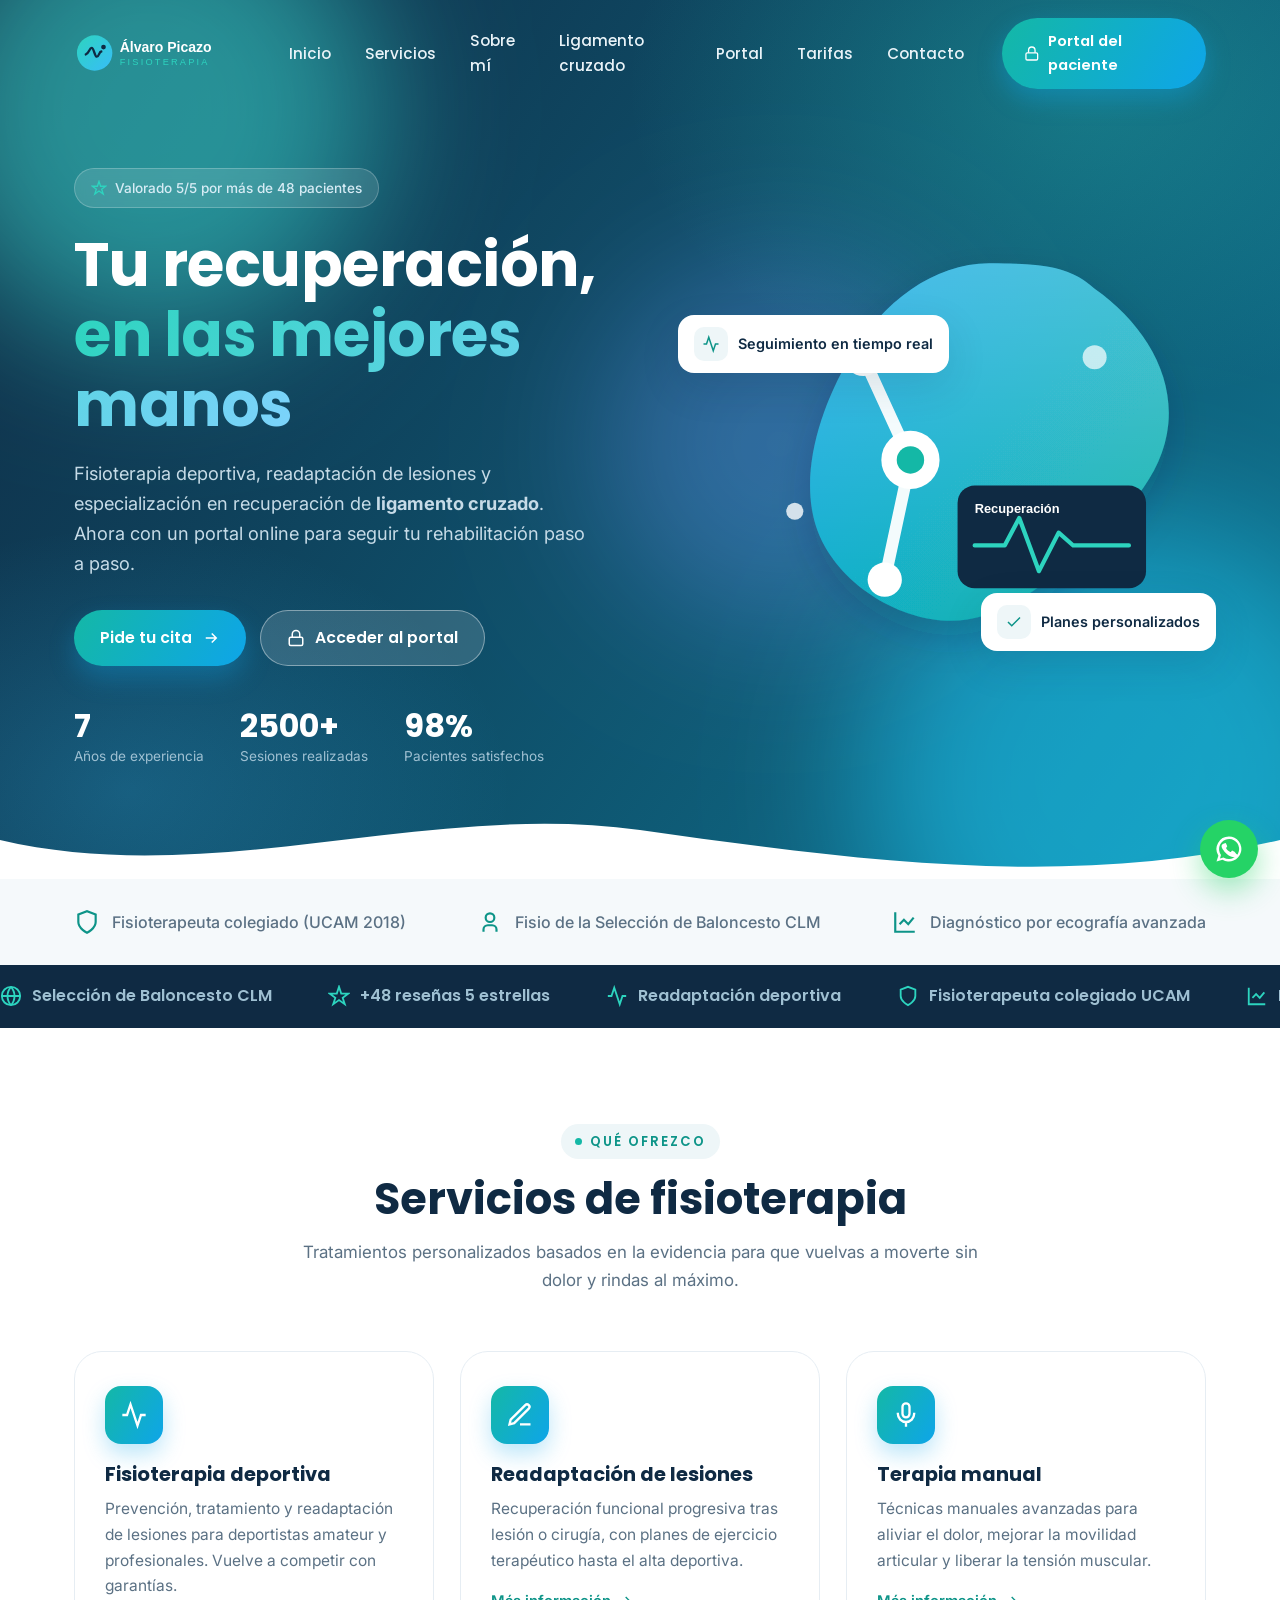
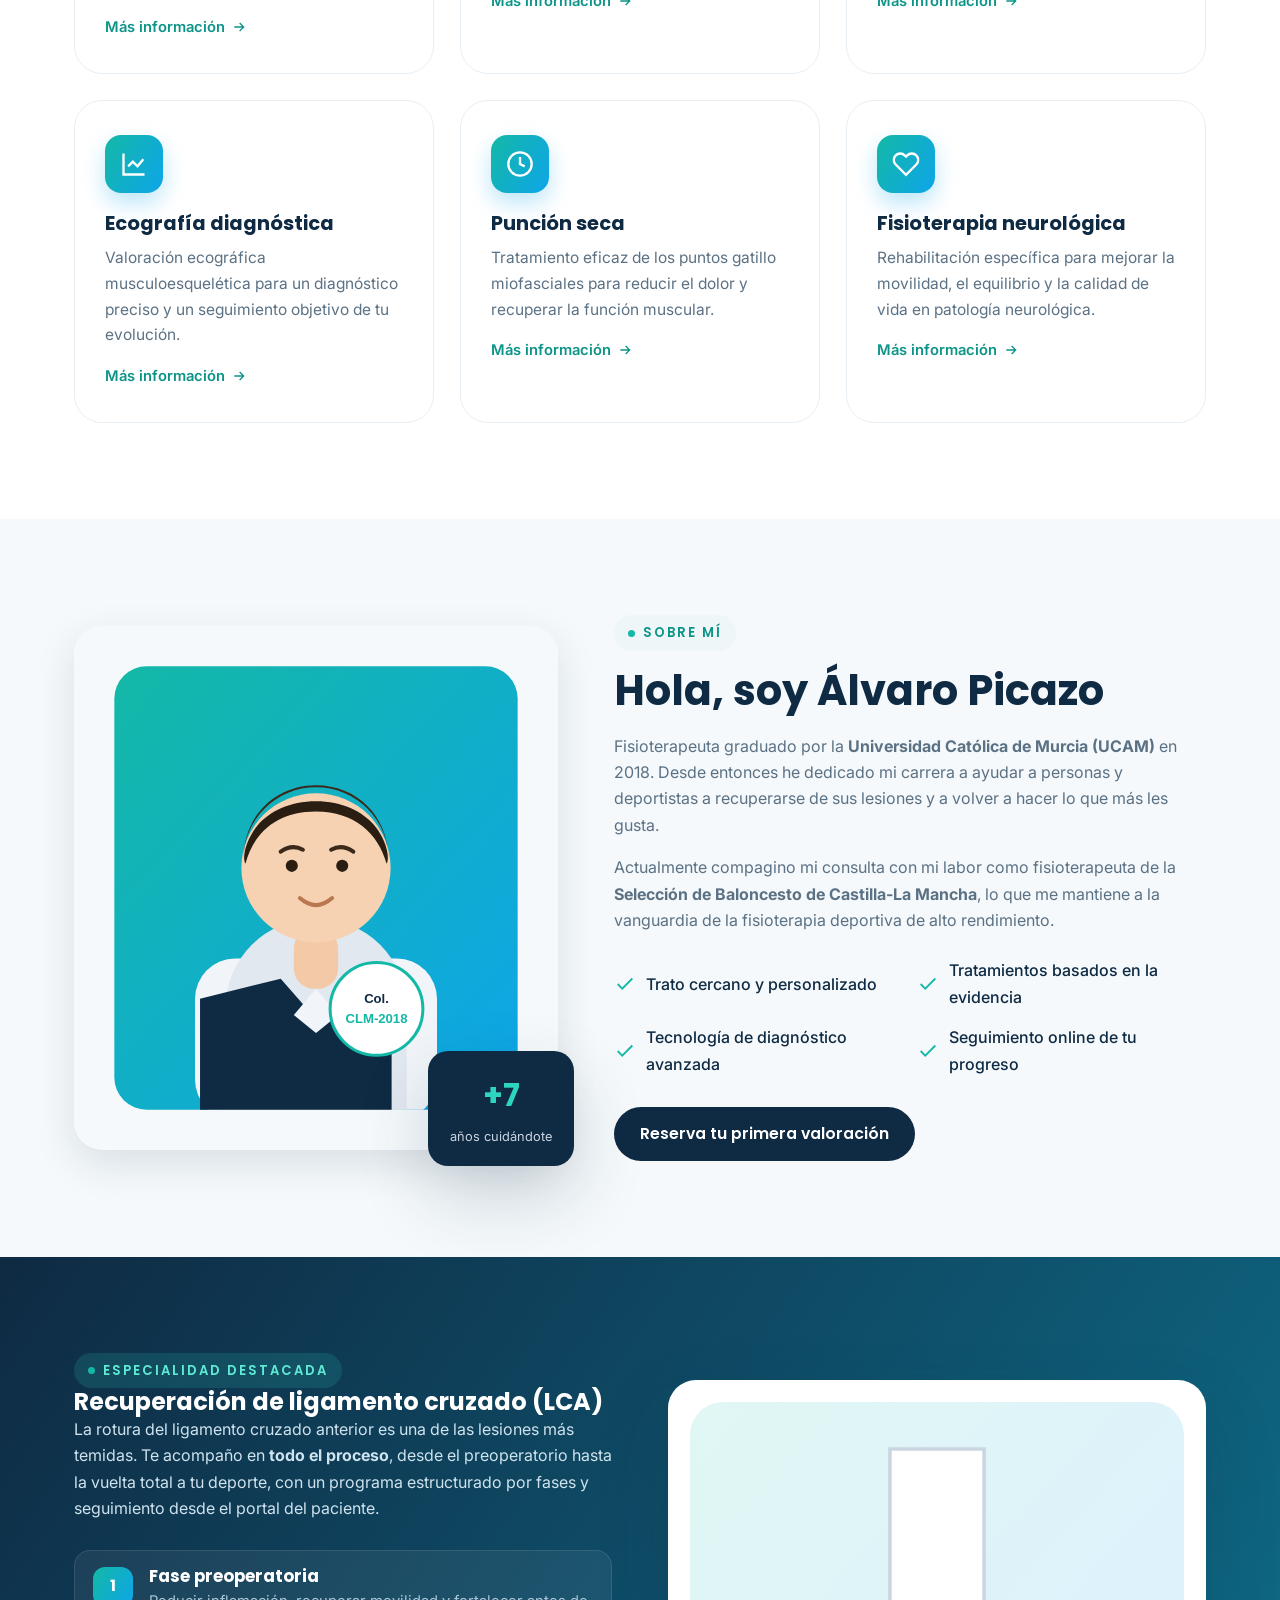
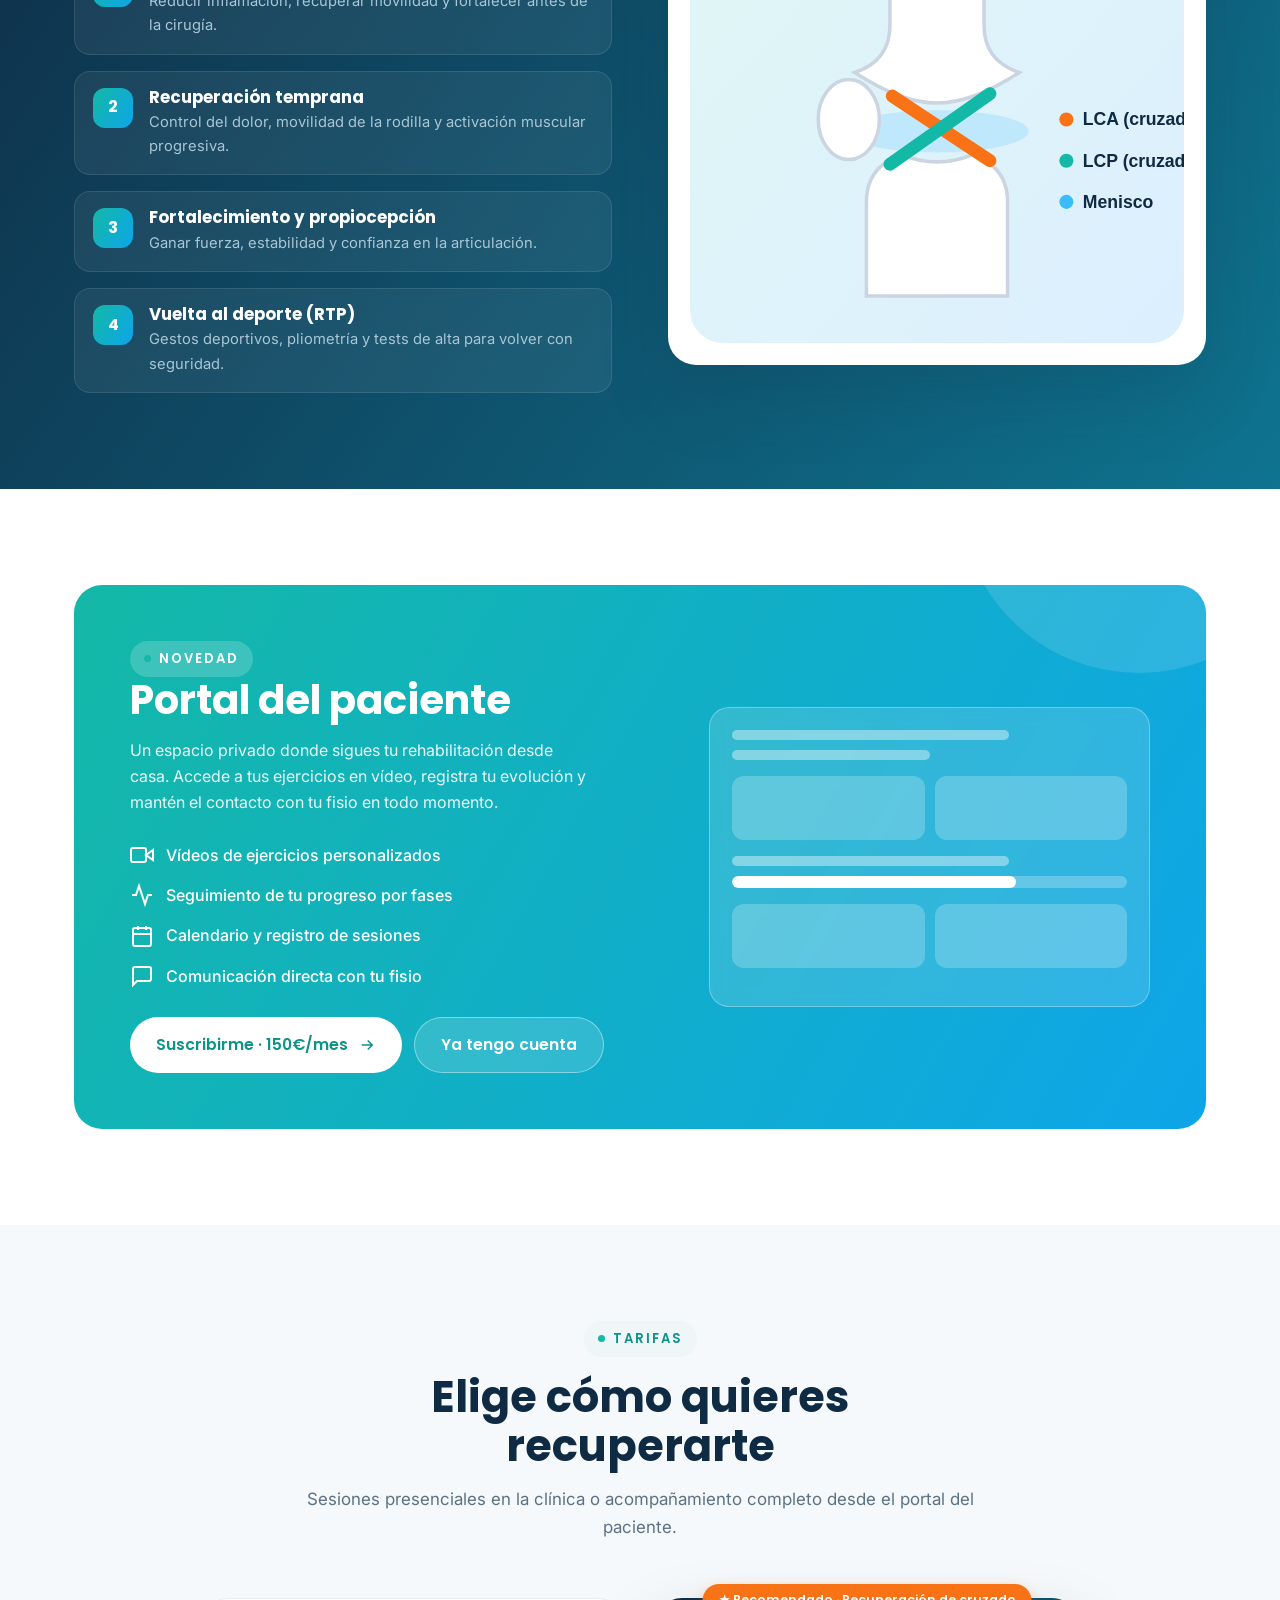
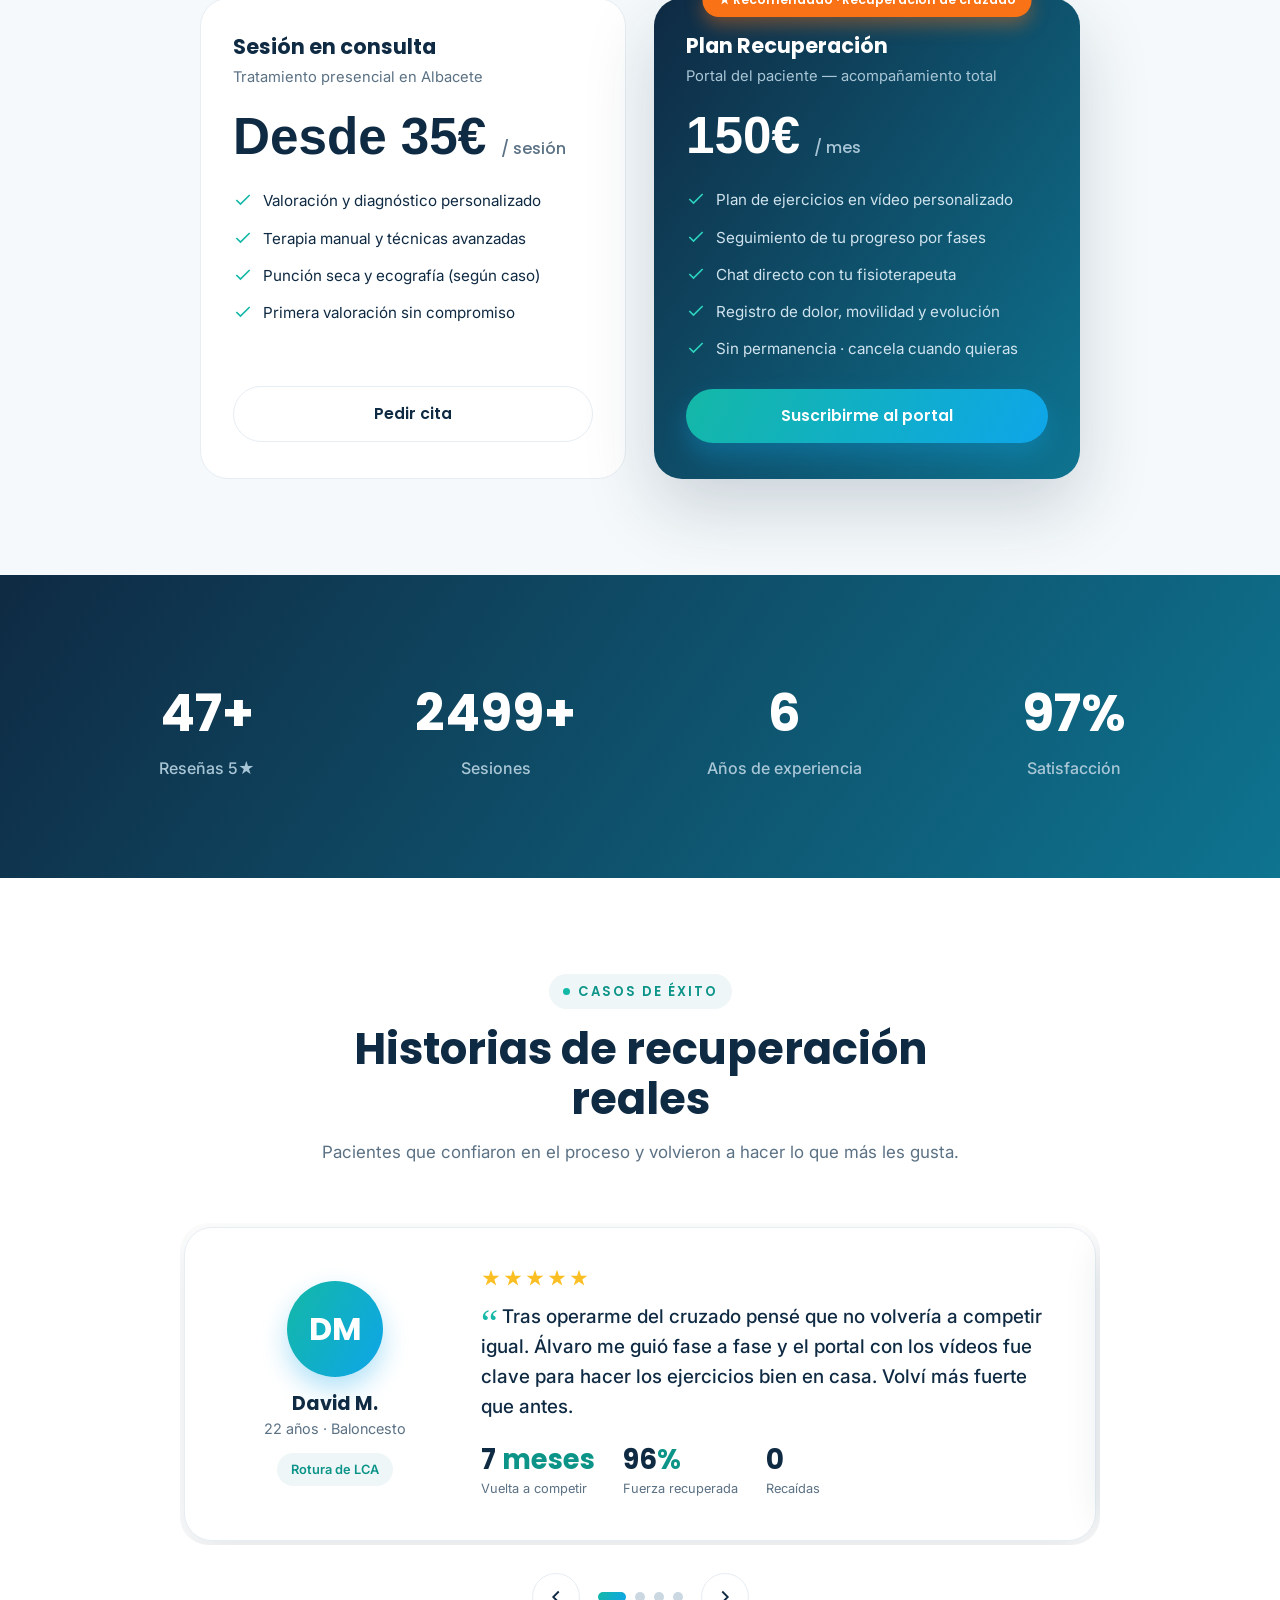
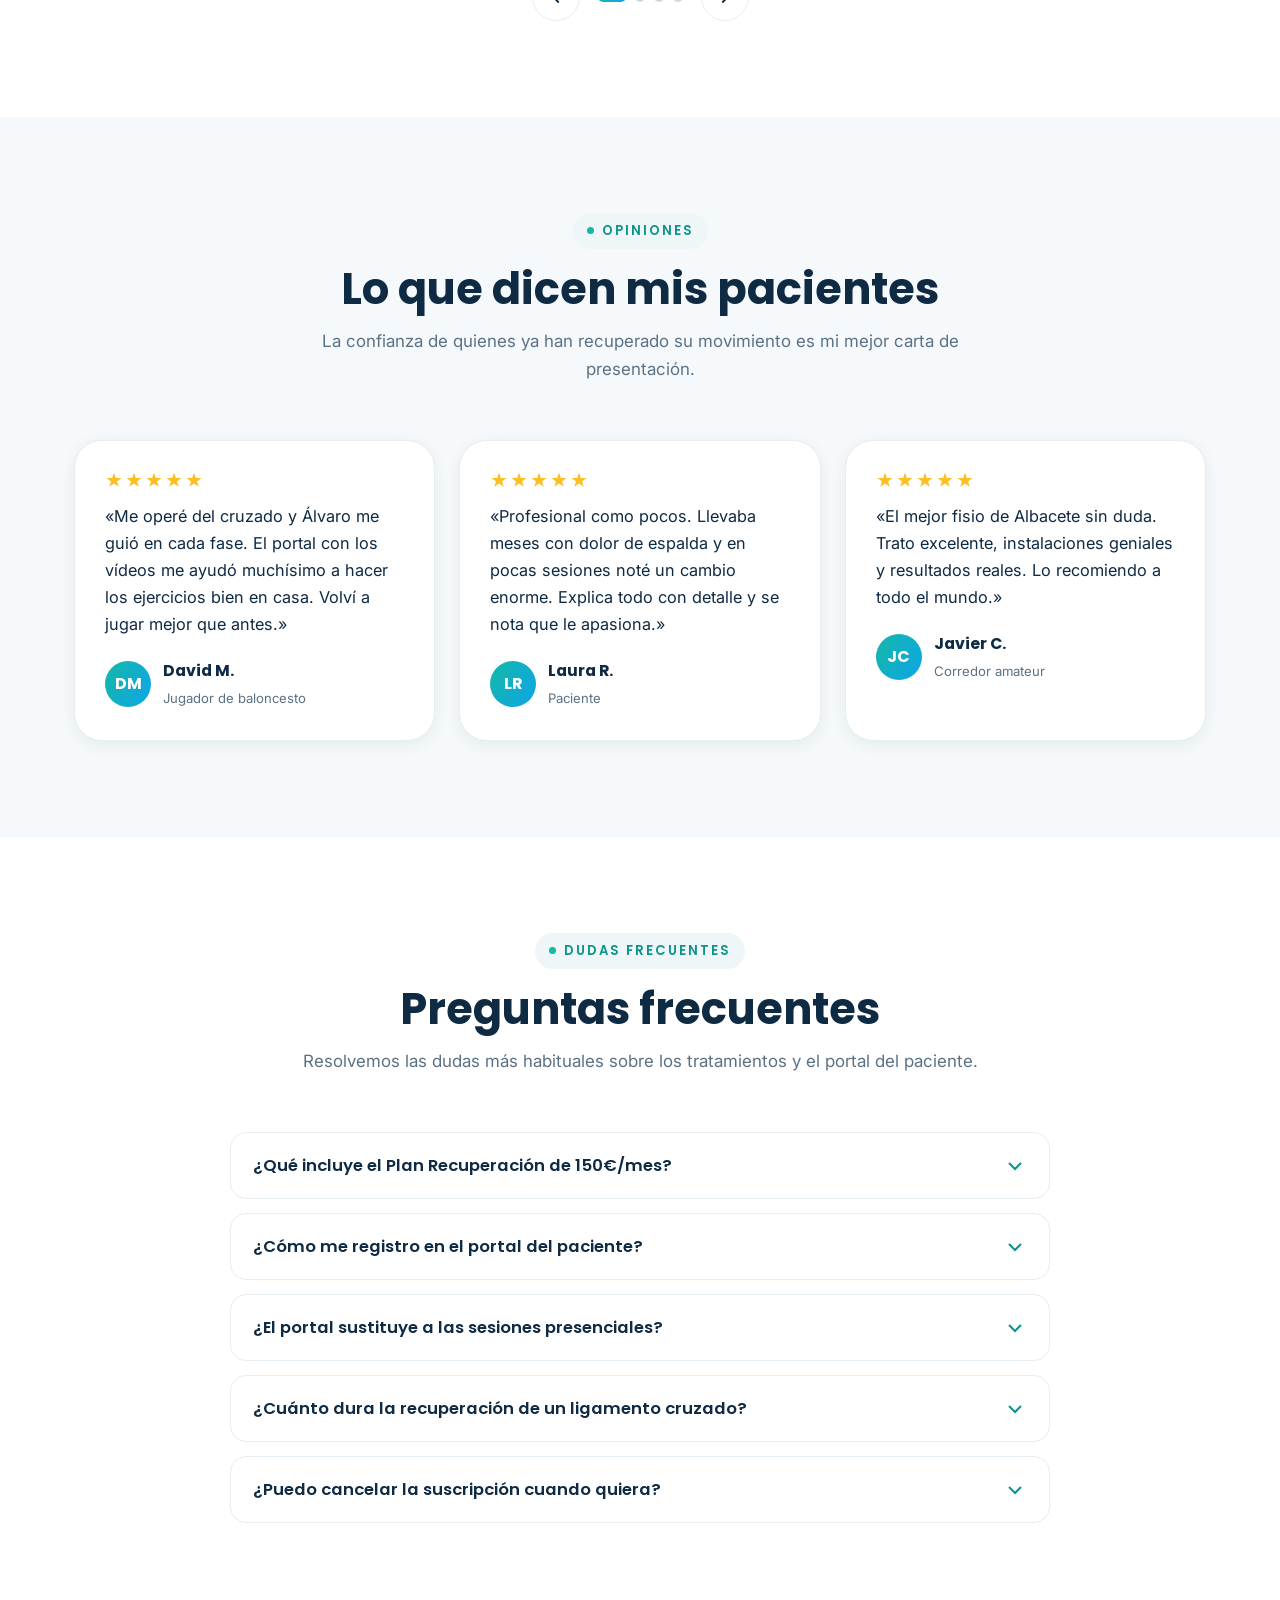
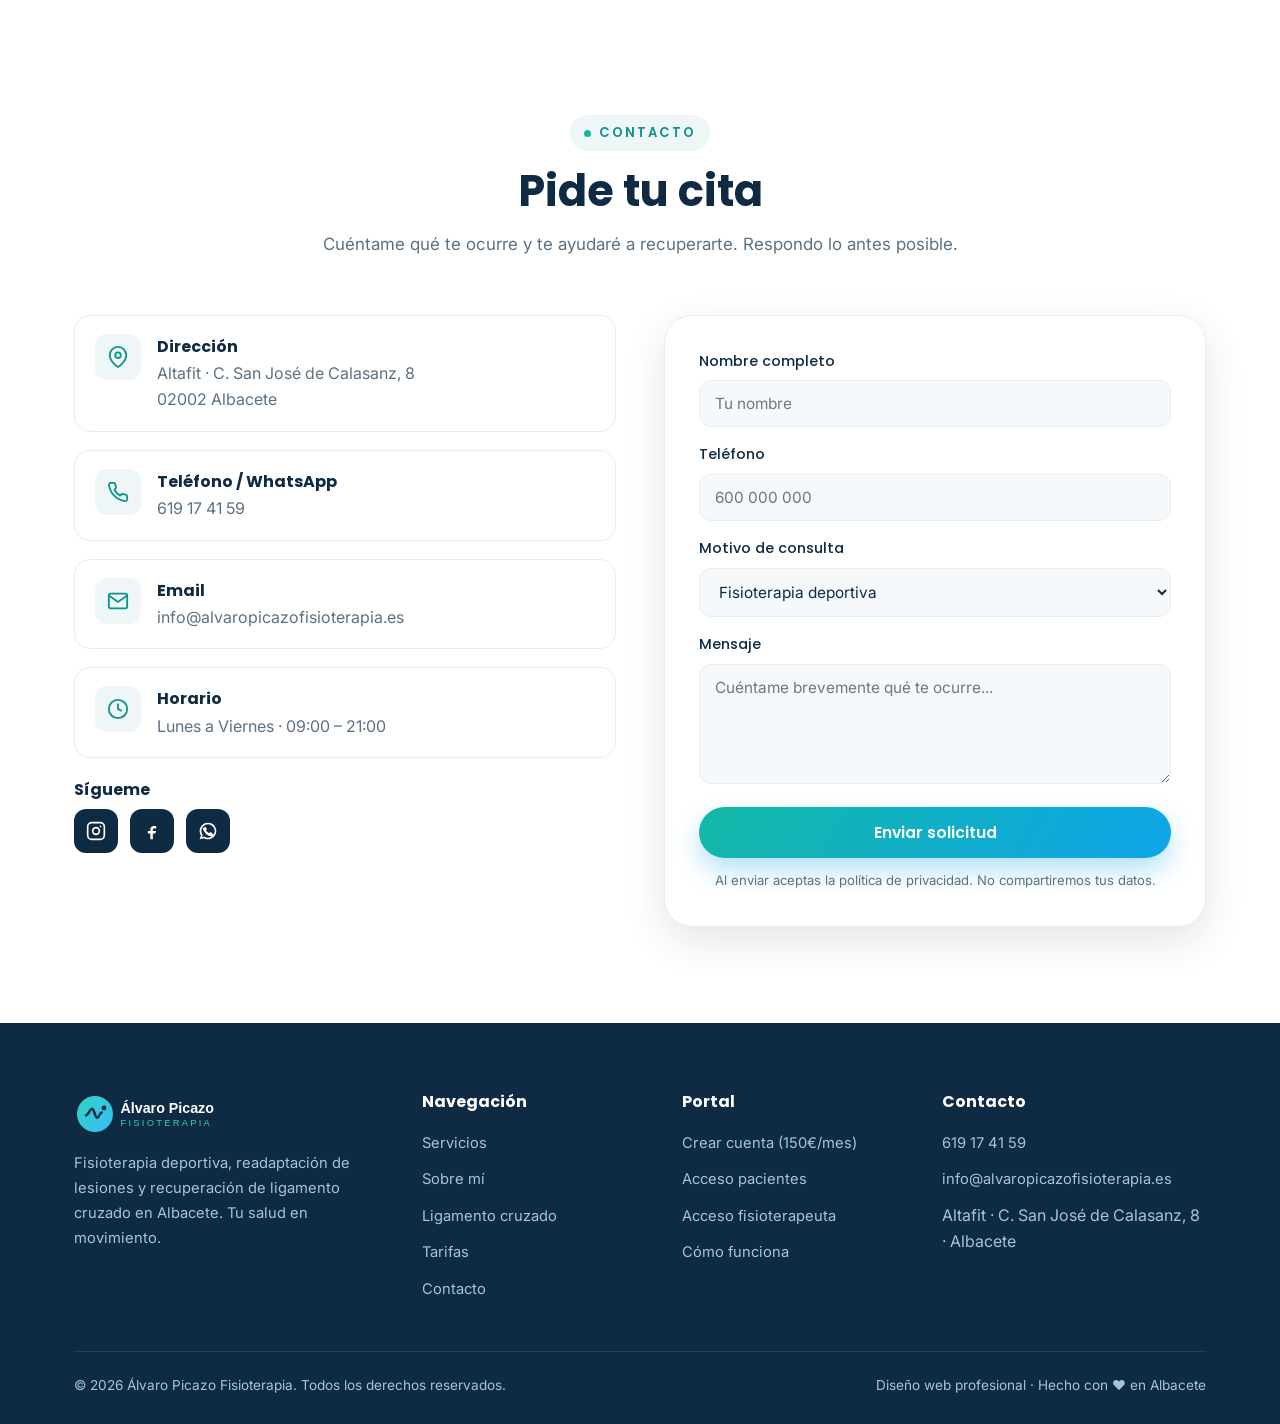
==== commit 0f1a4972: "Fix vídeos (error 153), unifica CTA del header y añade casos de éxito - Vídeos demo ahora usan clips" ====
--- a/index.html
+++ b/index.html
@@ -77,10 +77,12 @@
         <a href="#portal">Portal</a>
         <a href="#tarifas">Tarifas</a>
         <a href="#contacto">Contacto</a>
-        <a href="portal.html" class="nav-cta nav-cta-mobile">Acceso pacientes</a>
       </nav>
       <div class="nav-actions">
-        <a href="portal.html" class="nav-cta">Portal del paciente</a>
+        <a href="portal.html" class="nav-cta">
+          <svg viewBox="0 0 24 24" fill="none" stroke="currentColor" stroke-width="2"><rect x="3" y="11" width="18" height="11" rx="2"/><path d="M7 11V7a5 5 0 0110 0v4"/></svg>
+          <span>Portal del paciente</span>
+        </a>
         <button class="burger" id="burger" aria-label="Menú" aria-expanded="false">
           <span></span><span></span><span></span>
         </button>
@@ -160,6 +162,10 @@
       <span class="marquee-item"><svg viewBox="0 0 24 24" fill="none" stroke="currentColor" stroke-width="2"><path d="M12 22s8-4 8-10V5l-8-3-8 3v7c0 6 8 10 8 10z"/></svg>Fisioterapeuta colegiado UCAM</span>
       <span class="marquee-item"><svg viewBox="0 0 24 24" fill="none" stroke="currentColor" stroke-width="2"><path d="M3 3v18h18"/><path d="M7 14l4-4 4 4 5-6"/></svg>Ecografía diagnóstica</span>
       <span class="marquee-item"><svg viewBox="0 0 24 24" fill="none" stroke="currentColor" stroke-width="2"><circle cx="12" cy="12" r="10"/><path d="M12 6v6l4 2"/></svg>Portal del paciente online</span>
+      <span class="marquee-item"><svg viewBox="0 0 24 24" fill="none" stroke="currentColor" stroke-width="2"><path d="M12 2a3 3 0 00-3 3v6a3 3 0 006 0V5a3 3 0 00-3-3z"/><path d="M19 10v1a7 7 0 01-14 0v-1M12 18v4"/></svg>Punción seca</span>
+      <span class="marquee-item"><svg viewBox="0 0 24 24" fill="none" stroke="currentColor" stroke-width="2"><path d="M20.8 4.6a5.5 5.5 0 00-7.8 0L12 5.7l-1-1.1a5.5 5.5 0 00-7.8 7.8L12 21.2l8.8-8.8a5.5 5.5 0 000-7.8z"/></svg>Fisioterapia neurológica</span>
+      <span class="marquee-item"><svg viewBox="0 0 24 24" fill="none" stroke="currentColor" stroke-width="2"><path d="M12 20h9"/><path d="M16.5 3.5a2.1 2.1 0 013 3L7 19l-4 1 1-4z"/></svg>Recuperación de lesiones</span>
+      <span class="marquee-item"><svg viewBox="0 0 24 24" fill="none" stroke="currentColor" stroke-width="2"><path d="M20 6L9 17l-5-5"/></svg>Más de 2.500 sesiones</span>
     </div>
   </div>
 
@@ -353,6 +359,118 @@
     </div>
   </section>
 
+  <!-- ============ CASOS DE ÉXITO ============ -->
+  <section class="section" id="casos">
+    <div class="container">
+      <div class="section-head reveal">
+        <span class="eyebrow">Casos de éxito</span>
+        <h2>Historias de recuperación reales</h2>
+        <p>Pacientes que confiaron en el proceso y volvieron a hacer lo que más les gusta.</p>
+      </div>
+
+      <div class="cases reveal" id="cases">
+        <div class="cases-viewport">
+          <div class="cases-track" id="casesTrack">
+
+            <div class="case-slide">
+              <div class="case-card">
+                <div class="case-aside">
+                  <div class="case-avatar">DM</div>
+                  <h4>David M.</h4>
+                  <div class="case-meta">22 años · Baloncesto</div>
+                  <span class="case-injury">Rotura de LCA</span>
+                </div>
+                <div class="case-body">
+                  <div class="stars" aria-label="5 estrellas">
+                    <svg viewBox="0 0 24 24" fill="currentColor"><path d="M12 2l2.4 7.4H22l-6 4.5 2.3 7.1L12 16.5 5.7 21l2.3-7.1-6-4.5h7.6z"/></svg><svg viewBox="0 0 24 24" fill="currentColor"><path d="M12 2l2.4 7.4H22l-6 4.5 2.3 7.1L12 16.5 5.7 21l2.3-7.1-6-4.5h7.6z"/></svg><svg viewBox="0 0 24 24" fill="currentColor"><path d="M12 2l2.4 7.4H22l-6 4.5 2.3 7.1L12 16.5 5.7 21l2.3-7.1-6-4.5h7.6z"/></svg><svg viewBox="0 0 24 24" fill="currentColor"><path d="M12 2l2.4 7.4H22l-6 4.5 2.3 7.1L12 16.5 5.7 21l2.3-7.1-6-4.5h7.6z"/></svg><svg viewBox="0 0 24 24" fill="currentColor"><path d="M12 2l2.4 7.4H22l-6 4.5 2.3 7.1L12 16.5 5.7 21l2.3-7.1-6-4.5h7.6z"/></svg>
+                  </div>
+                  <p class="case-quote">Tras operarme del cruzado pensé que no volvería a competir igual. Álvaro me guió fase a fase y el portal con los vídeos fue clave para hacer los ejercicios bien en casa. Volví más fuerte que antes.</p>
+                  <div class="case-stats">
+                    <div class="cs"><strong>7 <em>meses</em></strong><span>Vuelta a competir</span></div>
+                    <div class="cs"><strong>96<em>%</em></strong><span>Fuerza recuperada</span></div>
+                    <div class="cs"><strong>0</strong><span>Recaídas</span></div>
+                  </div>
+                </div>
+              </div>
+            </div>
+
+            <div class="case-slide">
+              <div class="case-card">
+                <div class="case-aside">
+                  <div class="case-avatar">LF</div>
+                  <h4>Lucía F.</h4>
+                  <div class="case-meta">34 años · Running</div>
+                  <span class="case-injury">Lesión de menisco</span>
+                </div>
+                <div class="case-body">
+                  <div class="stars" aria-label="5 estrellas">
+                    <svg viewBox="0 0 24 24" fill="currentColor"><path d="M12 2l2.4 7.4H22l-6 4.5 2.3 7.1L12 16.5 5.7 21l2.3-7.1-6-4.5h7.6z"/></svg><svg viewBox="0 0 24 24" fill="currentColor"><path d="M12 2l2.4 7.4H22l-6 4.5 2.3 7.1L12 16.5 5.7 21l2.3-7.1-6-4.5h7.6z"/></svg><svg viewBox="0 0 24 24" fill="currentColor"><path d="M12 2l2.4 7.4H22l-6 4.5 2.3 7.1L12 16.5 5.7 21l2.3-7.1-6-4.5h7.6z"/></svg><svg viewBox="0 0 24 24" fill="currentColor"><path d="M12 2l2.4 7.4H22l-6 4.5 2.3 7.1L12 16.5 5.7 21l2.3-7.1-6-4.5h7.6z"/></svg><svg viewBox="0 0 24 24" fill="currentColor"><path d="M12 2l2.4 7.4H22l-6 4.5 2.3 7.1L12 16.5 5.7 21l2.3-7.1-6-4.5h7.6z"/></svg>
+                  </div>
+                  <p class="case-quote">Llevaba meses con dolor de rodilla y a punto de dejar de correr. En pocas semanas noté un cambio enorme. Ahora he vuelto a entrenar para mi primera media maratón.</p>
+                  <div class="case-stats">
+                    <div class="cs"><strong>9 <em>sem</em></strong><span>Sin dolor</span></div>
+                    <div class="cs"><strong>21 <em>km</em></strong><span>Nuevo objetivo</span></div>
+                    <div class="cs"><strong>5/5</strong><span>Valoración</span></div>
+                  </div>
+                </div>
+              </div>
+            </div>
+
+            <div class="case-slide">
+              <div class="case-card">
+                <div class="case-aside">
+                  <div class="case-avatar">JC</div>
+                  <h4>Javier C.</h4>
+                  <div class="case-meta">41 años · Fútbol sala</div>
+                  <span class="case-injury">Lesión muscular</span>
+                </div>
+                <div class="case-body">
+                  <div class="stars" aria-label="5 estrellas">
+                    <svg viewBox="0 0 24 24" fill="currentColor"><path d="M12 2l2.4 7.4H22l-6 4.5 2.3 7.1L12 16.5 5.7 21l2.3-7.1-6-4.5h7.6z"/></svg><svg viewBox="0 0 24 24" fill="currentColor"><path d="M12 2l2.4 7.4H22l-6 4.5 2.3 7.1L12 16.5 5.7 21l2.3-7.1-6-4.5h7.6z"/></svg><svg viewBox="0 0 24 24" fill="currentColor"><path d="M12 2l2.4 7.4H22l-6 4.5 2.3 7.1L12 16.5 5.7 21l2.3-7.1-6-4.5h7.6z"/></svg><svg viewBox="0 0 24 24" fill="currentColor"><path d="M12 2l2.4 7.4H22l-6 4.5 2.3 7.1L12 16.5 5.7 21l2.3-7.1-6-4.5h7.6z"/></svg><svg viewBox="0 0 24 24" fill="currentColor"><path d="M12 2l2.4 7.4H22l-6 4.5 2.3 7.1L12 16.5 5.7 21l2.3-7.1-6-4.5h7.6z"/></svg>
+                  </div>
+                  <p class="case-quote">El diagnóstico por ecografía fue clave para saber exactamente qué tenía. Trato cercano, profesional y resultados rápidos. He recomendado a Álvaro a todo mi equipo.</p>
+                  <div class="case-stats">
+                    <div class="cs"><strong>3 <em>sem</em></strong><span>Vuelta al deporte</span></div>
+                    <div class="cs"><strong>100<em>%</em></strong><span>Recuperación</span></div>
+                    <div class="cs"><strong>+10</strong><span>Recomendaciones</span></div>
+                  </div>
+                </div>
+              </div>
+            </div>
+
+            <div class="case-slide">
+              <div class="case-card">
+                <div class="case-aside">
+                  <div class="case-avatar">AT</div>
+                  <h4>Ana T.</h4>
+                  <div class="case-meta">28 años · Pádel</div>
+                  <span class="case-injury">Esguince de tobillo</span>
+                </div>
+                <div class="case-body">
+                  <div class="stars" aria-label="5 estrellas">
+                    <svg viewBox="0 0 24 24" fill="currentColor"><path d="M12 2l2.4 7.4H22l-6 4.5 2.3 7.1L12 16.5 5.7 21l2.3-7.1-6-4.5h7.6z"/></svg><svg viewBox="0 0 24 24" fill="currentColor"><path d="M12 2l2.4 7.4H22l-6 4.5 2.3 7.1L12 16.5 5.7 21l2.3-7.1-6-4.5h7.6z"/></svg><svg viewBox="0 0 24 24" fill="currentColor"><path d="M12 2l2.4 7.4H22l-6 4.5 2.3 7.1L12 16.5 5.7 21l2.3-7.1-6-4.5h7.6z"/></svg><svg viewBox="0 0 24 24" fill="currentColor"><path d="M12 2l2.4 7.4H22l-6 4.5 2.3 7.1L12 16.5 5.7 21l2.3-7.1-6-4.5h7.6z"/></svg><svg viewBox="0 0 24 24" fill="currentColor"><path d="M12 2l2.4 7.4H22l-6 4.5 2.3 7.1L12 16.5 5.7 21l2.3-7.1-6-4.5h7.6z"/></svg>
+                  </div>
+                  <p class="case-quote">Me torcí el tobillo jugando y no podía ni apoyar. Con el plan de ejercicios del portal y las sesiones me recuperé súper rápido y sin miedo a volver a lesionarme.</p>
+                  <div class="case-stats">
+                    <div class="cs"><strong>4 <em>sem</em></strong><span>Recuperación total</span></div>
+                    <div class="cs"><strong>95<em>%</em></strong><span>Estabilidad</span></div>
+                    <div class="cs"><strong>5/5</strong><span>Valoración</span></div>
+                  </div>
+                </div>
+              </div>
+            </div>
+
+          </div>
+        </div>
+        <div class="cases-nav">
+          <button class="cases-arrow" id="casePrev" aria-label="Anterior"><svg viewBox="0 0 24 24" fill="none" stroke="currentColor" stroke-width="2"><path d="M15 18l-6-6 6-6"/></svg></button>
+          <div class="cases-dots" id="caseDots"></div>
+          <button class="cases-arrow" id="caseNext" aria-label="Siguiente"><svg viewBox="0 0 24 24" fill="none" stroke="currentColor" stroke-width="2"><path d="M9 18l6-6-6-6"/></svg></button>
+        </div>
+      </div>
+    </div>
+  </section>
+
   <!-- ============ TESTIMONIOS ============ -->
   <section class="section section--soft">
     <div class="container">
--- a/css/style.css
+++ b/css/style.css
@@ -151,11 +151,19 @@
 
 .nav-actions { display: flex; align-items: center; gap: 12px; }
 .nav-cta {
+  display: inline-flex; align-items: center; gap: 9px; position: relative; overflow: hidden;
   font-family: 'Poppins', sans-serif; font-weight: 600; font-size: .92rem;
-  background: var(--grad); color: #fff; padding: 11px 20px; border-radius: 999px;
-  box-shadow: 0 10px 22px rgba(14, 165, 233, .3); transition: transform .25s var(--ease);
-}
-.nav-cta:hover { transform: translateY(-2px); }
+  background: var(--grad); color: #fff; padding: 11px 22px; border-radius: 999px;
+  box-shadow: 0 10px 24px rgba(14, 165, 233, .38); transition: transform .25s var(--ease), box-shadow .25s;
+}
+.nav-cta svg { width: 17px; height: 17px; }
+.nav-cta::after {
+  content: ""; position: absolute; top: 0; left: -120%; width: 60%; height: 100%;
+  background: linear-gradient(100deg, transparent, rgba(255,255,255,.55), transparent);
+  transform: skewX(-20deg); animation: ctaShine 4.5s ease-in-out infinite;
+}
+@keyframes ctaShine { 0%, 60% { left: -120%; } 85%, 100% { left: 160%; } }
+.nav-cta:hover { transform: translateY(-2px); box-shadow: 0 16px 30px rgba(14, 165, 233, .5); }
 
 .burger { display: none; flex-direction: column; gap: 5px; background: none; border: 0; cursor: pointer; padding: 8px; }
 .burger span { width: 26px; height: 2.6px; background: #fff; border-radius: 3px; transition: .3s; }
@@ -486,6 +494,47 @@
 .price-card.featured .price-list svg { stroke: #2dd4bf; }
 .price-card .btn { margin-top: auto; }
 
+/* ---------- Casos de éxito (carrusel) ---------- */
+.cases { position: relative; max-width: 920px; margin: 0 auto; }
+.cases-viewport { overflow: hidden; border-radius: var(--radius-lg); }
+.cases-track { display: flex; transition: transform .6s var(--ease); }
+.case-slide { min-width: 100%; box-sizing: border-box; padding: 4px; }
+.case-card {
+  background: #fff; border: 1px solid var(--line); border-radius: var(--radius-lg);
+  padding: 40px; box-shadow: var(--shadow-md); display: grid; grid-template-columns: 220px 1fr; gap: 36px; align-items: center;
+}
+.case-aside { text-align: center; }
+.case-avatar {
+  width: 96px; height: 96px; border-radius: 50%; margin: 0 auto 16px; display: grid; place-items: center;
+  background: var(--grad); color: #fff; font-family: 'Poppins', sans-serif; font-weight: 700; font-size: 2rem;
+  box-shadow: 0 12px 26px rgba(14,165,233,.32);
+}
+.case-aside h4 { font-size: 1.2rem; }
+.case-aside .case-meta { color: var(--muted); font-size: .9rem; margin-top: 2px; }
+.case-injury { display: inline-block; margin-top: 12px; background: var(--bg-soft-2); color: var(--teal-600); font-weight: 600; font-size: .8rem; padding: 6px 14px; border-radius: 999px; }
+.case-body .stars { color: #fbbf24; display: flex; gap: 2px; margin-bottom: 14px; }
+.case-body .stars svg { width: 20px; height: 20px; }
+.case-quote { font-size: 1.18rem; line-height: 1.6; color: var(--ink); font-weight: 500; }
+.case-quote::before { content: "“"; font-family: Georgia, serif; font-size: 2.4rem; color: var(--teal); line-height: 0; vertical-align: -.35em; margin-right: 4px; }
+.case-stats { display: flex; gap: 28px; margin-top: 24px; flex-wrap: wrap; }
+.case-stats .cs strong { display: block; font-family: 'Poppins', sans-serif; font-size: 1.7rem; color: var(--navy); line-height: 1; }
+.case-stats .cs span { font-size: .8rem; color: var(--muted); }
+.case-stats .cs strong em { font-style: normal; color: var(--teal-600); }
+
+.cases-nav { display: flex; align-items: center; justify-content: center; gap: 18px; margin-top: 28px; }
+.cases-arrow { width: 48px; height: 48px; border-radius: 50%; border: 1.5px solid var(--line); background: #fff; display: grid; place-items: center; cursor: pointer; transition: .25s; color: var(--navy); }
+.cases-arrow:hover { background: var(--navy); color: #fff; border-color: var(--navy); transform: translateY(-2px); }
+.cases-arrow svg { width: 22px; height: 22px; }
+.cases-dots { display: flex; gap: 9px; }
+.cases-dots button { width: 10px; height: 10px; border-radius: 999px; border: 0; background: #cbd8e2; cursor: pointer; transition: .3s; padding: 0; }
+.cases-dots button.active { width: 28px; background: var(--grad); }
+
+@media (max-width: 720px) {
+  .case-card { grid-template-columns: 1fr; padding: 30px 24px; text-align: center; gap: 22px; }
+  .case-stats { justify-content: center; gap: 22px; }
+  .case-quote { font-size: 1.05rem; }
+}
+
 /* ---------- Scroll reveal ---------- */
 .reveal { opacity: 0; transform: translateY(34px); transition: opacity .7s var(--ease), transform .7s var(--ease); }
 .reveal.in { opacity: 1; transform: none; }
@@ -510,15 +559,17 @@
 }
 @media (max-width: 760px) {
   .section { padding: 70px 0; }
-  .menu, .nav-actions .nav-cta { display: none; }
+  .menu { display: none; }
   .burger { display: flex; }
+  .nav-cta { padding: 10px 16px; font-size: .86rem; }
+  .nav-cta span { display: none; }
+  .nav-cta svg { width: 18px; height: 18px; }
   .menu.mobile-open {
     display: flex; flex-direction: column; align-items: stretch;
     position: absolute; top: 100%; left: 16px; right: 16px; margin-top: 12px;
     background: #fff; border-radius: 18px; padding: 14px; box-shadow: var(--shadow-lg);
   }
   .menu.mobile-open a { color: var(--navy); padding: 13px 16px; }
-  .menu.mobile-open .nav-cta-mobile { background: var(--grad); color: #fff; text-align: center; margin-top: 6px; }
   .cards, .quotes, .footer-grid { grid-template-columns: 1fr; }
   .hero-stats { gap: 24px; }
   .hero-chip--1 { left: 4px; }
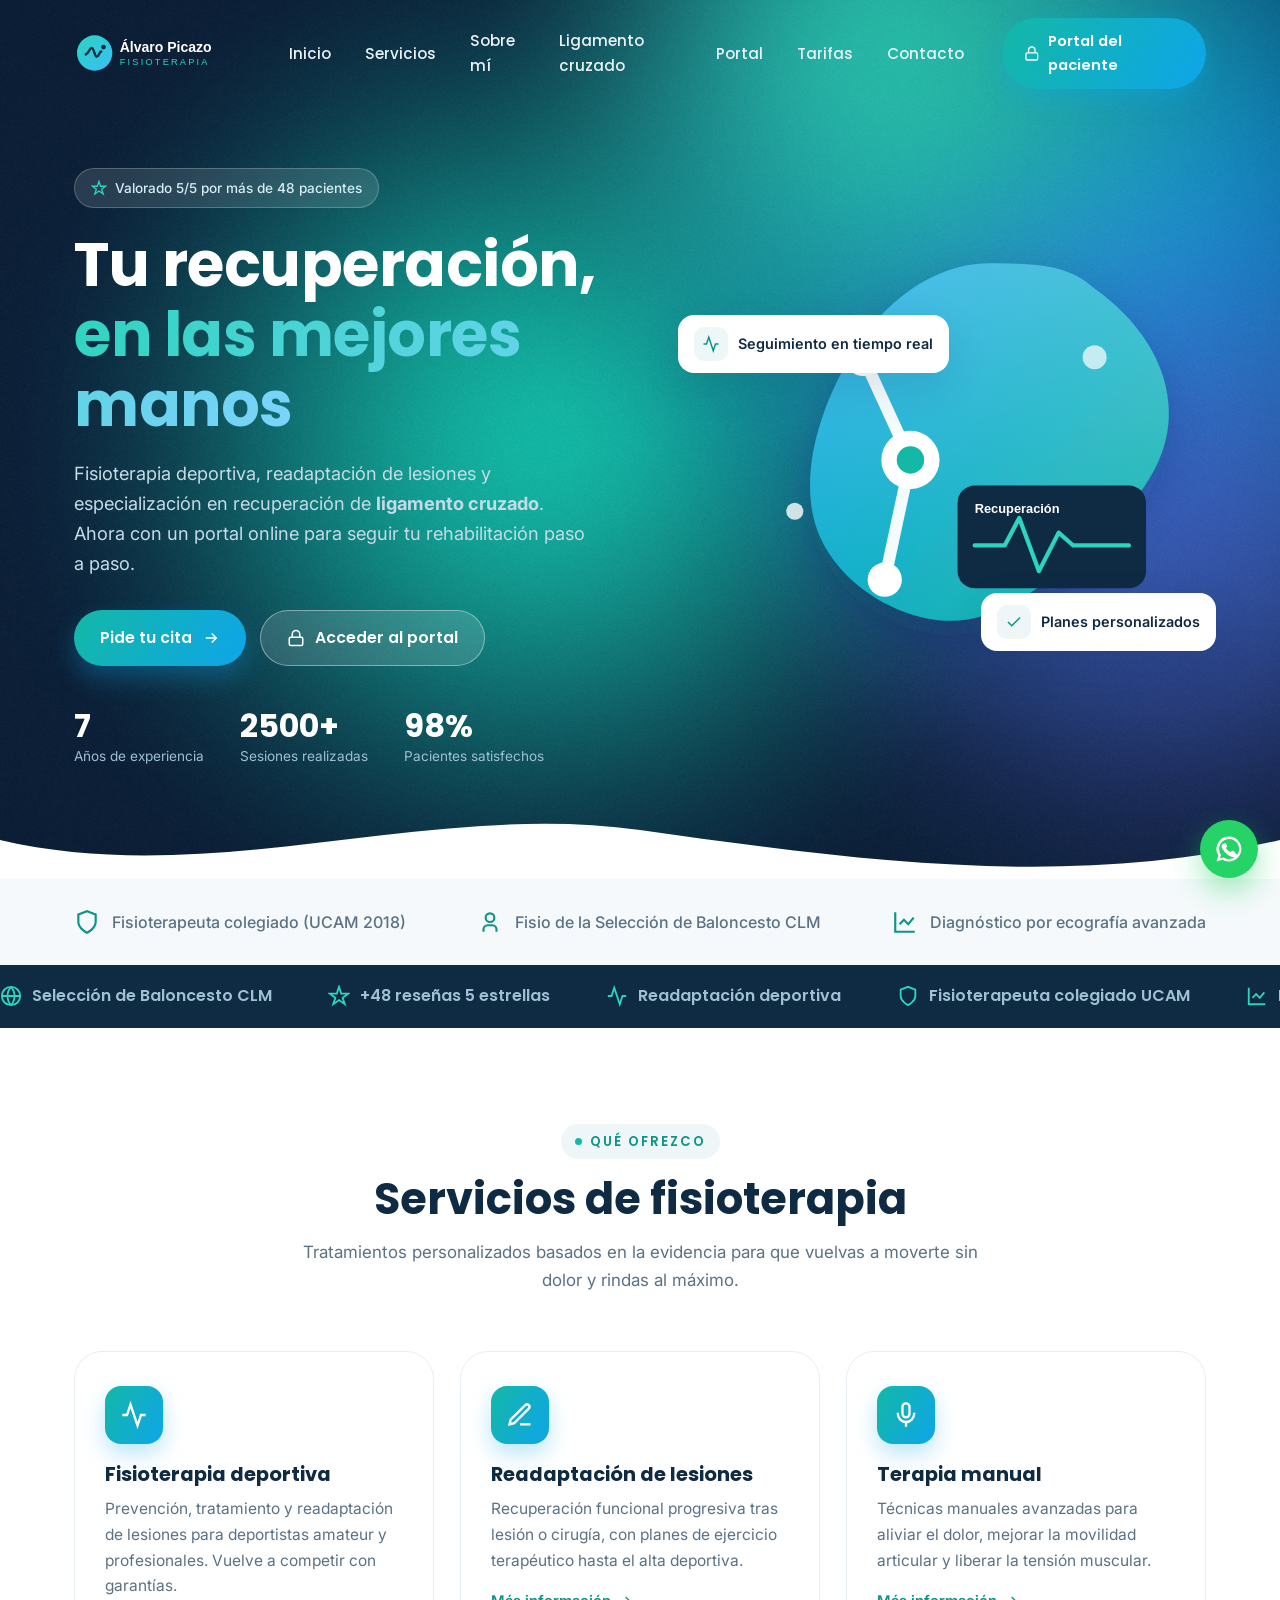
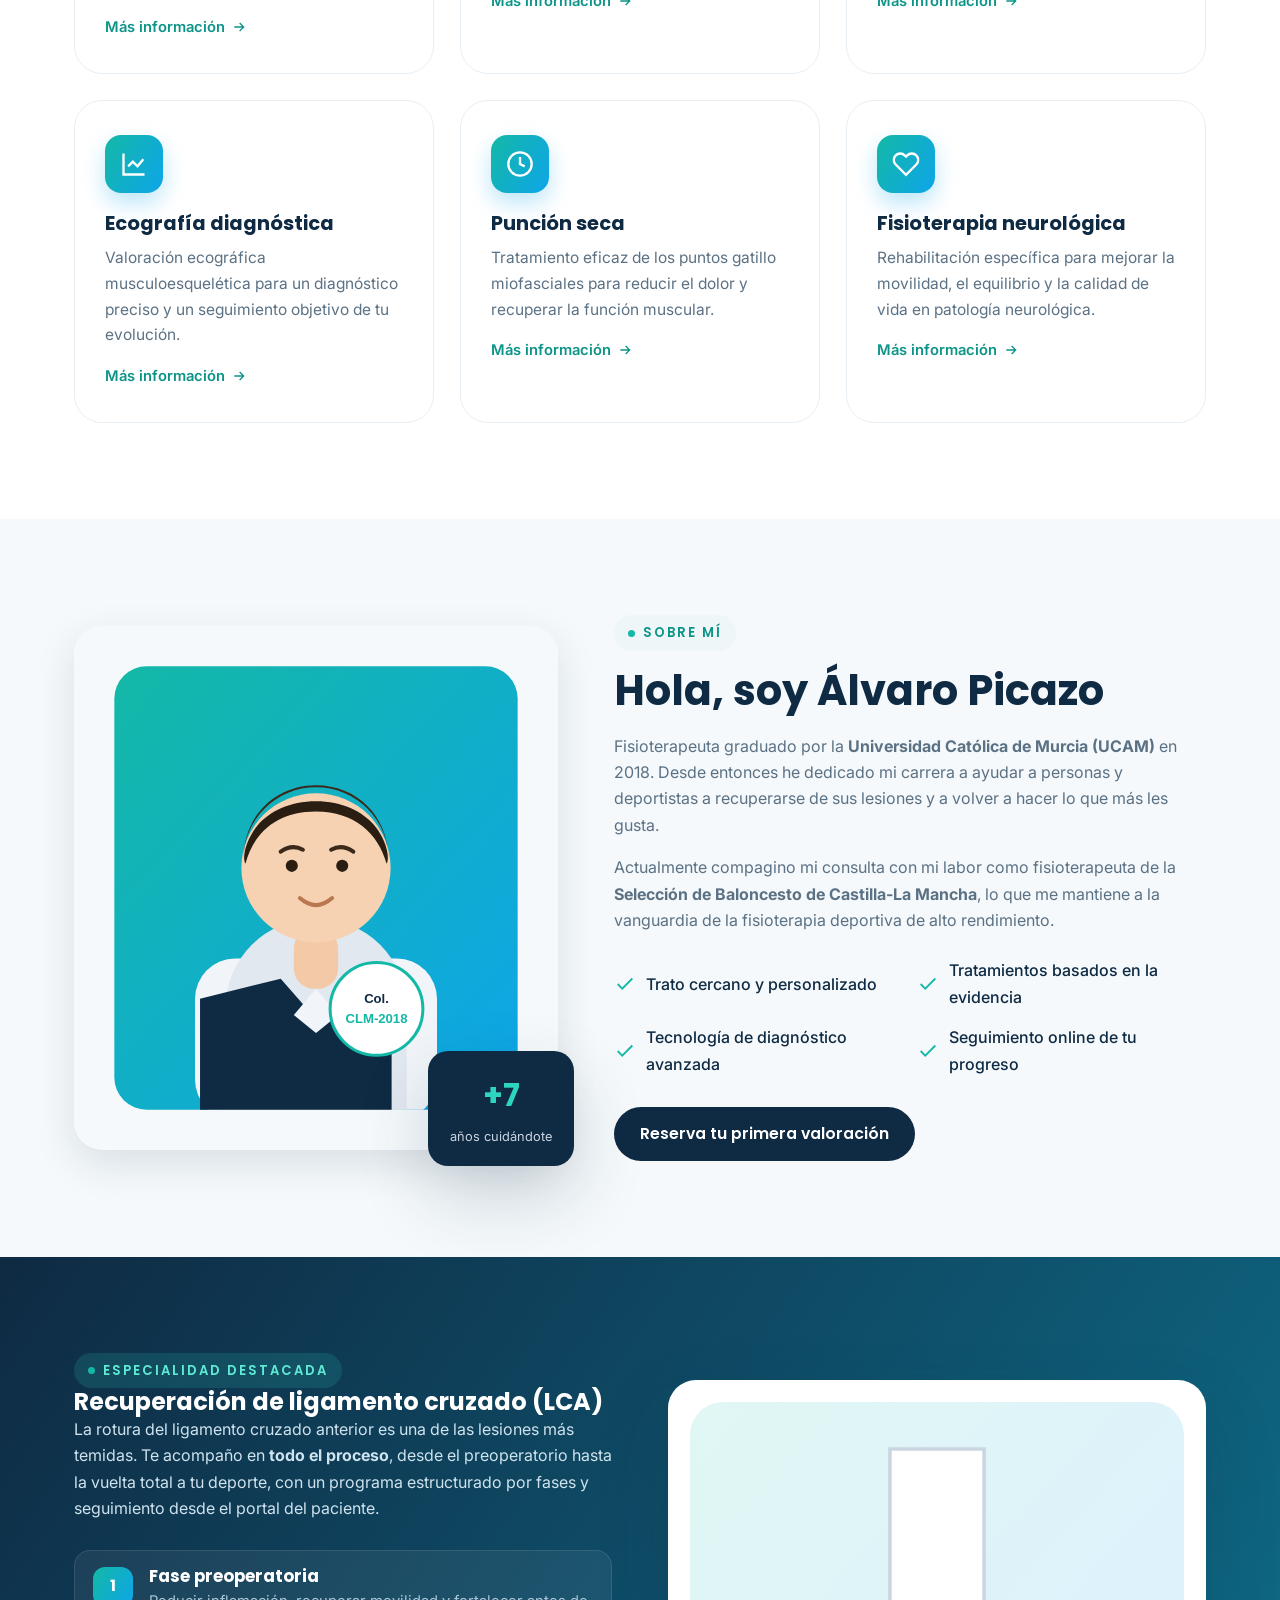
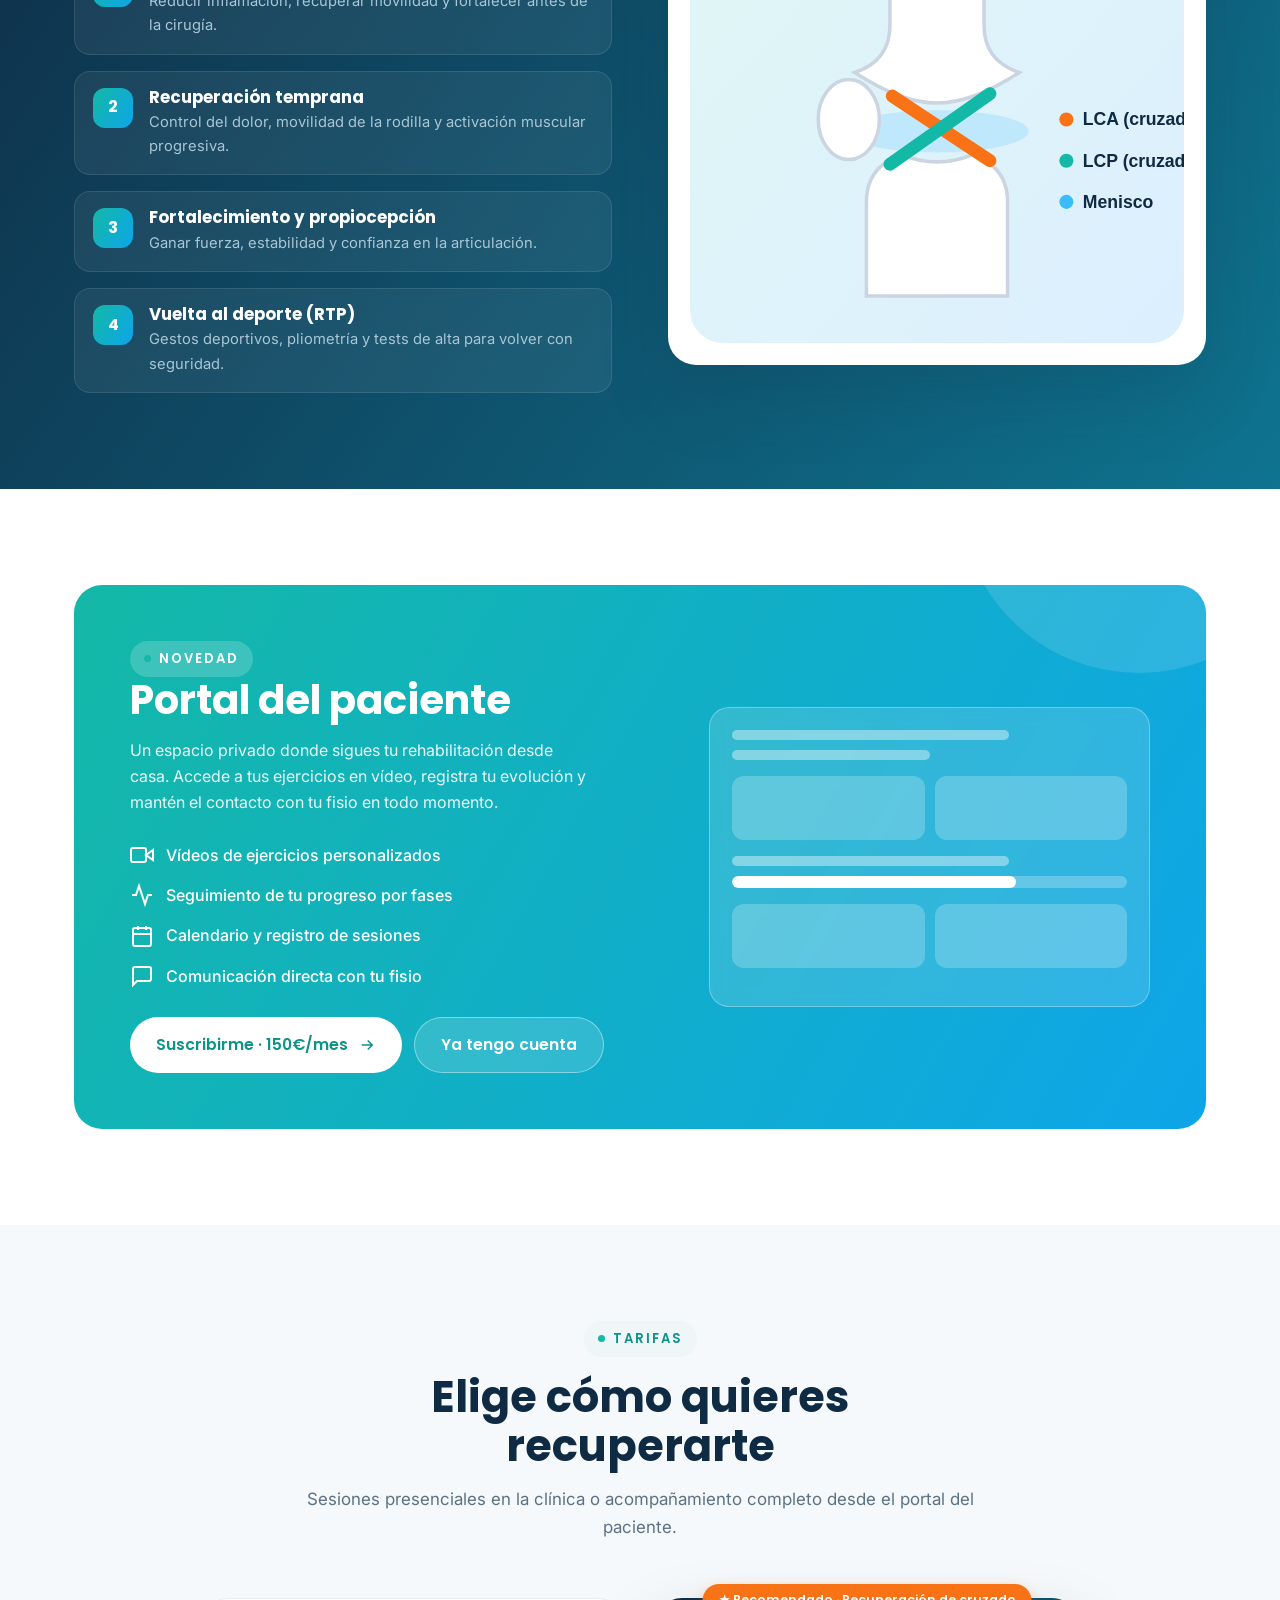
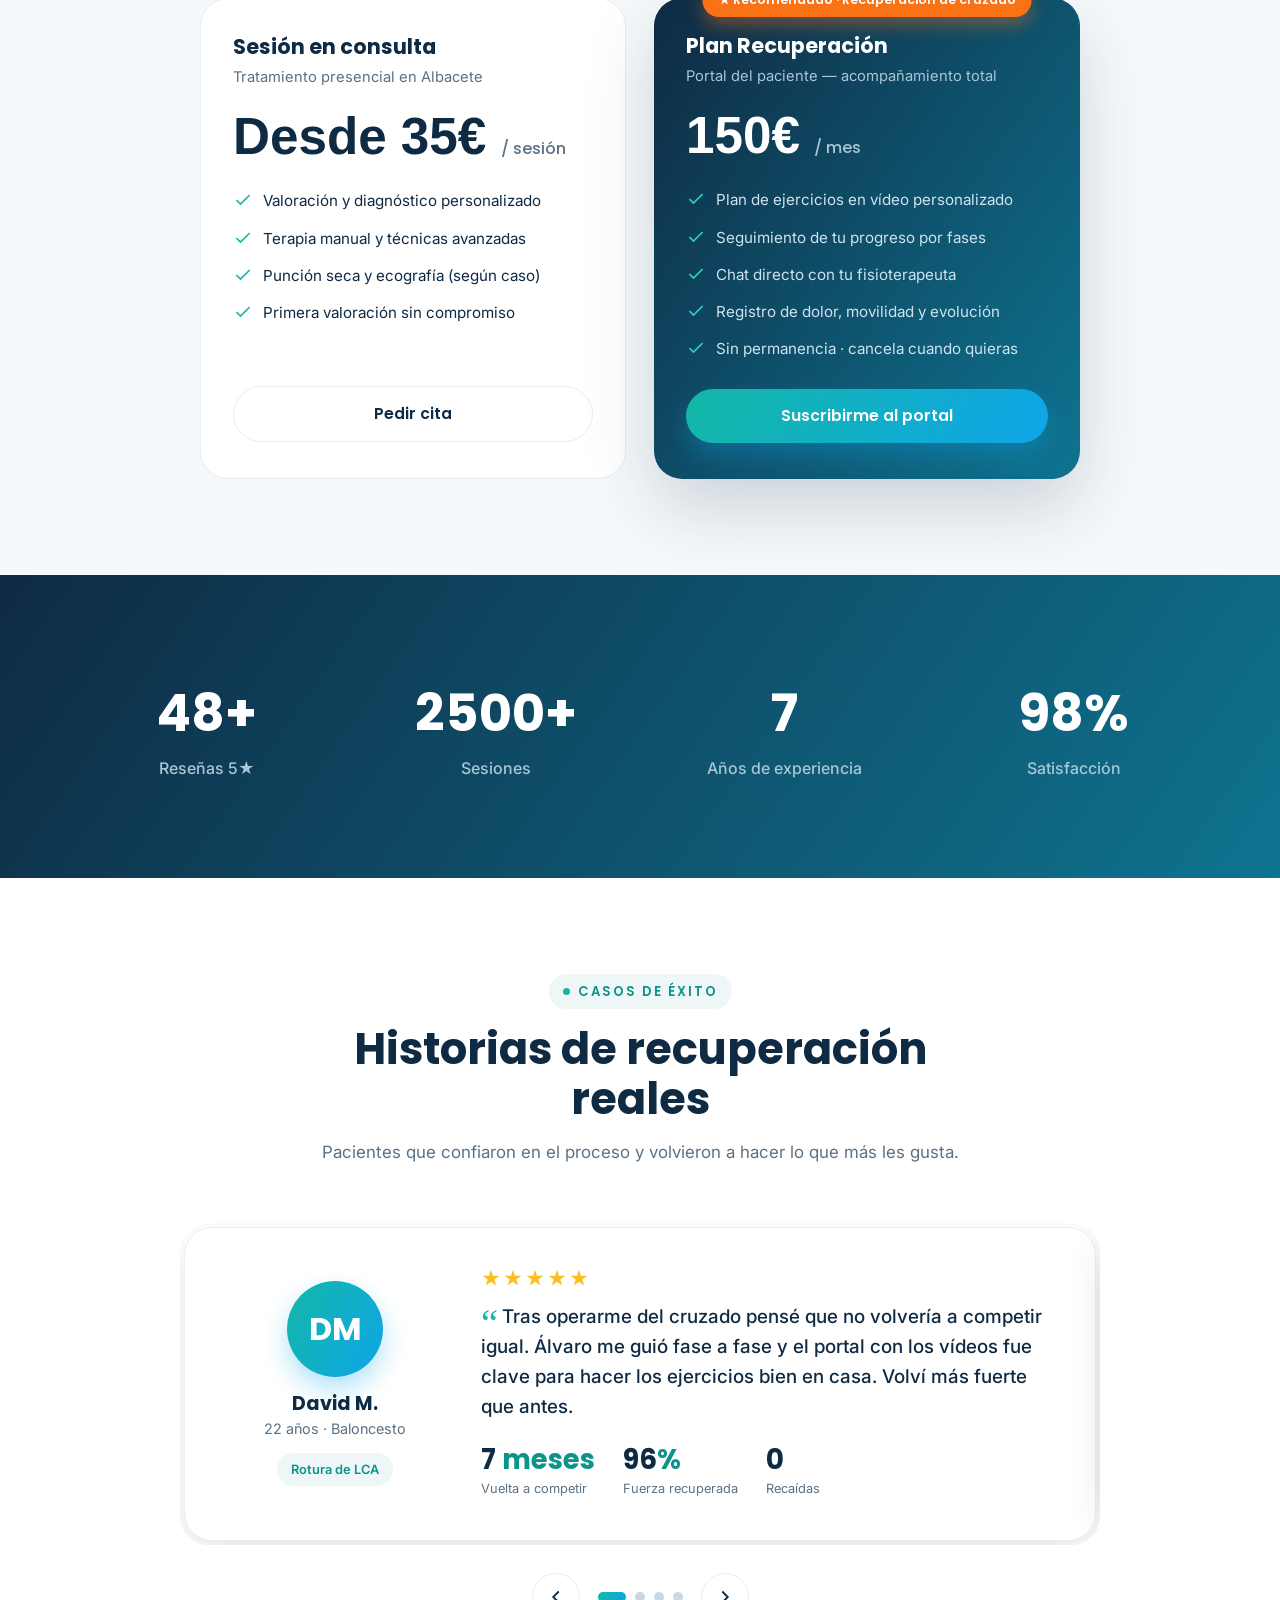
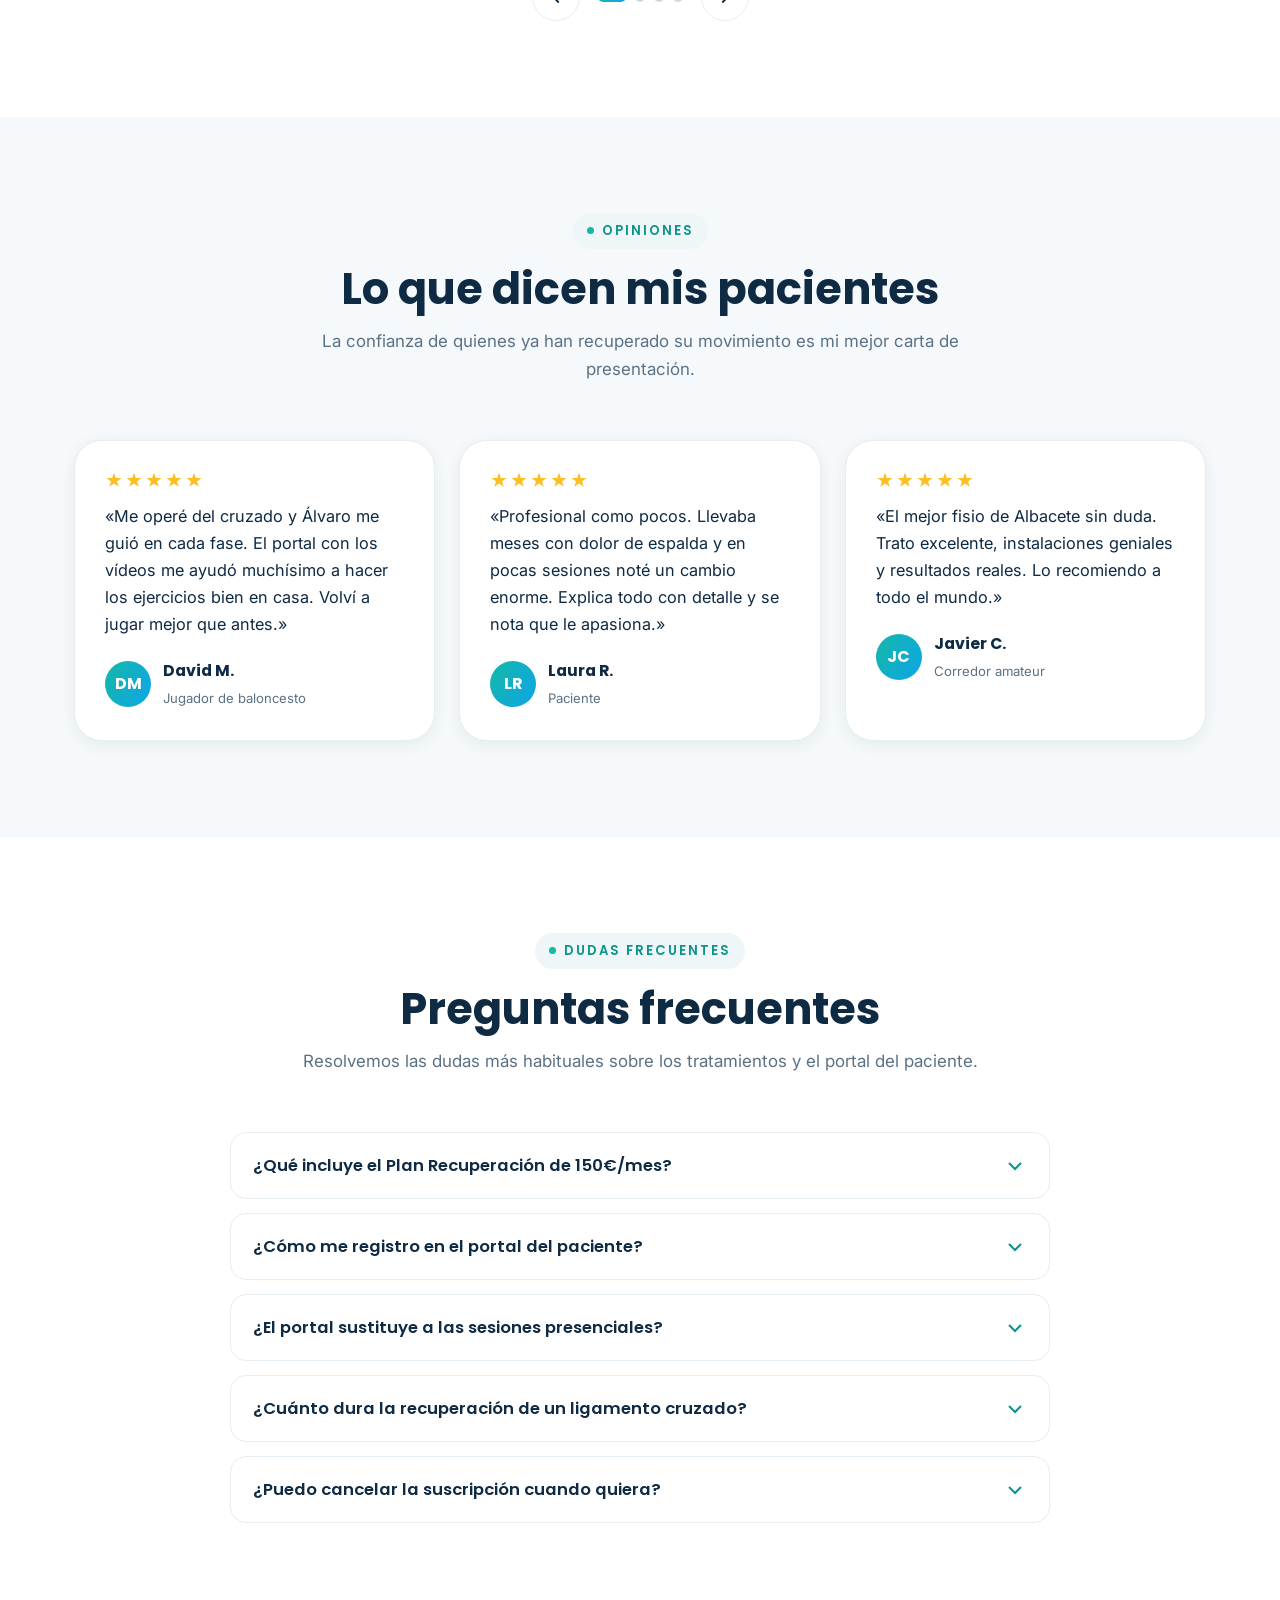
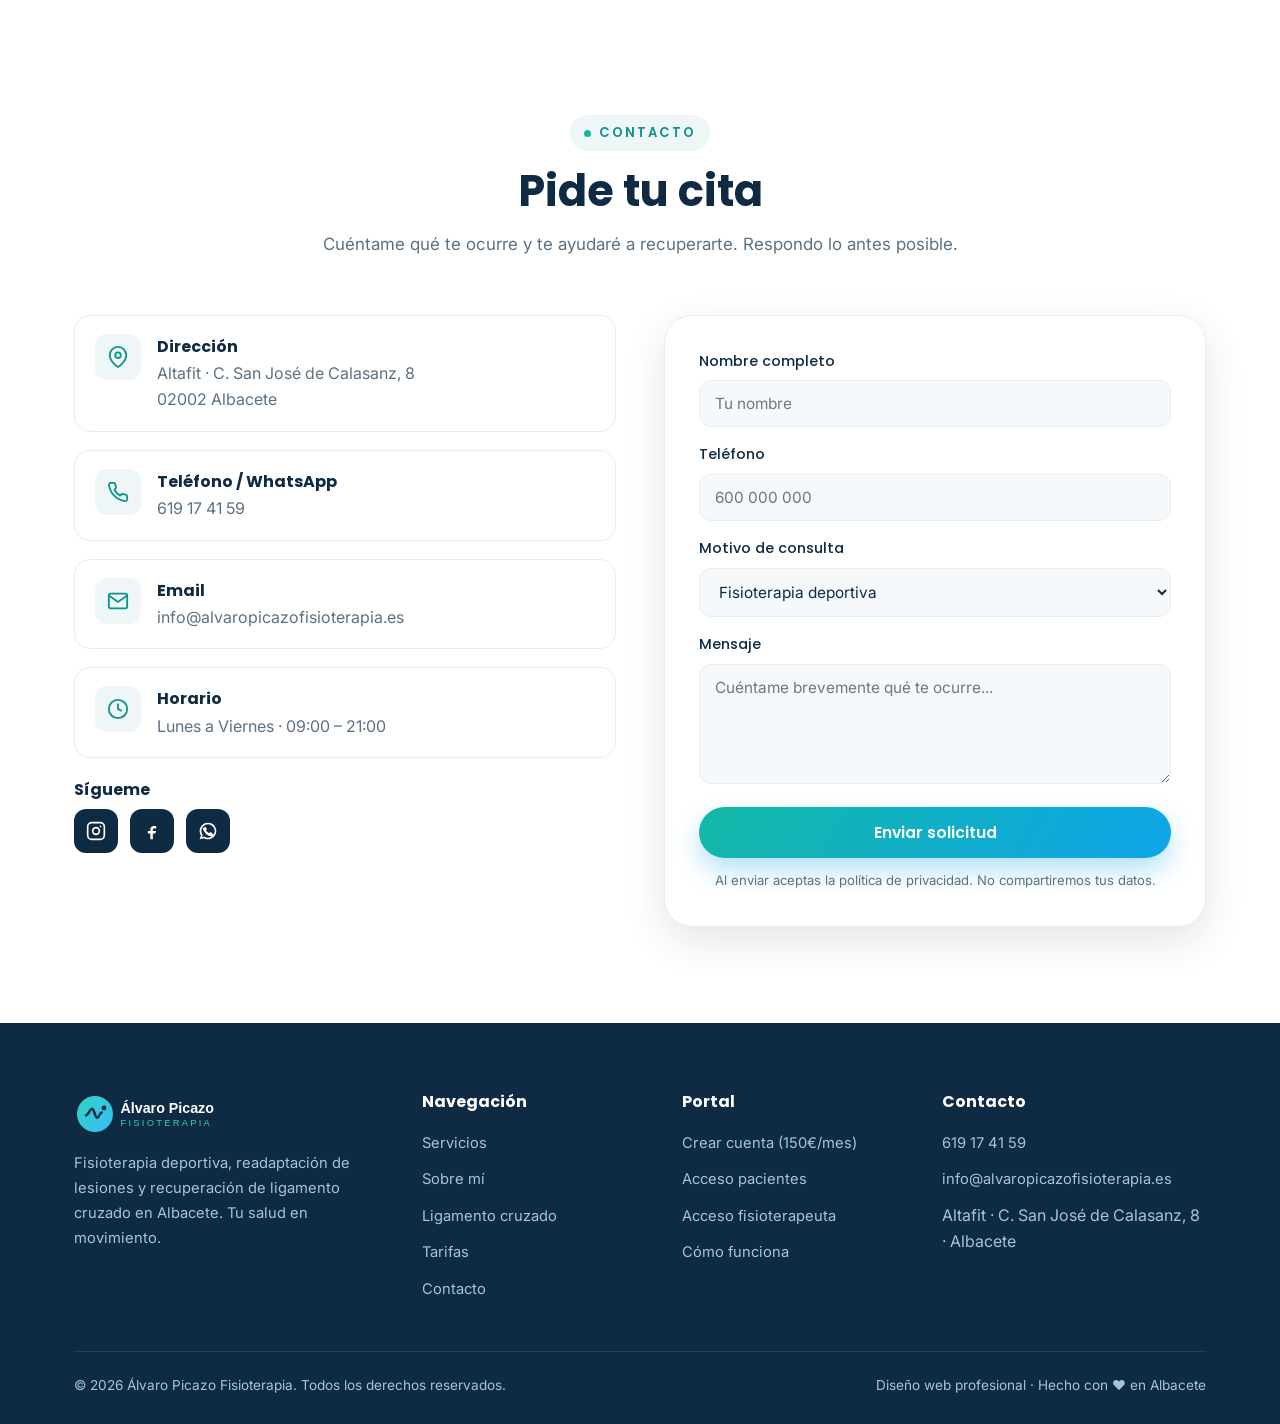
==== commit 5a24a5e1: "Añade shader WebGL (mesh gradient animado) en el hero - Efecto degradado fluido estilo Framer, nativ" ====
--- a/index.html
+++ b/index.html
@@ -92,6 +92,7 @@
 
   <!-- ============ HERO ============ -->
   <section class="hero" id="inicio">
+    <canvas class="hero-shader" id="heroShader" aria-hidden="true"></canvas>
     <div class="hero-aurora" aria-hidden="true"><span class="a1"></span><span class="a2"></span><span class="a3"></span></div>
     <div class="hero-particles" id="heroParticles" aria-hidden="true"></div>
     <div class="container hero-grid">
@@ -664,6 +665,7 @@
     <svg viewBox="0 0 24 24" fill="currentColor"><path d="M12 2a10 10 0 00-8.5 15.3L2 22l4.8-1.4A10 10 0 1012 2zm0 18a8 8 0 01-4.1-1.1l-.3-.2-2.8.8.8-2.8-.2-.3A8 8 0 1112 20zm4.4-5.9c-.2-.1-1.4-.7-1.6-.8s-.4-.1-.5.1-.6.8-.8.9-.3.2-.5 0a6.6 6.6 0 01-1.9-1.2 7.3 7.3 0 01-1.4-1.7c-.1-.3 0-.4.1-.5l.4-.5.3-.5v-.4l-.8-1.8c-.2-.5-.4-.4-.5-.4h-.5a1 1 0 00-.7.3A2.8 2.8 0 006 9.3c0 1.6 1.2 3.2 1.4 3.4s2.3 3.6 5.6 5c.8.3 1.4.5 1.9.7.8.2 1.5.2 2 .1.6-.1 1.4-.6 1.6-1.1.2-.6.2-1 .1-1.1l-.7-.4z"/></svg>
   </a>
 
+  <script src="js/shader.js"></script>
   <script src="js/main.js"></script>
 </body>
 </html>
--- a/css/style.css
+++ b/css/style.css
@@ -233,7 +233,14 @@
 
 @keyframes floaty { 0%, 100% { transform: translateY(0); } 50% { transform: translateY(-14px); } }
 
-/* aurora animada en el hero */
+/* shader WebGL (mesh gradient animado) */
+.hero-shader { position: absolute; inset: 0; width: 100%; height: 100%; z-index: 0; display: block; }
+.hero.shader-on::before { opacity: .55; mix-blend-mode: soft-light; }
+.hero.shader-on .hero-aurora { display: none; }
+.hero > .container { position: relative; z-index: 3; }
+.hero-particles { z-index: 2; }
+
+/* aurora animada en el hero (respaldo si no hay WebGL) */
 .hero-aurora { position: absolute; inset: 0; overflow: hidden; pointer-events: none; }
 .hero-aurora span { position: absolute; border-radius: 50%; filter: blur(70px); opacity: .55; mix-blend-mode: screen; }
 .hero-aurora .a1 { width: 460px; height: 460px; background: #2dd4bf; top: -120px; left: -80px; animation: aurora1 16s ease-in-out infinite; }
@@ -558,7 +565,8 @@
   .pricing { grid-template-columns: 1fr; max-width: 460px; }
 }
 @media (max-width: 760px) {
-  .section { padding: 70px 0; }
+  .section { padding: 64px 0; }
+  .hero { padding: 130px 0 78px; }
   .menu { display: none; }
   .burger { display: flex; }
   .nav-cta { padding: 10px 16px; font-size: .86rem; }
@@ -571,13 +579,38 @@
   }
   .menu.mobile-open a { color: var(--navy); padding: 13px 16px; }
   .cards, .quotes, .footer-grid { grid-template-columns: 1fr; }
-  .hero-stats { gap: 24px; }
-  .hero-chip--1 { left: 4px; }
-  .hero-chip--2 { right: 4px; }
+  .hero-stats { gap: 22px 32px; }
+  .hero-chip { font-size: .8rem; padding: 9px 12px; }
+  .hero-chip i { width: 28px; height: 28px; }
+  .hero-chip--1 { left: 0; }
+  .hero-chip--2 { right: 0; }
+  .contact-form { padding: 24px; }
+  .about-exp { right: 0; padding: 14px 18px; }
+  .about-exp strong { font-size: 1.6rem; }
 }
 @media (max-width: 480px) {
-  .statband { grid-template-columns: 1fr 1fr; }
-  .portal-promo { padding: 32px 22px; }
+  .container { padding: 0 18px; }
+  .hero { padding: 116px 0 60px; }
+  .hero h1 { font-size: 2rem; }
+  .hero p.lead { font-size: 1rem; }
+  .hero-actions .btn { width: 100%; }
+  .hero-stats { width: 100%; justify-content: space-between; gap: 16px; }
+  .hero-stats .stat strong { font-size: 1.6rem; }
+  .statband { grid-template-columns: 1fr 1fr; gap: 16px; }
+  .portal-promo { padding: 30px 20px; }
+  .trust-inner { gap: 16px; }
+  .trust-item { font-size: .9rem; }
+  .eyebrow { font-size: .76rem; }
+  .card, .quote { padding: 26px 22px; }
+  .price-card { padding: 30px 24px; }
+  .case-card { padding: 26px 18px; }
+  .case-stats { gap: 18px; }
+  .case-stats .cs strong { font-size: 1.4rem; }
+  .faq-q { font-size: .96rem; padding: 16px 18px; }
+}
+@media (max-width: 360px) {
+  .hero-chip { display: none; }
+  .hero-stats .stat strong { font-size: 1.4rem; }
 }
 
 /* reduce motion */
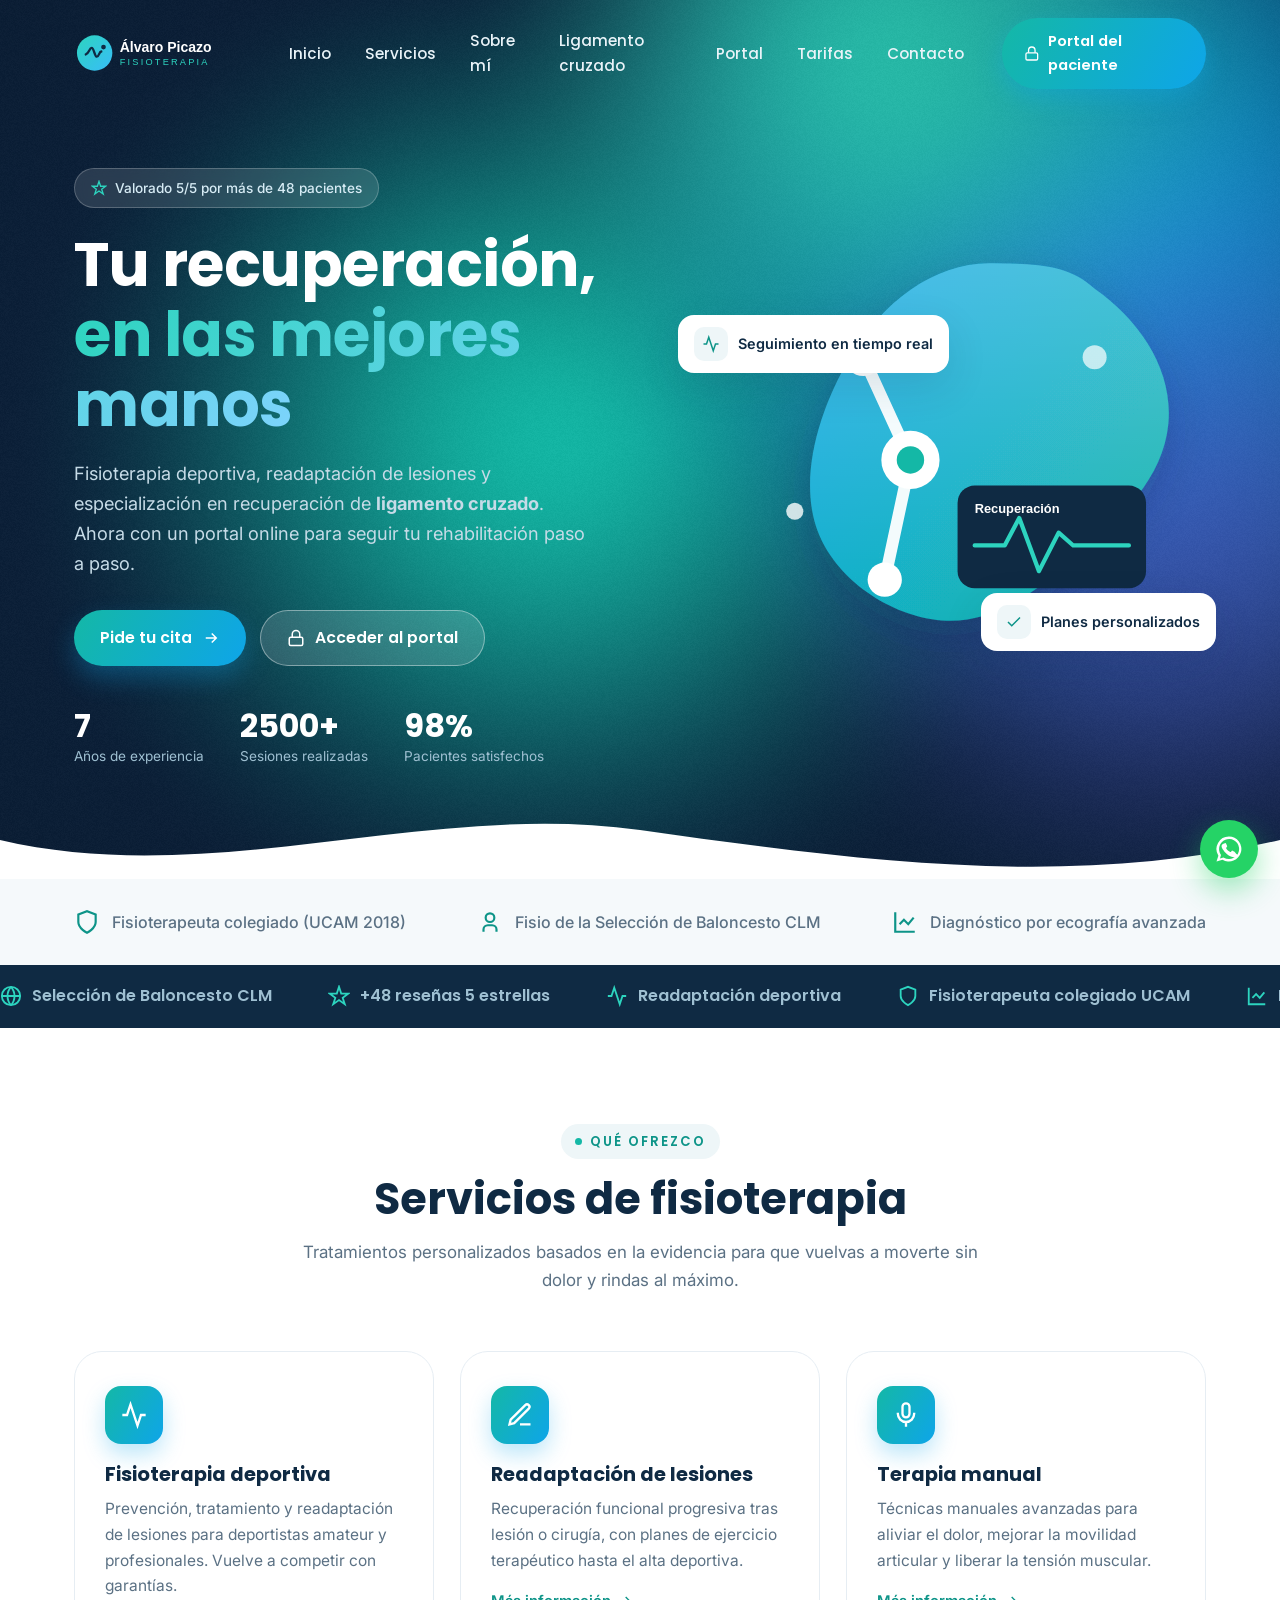
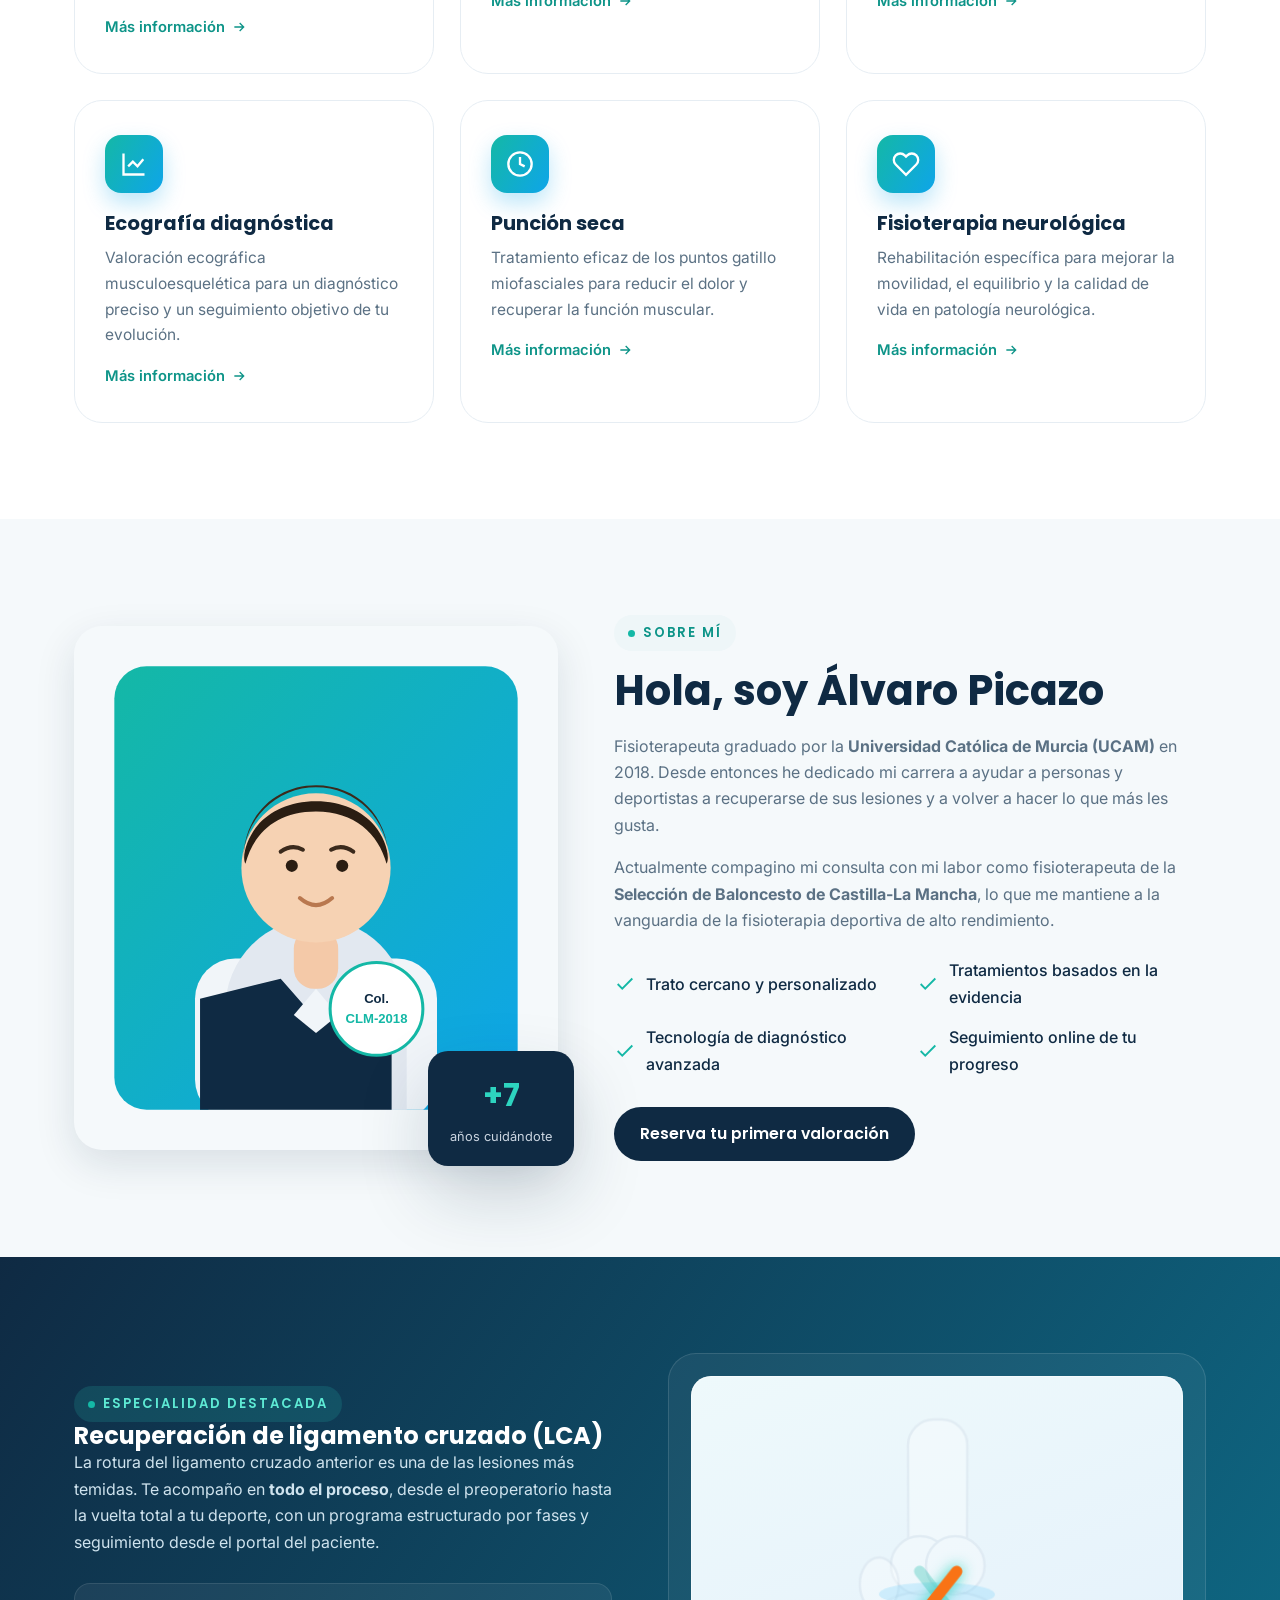
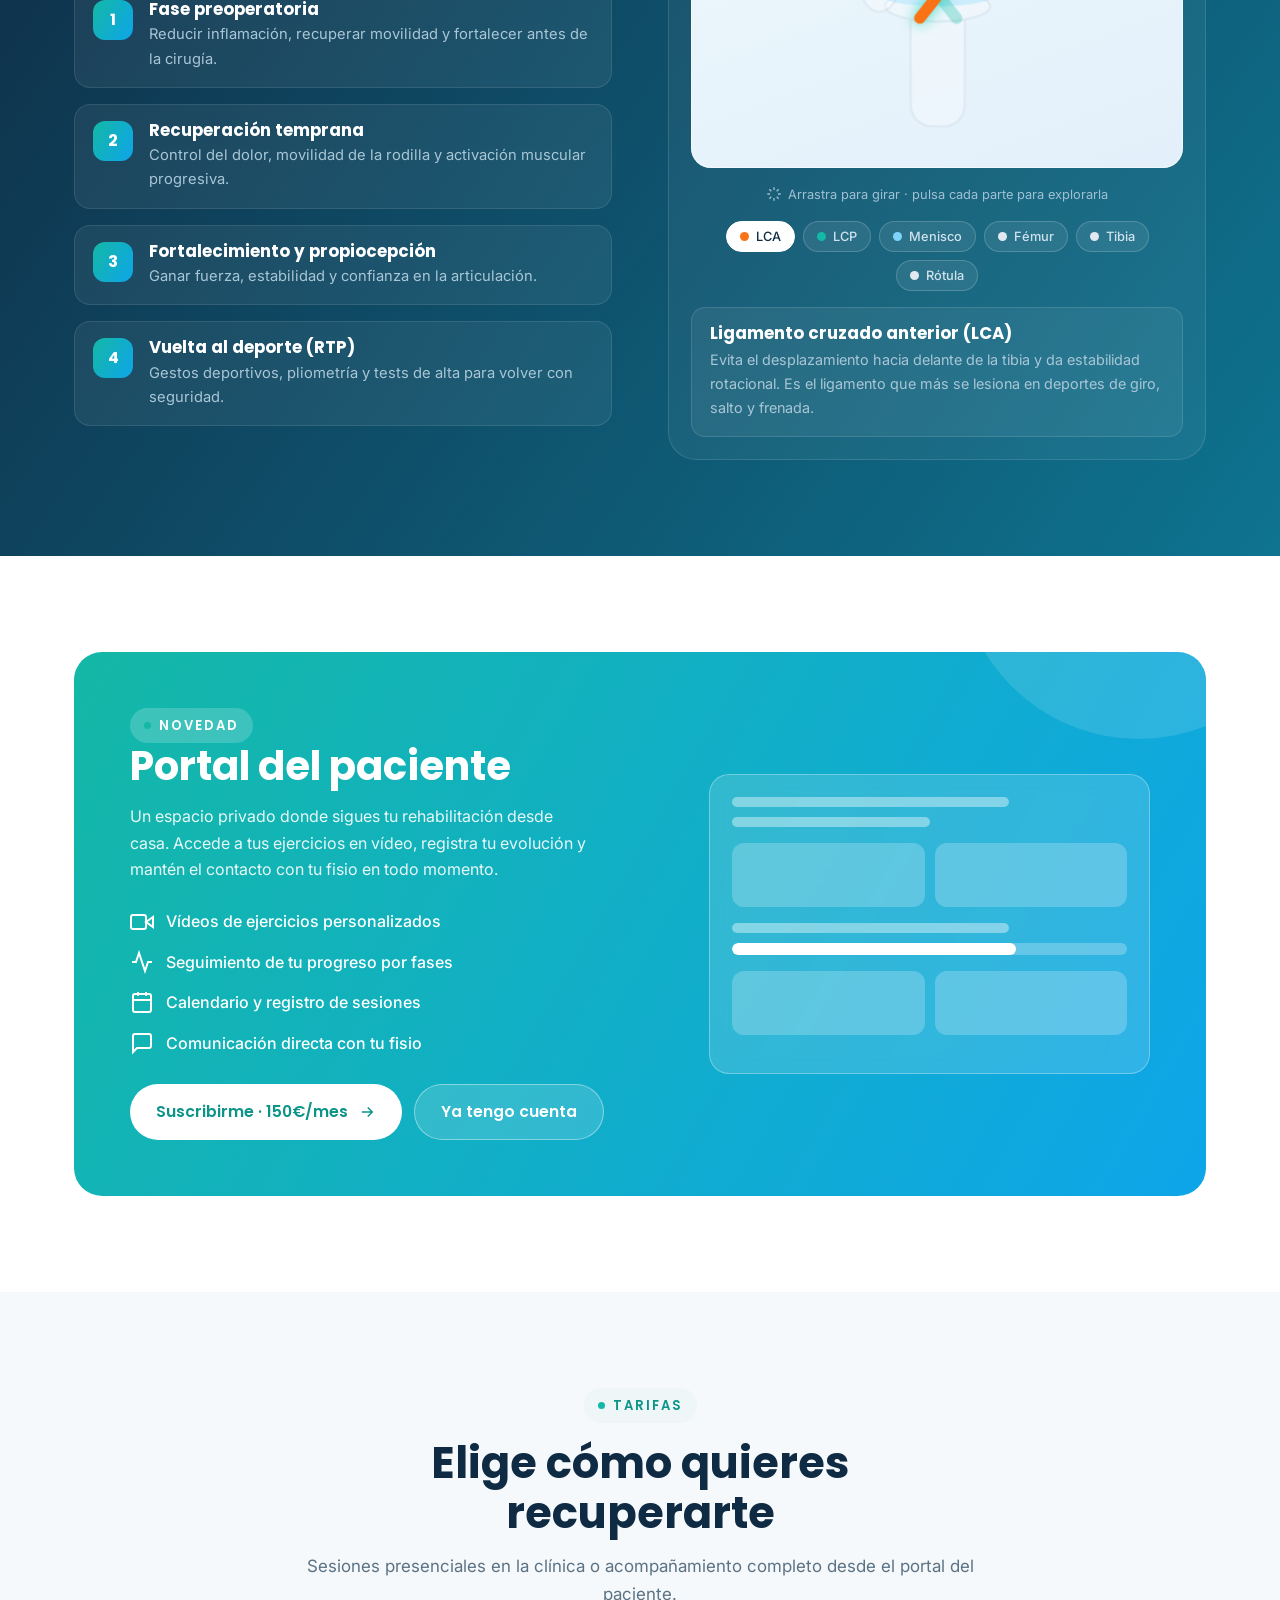
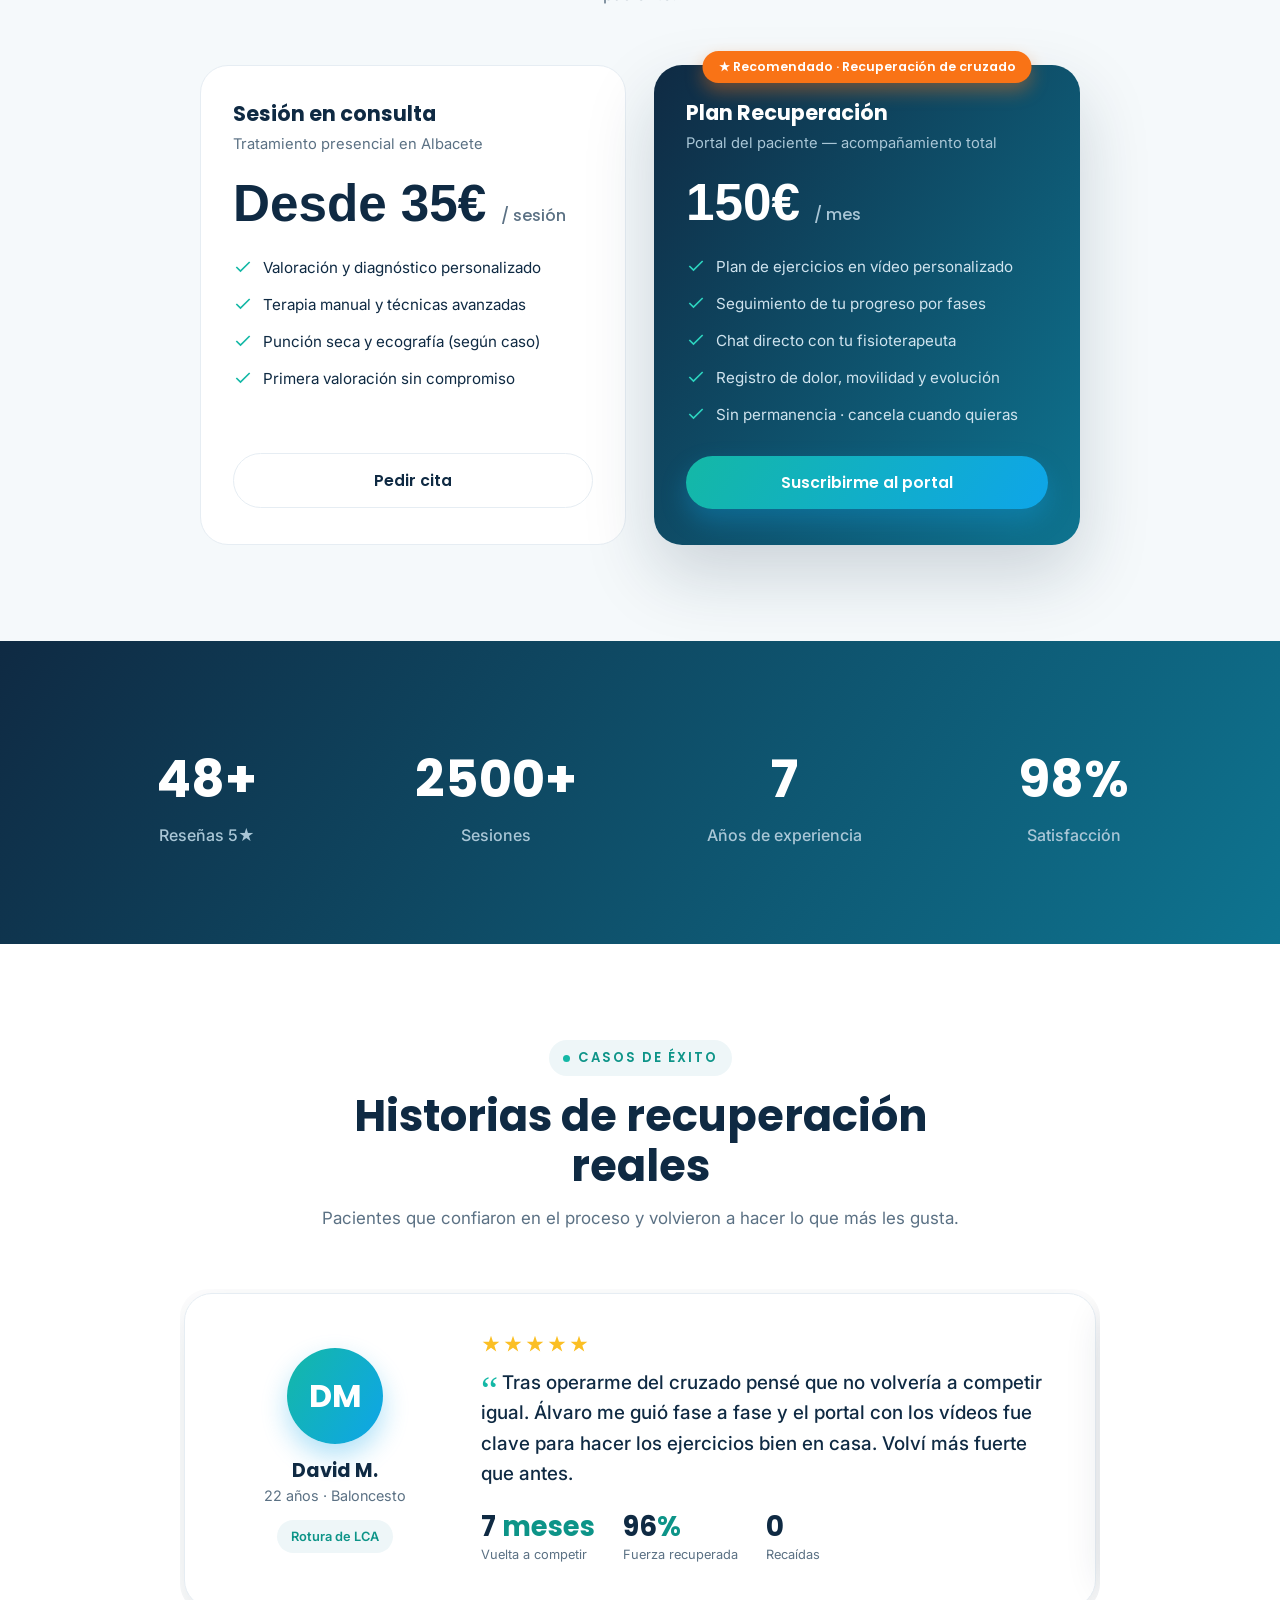
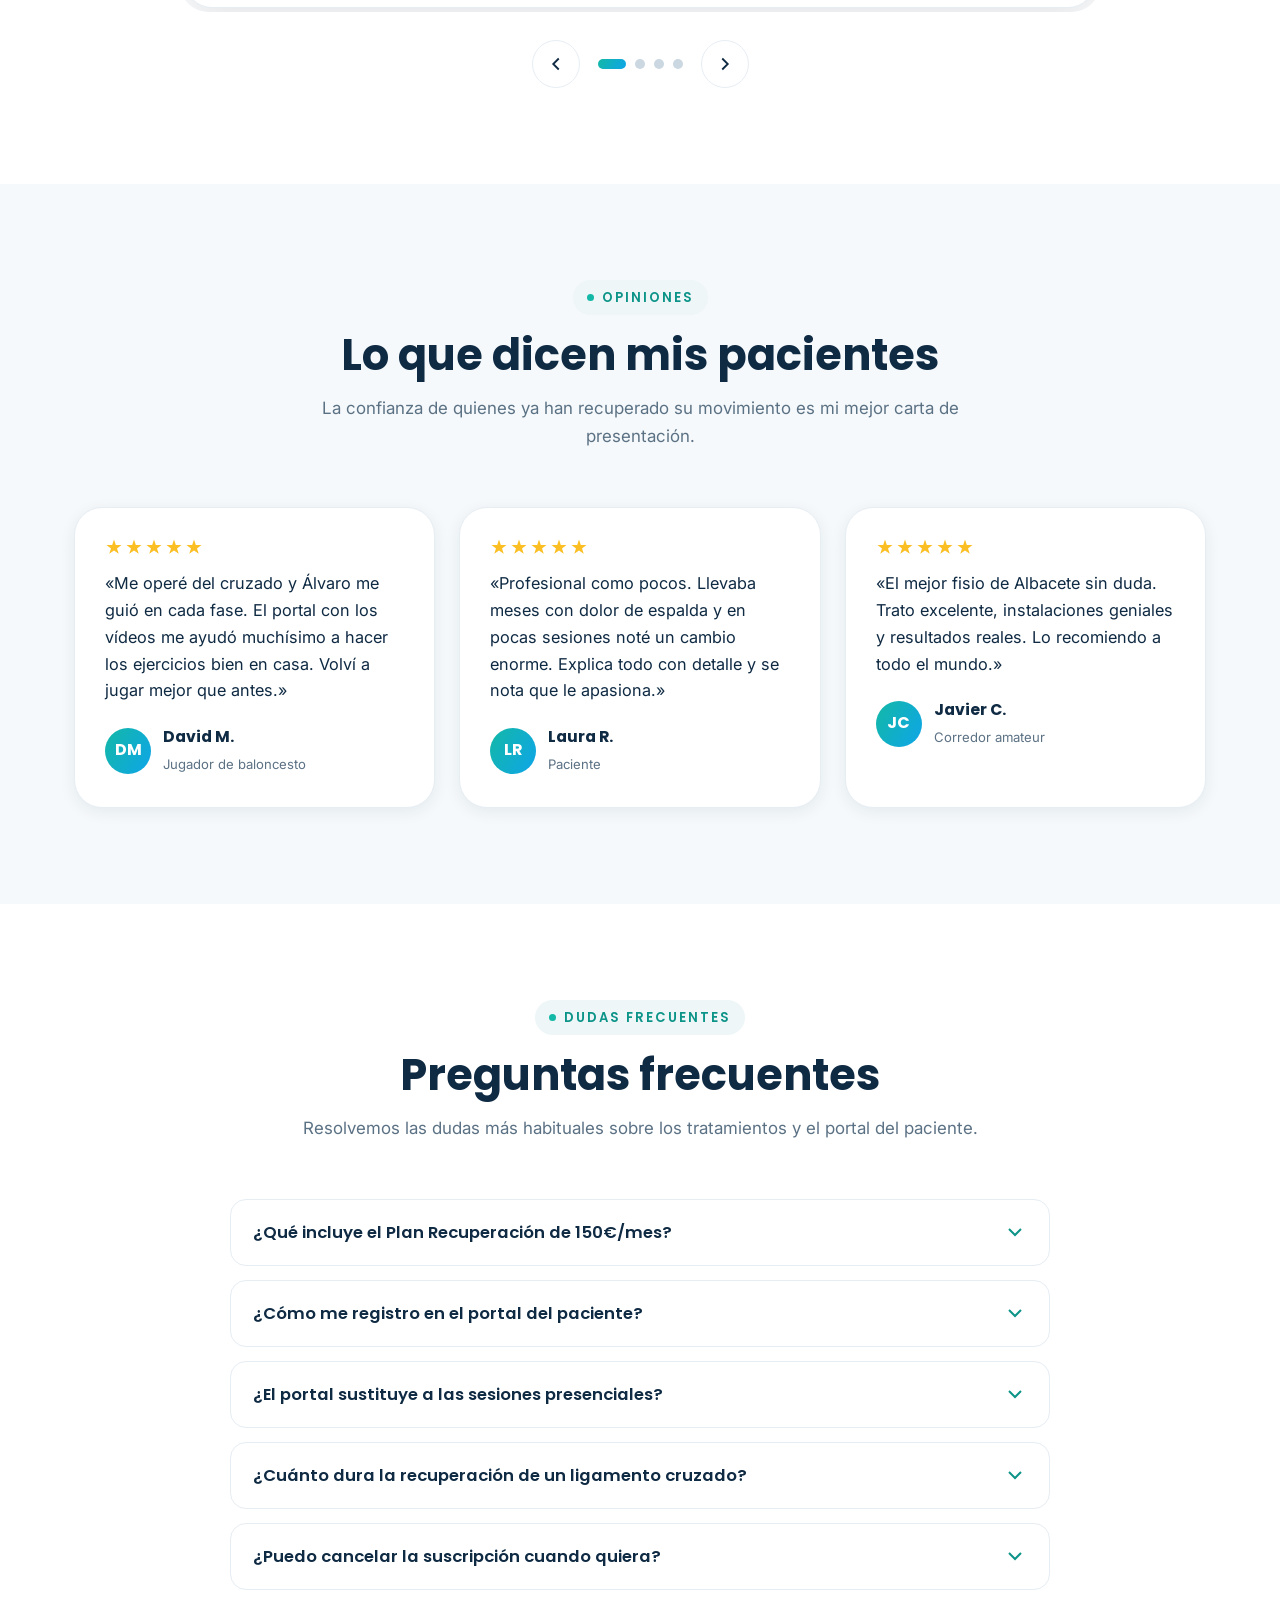
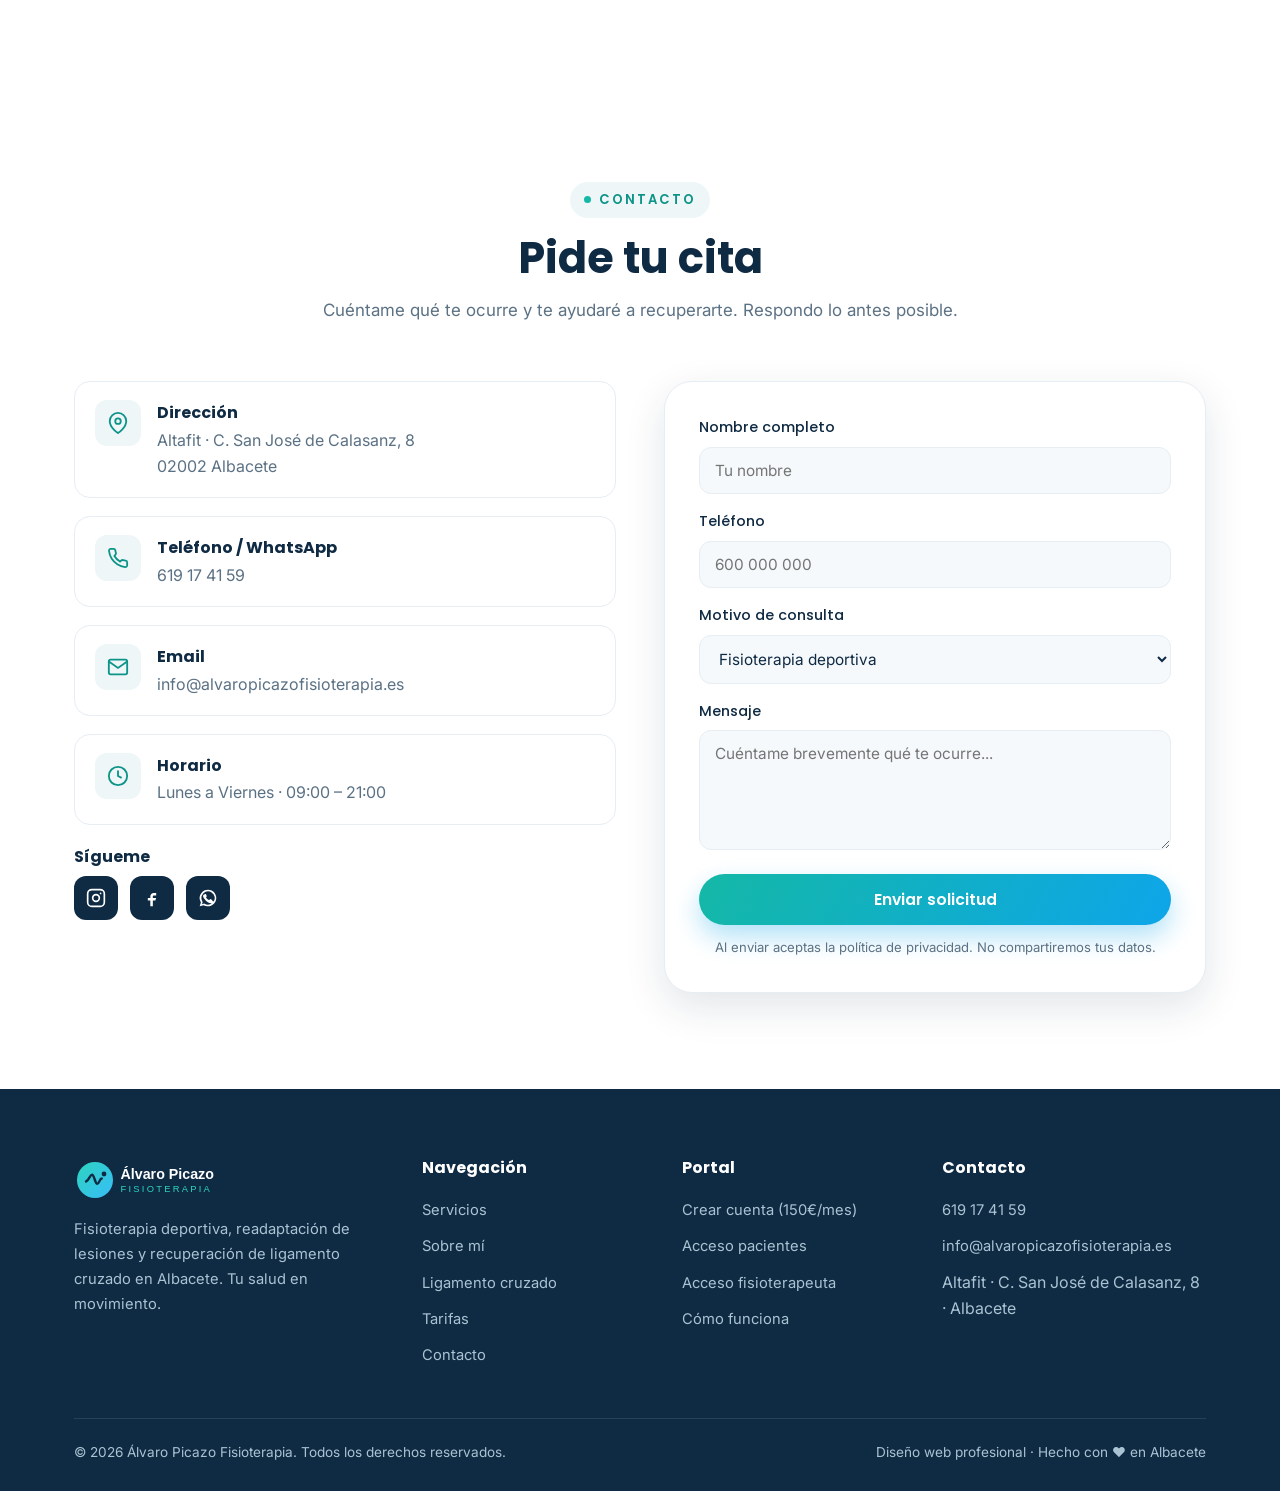
==== commit fe298f0c: "Anatomia 3D interactiva de rodilla en la seccion de ligamento cruzado - Capas con profundidad real (" ====
--- a/index.html
+++ b/index.html
@@ -268,8 +268,64 @@
           </div>
         </div>
       </div>
-      <div class="acl-visual reveal" data-delay="1">
-        <img src="img/knee.svg" alt="Anatomía de la rodilla y ligamento cruzado anterior" />
+      <div class="acl-visual knee-wrap reveal" data-delay="1">
+        <div class="knee3d" id="knee3d">
+          <div class="knee3d-perspective">
+            <div class="knee3d-stage" id="kneeStage" role="img" aria-label="Modelo 3D interactivo de la rodilla">
+
+              <!-- Capa huesos (fondo) -->
+              <div class="knee-layer depth-back">
+                <svg viewBox="0 0 280 340">
+                  <g data-part="tibia">
+                    <rect x="112" y="206" width="56" height="128" rx="22" fill="#fff" stroke="#cbd5e1" stroke-width="2.5"/>
+                    <ellipse cx="140" cy="208" rx="54" ry="16" fill="#fff" stroke="#cbd5e1" stroke-width="2.5"/>
+                  </g>
+                  <g data-part="femur">
+                    <rect x="110" y="18" width="60" height="148" rx="26" fill="#fff" stroke="#cbd5e1" stroke-width="2.5"/>
+                    <circle cx="122" cy="166" r="30" fill="#fff" stroke="#cbd5e1" stroke-width="2.5"/>
+                    <circle cx="158" cy="166" r="30" fill="#fff" stroke="#cbd5e1" stroke-width="2.5"/>
+                  </g>
+                  <ellipse data-part="patella" cx="80" cy="186" rx="20" ry="28" fill="#fff" stroke="#cbd5e1" stroke-width="2.5"/>
+                </svg>
+              </div>
+
+              <!-- Capa menisco -->
+              <div class="knee-layer depth-mid">
+                <svg viewBox="0 0 280 340">
+                  <ellipse data-part="menisco" cx="140" cy="192" rx="58" ry="12" fill="#7dd3fc"/>
+                </svg>
+              </div>
+
+              <!-- Capa ligamentos (frente) -->
+              <div class="knee-layer depth-front">
+                <svg viewBox="0 0 280 340">
+                  <path data-part="lcp" d="M124 166 L160 212" fill="none" stroke="#14b8a6" stroke-width="11" stroke-linecap="round"/>
+                  <path data-part="lca" d="M160 166 L124 212" fill="none" stroke="#f97316" stroke-width="11" stroke-linecap="round"/>
+                </svg>
+              </div>
+
+            </div>
+          </div>
+
+          <p class="knee-hint">
+            <svg viewBox="0 0 24 24" fill="none" stroke="currentColor" stroke-width="2"><path d="M12 2v4M12 18v4M2 12h4M18 12h4M5 5l3 3M16 16l3 3M19 5l-3 3M8 16l-3 3"/></svg>
+            Arrastra para girar · pulsa cada parte para explorarla
+          </p>
+
+          <div class="knee-legend" id="kneeLegend">
+            <button data-part="lca"><span class="dot" style="background:#f97316"></span>LCA</button>
+            <button data-part="lcp"><span class="dot" style="background:#14b8a6"></span>LCP</button>
+            <button data-part="menisco"><span class="dot" style="background:#7dd3fc"></span>Menisco</button>
+            <button data-part="femur"><span class="dot" style="background:#e2e8f0"></span>Fémur</button>
+            <button data-part="tibia"><span class="dot" style="background:#e2e8f0"></span>Tibia</button>
+            <button data-part="patella"><span class="dot" style="background:#e2e8f0"></span>Rótula</button>
+          </div>
+
+          <div class="knee-info">
+            <h4 id="kneeInfoTitle">Ligamento cruzado anterior (LCA)</h4>
+            <p id="kneeInfoText">Evita el desplazamiento hacia delante de la tibia y da estabilidad rotacional. Es el ligamento que más se lesiona en deportes de giro, salto y frenada.</p>
+          </div>
+        </div>
       </div>
     </div>
   </section>
@@ -666,6 +722,7 @@
   </a>
 
   <script src="js/shader.js"></script>
+  <script src="js/knee3d.js"></script>
   <script src="js/main.js"></script>
 </body>
 </html>
--- a/css/style.css
+++ b/css/style.css
@@ -335,6 +335,31 @@
 .acl-step p { color: #a9c6d6; font-size: .92rem; margin: 0; }
 .acl-visual { background: #fff; border-radius: var(--radius-lg); padding: 22px; box-shadow: var(--shadow-lg); }
 
+/* ---------- Rodilla 3D interactiva ---------- */
+.acl-visual.knee-wrap { background: rgba(255,255,255,.05); border: 1px solid rgba(255,255,255,.12); box-shadow: none; padding: 22px; }
+.knee3d { display: flex; flex-direction: column; align-items: center; gap: 16px; }
+.knee3d-perspective { width: 100%; perspective: 1100px; display: flex; justify-content: center; background: linear-gradient(160deg,#eef9fb,#e3f0fb); border-radius: 20px; padding: 26px 0; box-shadow: inset 0 0 0 1px rgba(255,255,255,.5); }
+.knee3d-stage { position: relative; width: 280px; height: 340px; transform-style: preserve-3d; will-change: transform; cursor: grab; touch-action: pan-y; }
+.knee3d-stage:active { cursor: grabbing; }
+.knee-layer { position: absolute; inset: 0; }
+.knee-layer.depth-back { transform: translateZ(-26px); }
+.knee-layer.depth-mid  { transform: translateZ(4px); }
+.knee-layer.depth-front{ transform: translateZ(32px); }
+.knee-layer svg { width: 100%; height: 100%; overflow: visible; }
+.knee-layer [data-part] { cursor: pointer; transition: opacity .3s, filter .3s; }
+.knee3d.has-sel .knee-layer [data-part]:not(.active) { opacity: .3; }
+.knee-layer [data-part].active { filter: drop-shadow(0 0 7px rgba(45,212,191,.95)); }
+.knee-layer [data-part]:hover { opacity: 1 !important; }
+.knee-hint { color: #9fc0d2; font-size: .8rem; display: flex; align-items: center; gap: 6px; }
+.knee-hint svg { width: 16px; height: 16px; }
+.knee-legend { display: flex; flex-wrap: wrap; gap: 8px; justify-content: center; }
+.knee-legend button { background: rgba(255,255,255,.08); border: 1px solid rgba(255,255,255,.18); color: #cfe3ee; padding: 7px 13px; border-radius: 999px; font-family: inherit; font-size: .8rem; font-weight: 500; cursor: pointer; display: flex; align-items: center; gap: 7px; transition: .2s; }
+.knee-legend button .dot { width: 9px; height: 9px; border-radius: 50%; }
+.knee-legend button.active, .knee-legend button:hover { background: #fff; color: var(--navy); border-color: #fff; }
+.knee-info { background: rgba(255,255,255,.06); border: 1px solid rgba(255,255,255,.12); border-radius: 14px; padding: 16px 18px; width: 100%; min-height: 96px; }
+.knee-info h4 { color: #fff; margin-bottom: 5px; font-size: 1.05rem; }
+.knee-info p { color: #a9c6d6; font-size: .9rem; margin: 0; }
+
 /* ---------- Portal promo ---------- */
 .portal-promo {
   background: var(--grad);
